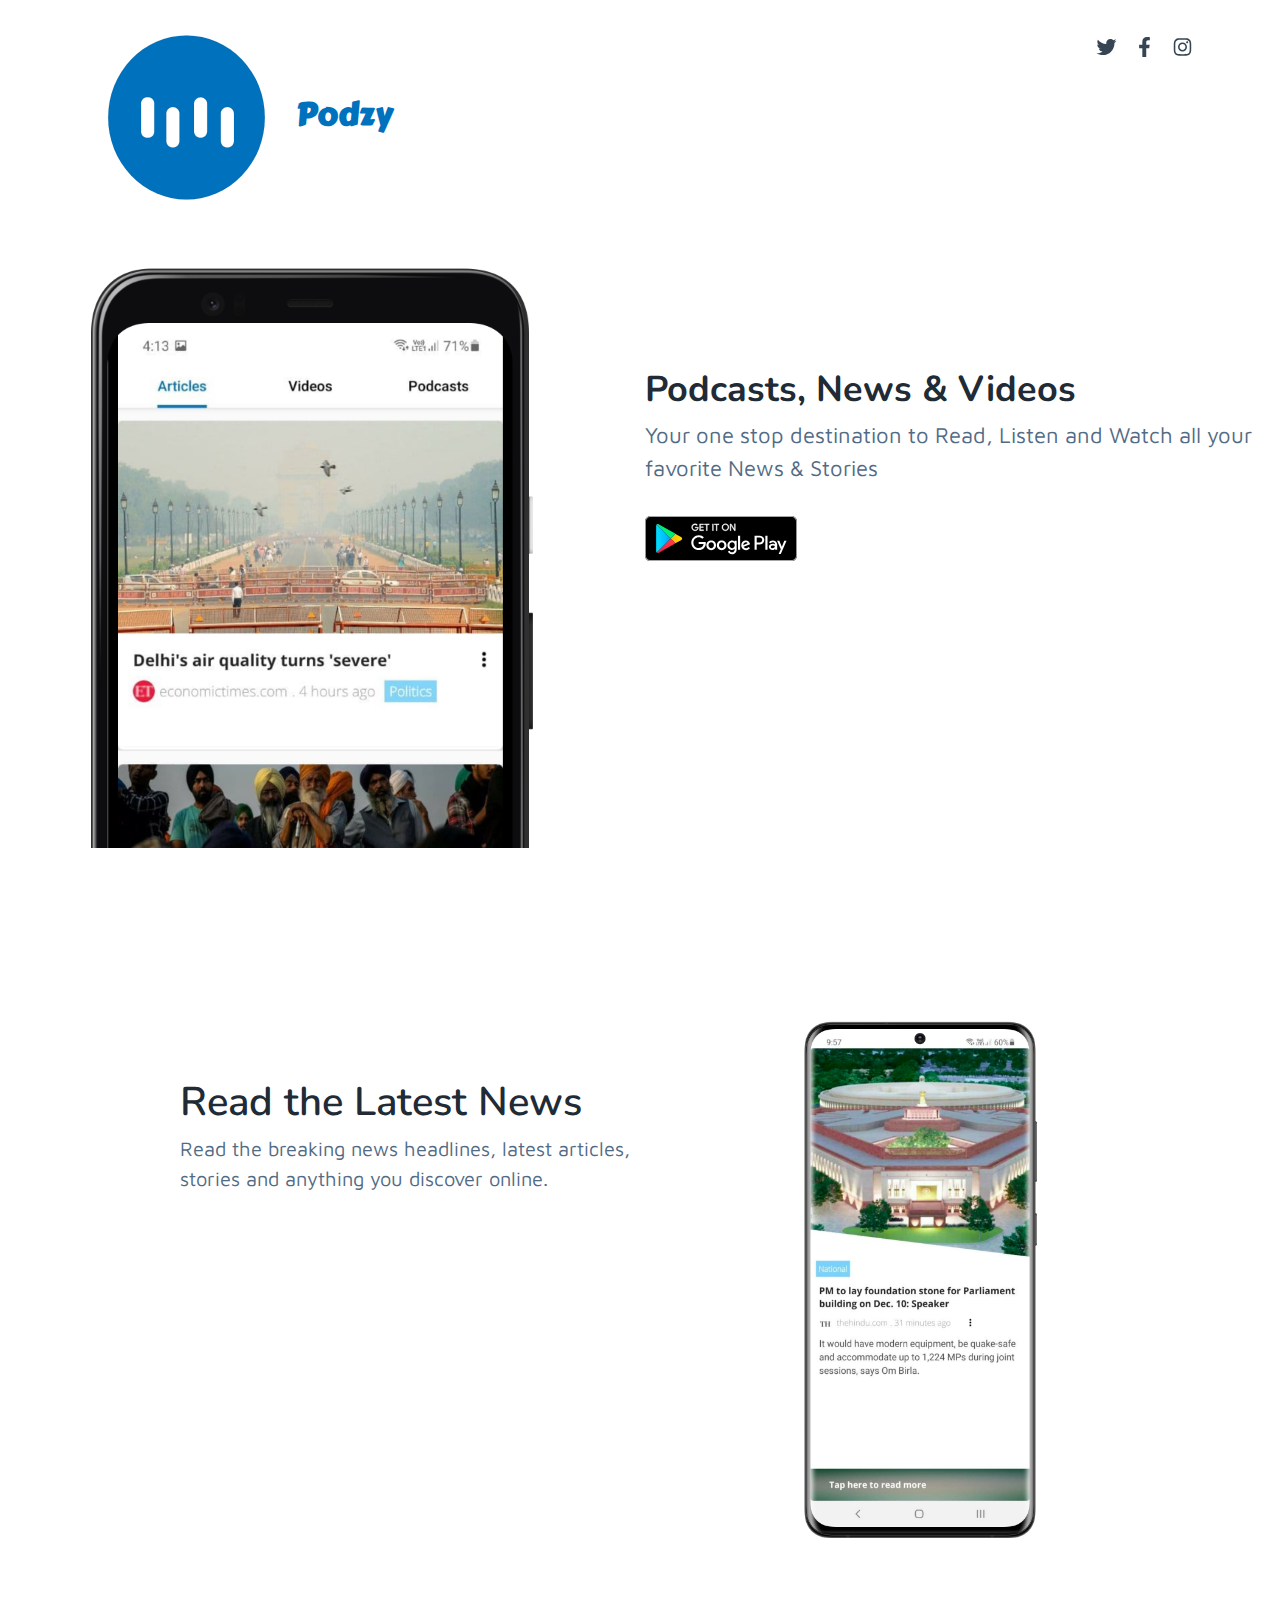
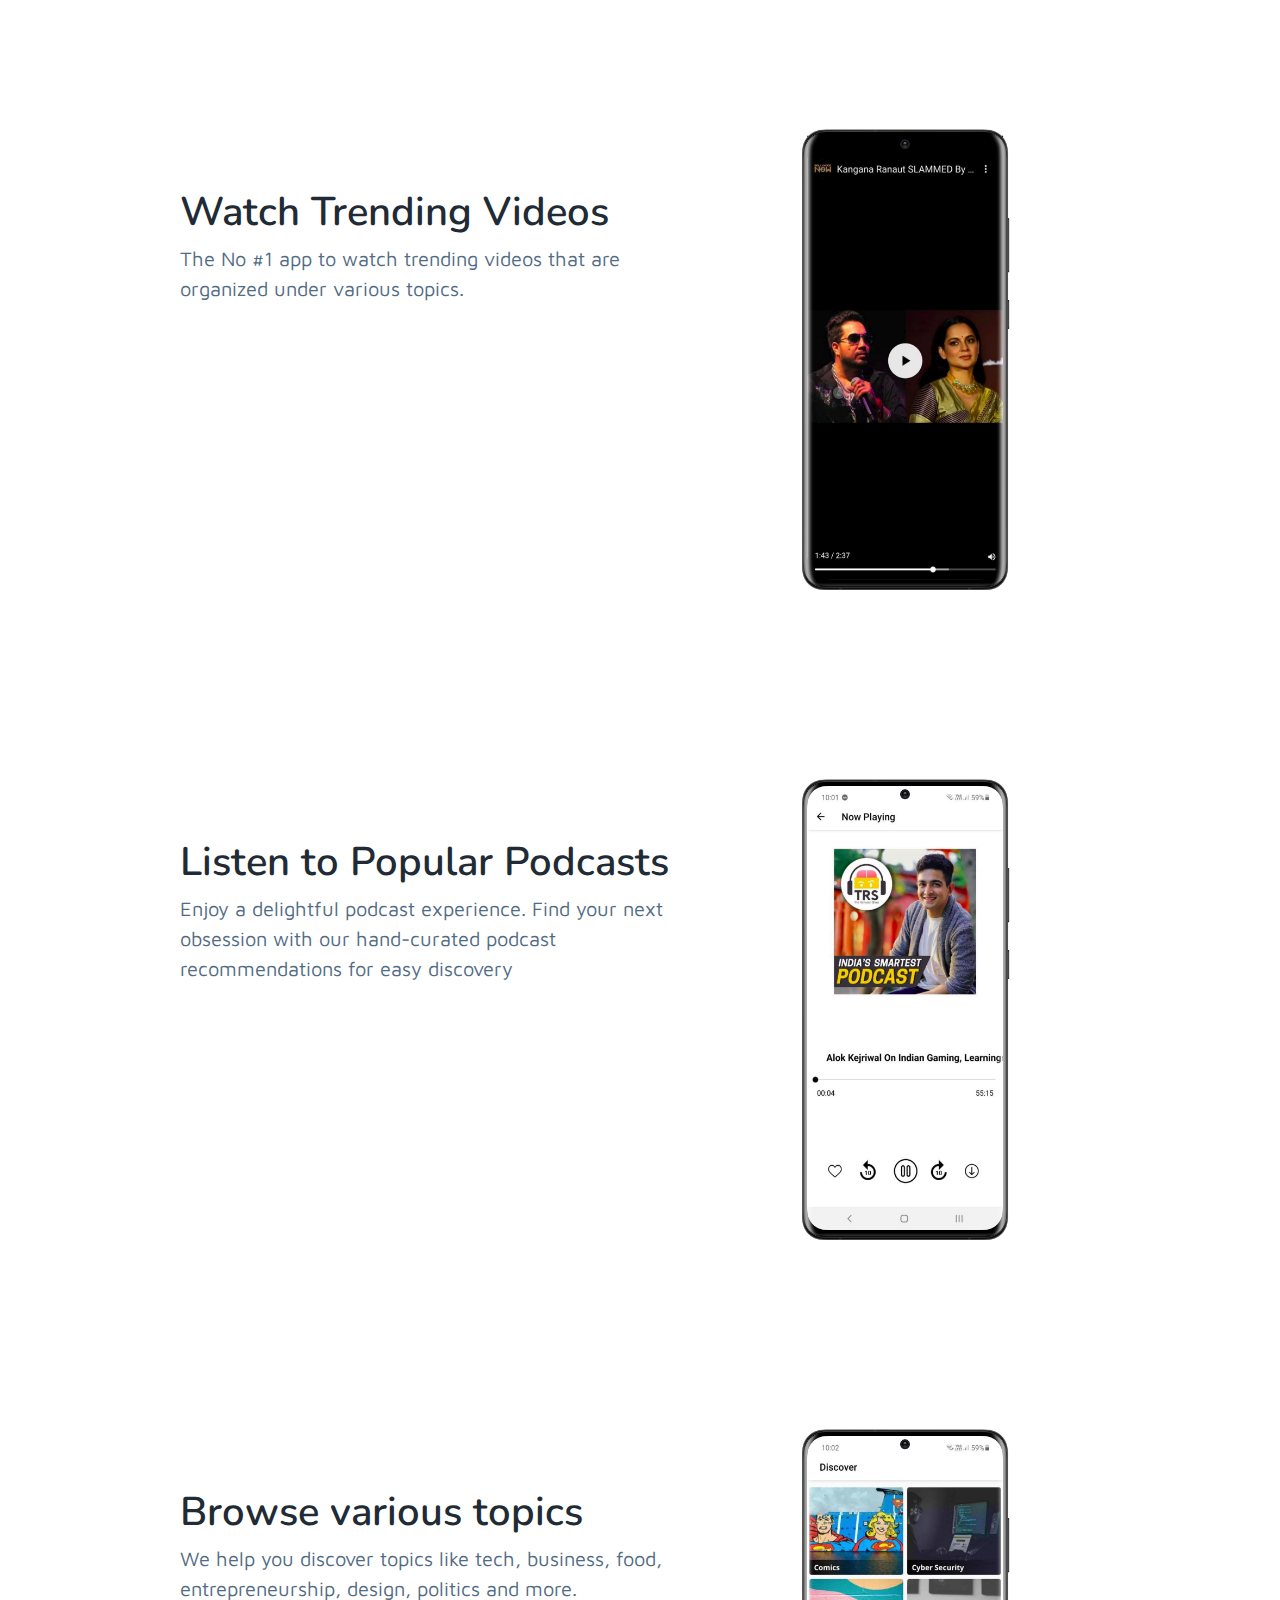
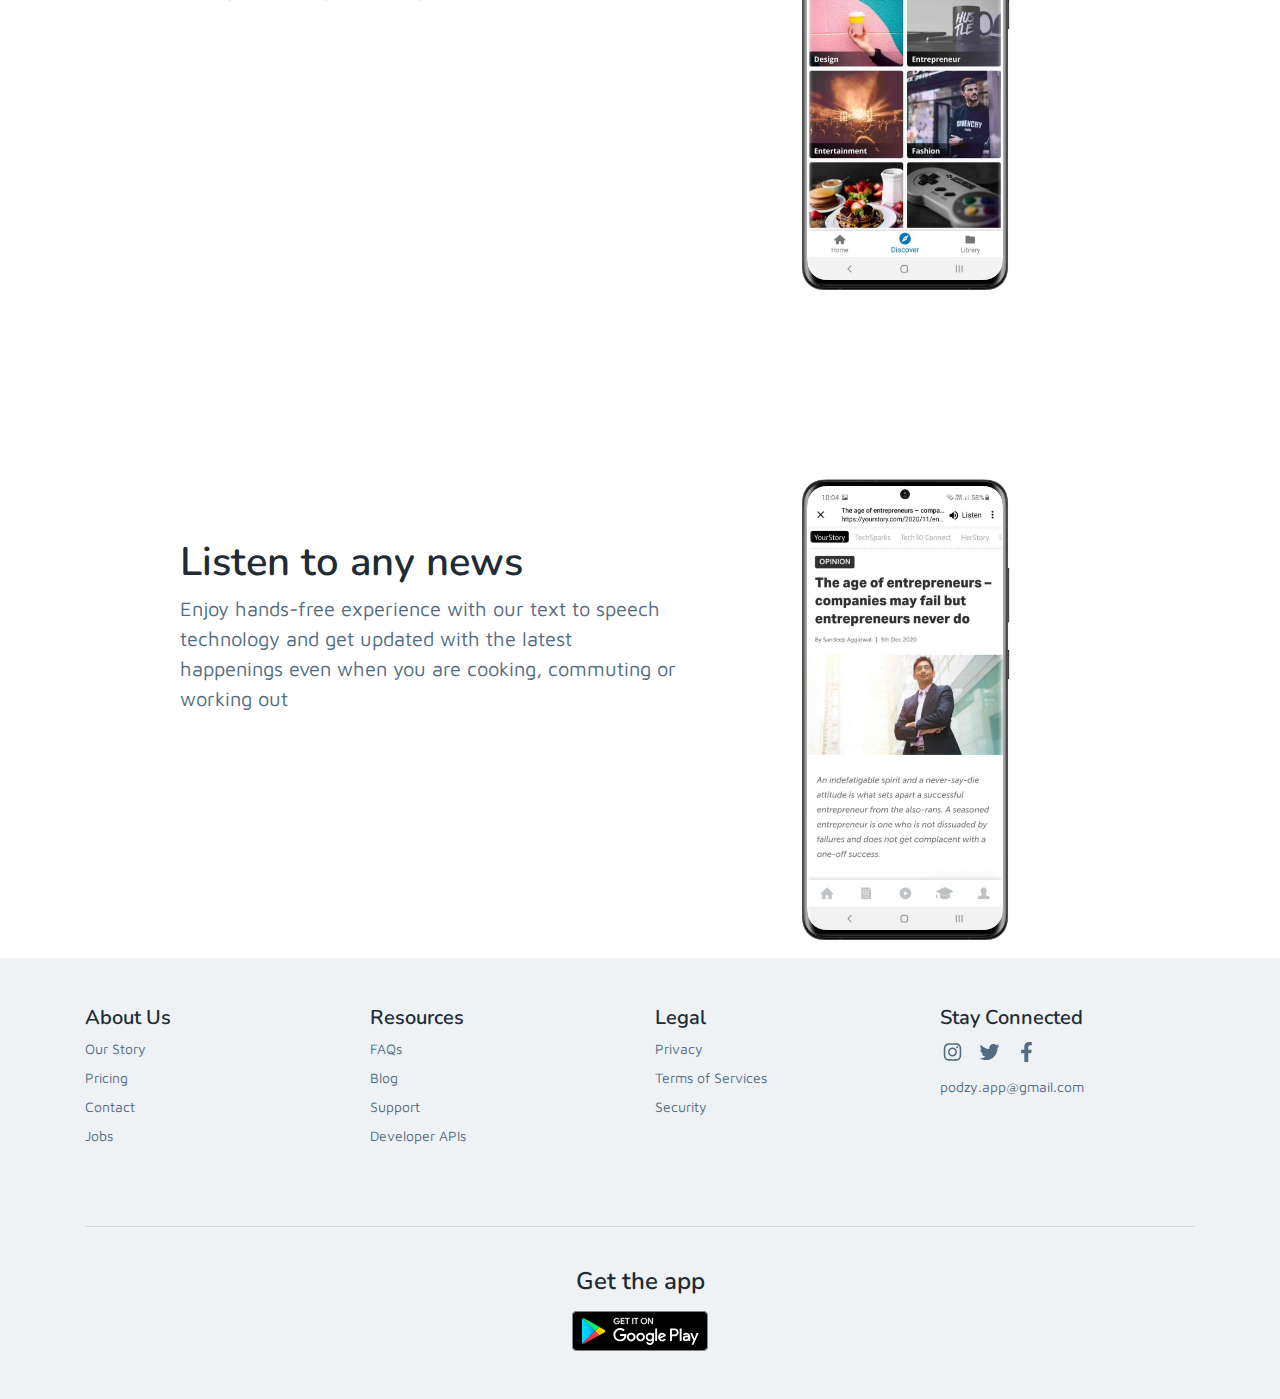
==== index.html @ 99a8dd89 "Intial Commit" ====
<!DOCTYPE html>
<html lang="en"> 
<head>
    <title>Podzy: Podcasts, News & Videos | Made in India</title>
    
    <!-- Meta -->
    <meta charset="utf-8">
    <meta http-equiv="X-UA-Compatible" content="IE=edge">
    <meta name="viewport" content="width=device-width, initial-scale=1.0">
    <meta name="description" content="Bootstrap 4 Mobile App Template">
    <meta name="author" content="Xiaoying Riley at 3rd Wave Media">    
    <link rel="shortcut icon" href="assets/images/logo.svg"> 
    
    <!-- Google Font -->
    <link rel="stylesheet" type="text/css" href="https://fonts.googleapis.com/css?family=Carter+One" />
    <link href="https://fonts.googleapis.com/css?family=Maven+Pro:400,500,700|Nunito:400,600,700" rel="stylesheet">
    
    <!-- FontAwesome JS-->
	<script defer src="assets/fontawesome/js/all.min.js"></script>
    
    <!-- Plugins CSS -->
    <link rel="stylesheet" href="assets/plugins/jquery-flipster/dist/jquery.flipster.min.css">
    
    
    <!-- Theme CSS -->  
    <link id="theme-style" rel="stylesheet" href="assets/css/theme.css">

</head> 

<body>    
    <header class="header">
        <div class="branding">  
            <div class="container position-relative">
			<nav class="navbar navbar-expand-lg" >
				<h1 class="site-logo">
					<a class="navbar-brand" href="/">
						<img class="w-50 logo-icon" src="assets/images/logo.svg" alt="logo">
						<span style="font-family: 'Carter One';font-style: normal;font-variant: normal;color: #0071bc">Podzy</span>
					</a>
				</h1>
				</nav>
				<!-- // Free Version ONLY -->
				<ul class="social-list list-inline mb-0 position-absolute">
		         <li class="list-inline-item"><a class="text-dark" href="https://twitter.com/PodzyApp"><i class="fab fa-twitter fa-fw"></i></a></li>
	                <li class="list-inline-item"><a class="text-dark" href="#"><i class="fab fa-facebook-f fa-fw"></i></a></li>
	                <li class="list-inline-item"><a class="text-dark" href="https://www.instagram.com/podzy_app/"><i class="fab fa-instagram fa-fw"></i></a></li>
	            </ul><!--//social-list-->
	            
            </div><!--//container-->
            
        </div><!--//branding-->
        
        
    </header><!--//header-->
    
    
    <section class="hero-section">
	    <div class="container">
		    <div class="row figure-holder">
			    <div class="main-text-block col-12 col-md-6 pt-3 pt-md-4">
				    <h2 class="site-headline font-weight-bold mt-lg-5 pt-lg-5">Podcasts, News & Videos</h2>
				    <div class="site-tagline mb-3">Your one stop destination to Read, Listen and Watch all your favorite News & Stories</div>
				    <div class="cta-btns">
					    <ul class="app-stores list-unstyled list-inline mx-auto mx-md-0 d-inline-block">
						    <!--<li class="list-inline-item mr-3"><a href="#"><img class="ios" src="assets/images/appstore-apple.svg" alt="app-store"></a></li>-->
						    <li class="list-inline-item"><a href="https://play.google.com/store/apps/details?id=com.podeo"><img class="android" src="assets/images/appstore-android.svg" alt="google play"></a></li>
					    </ul>
				    </div>
			    </div>
		    </div><!--//row-->
	    </div>
    </section><!--//hero-section-->


<div style="margin-top:150px">
	<div style="margin-left:180px;float:left;margin-top:80px">
	<h1>Read the Latest News</h1>
        <p style="width:500px; font-size:20px">Read the breaking news headlines, latest articles, stories and anything you discover online.</p>
	</div>
	<img style="margin-left:100px" src="assets/images/news.png" width="280" height="560"></a></li>
</div>

<div style="margin-top:150px">
	<div style="margin-left:180px;float:left;margin-top:80px">
	<h1>Watch Trending Videos</h1>
	<p style="width:500px; font-size:20px">The No #1 app to watch trending videos that are organized under various topics.</p>
	</div>
	<img style="margin-left:100px" src="assets/images/video.png" width="250" height="500"></a></li>
</div>

<div style="margin-top:150px">
	<div style="margin-left:180px;float:left;margin-top:80px">
	<h1>Listen to Popular Podcasts</h1>
	<p style="width:500px; font-size:20px">Enjoy a delightful podcast experience. Find your next obsession with our hand-curated podcast recommendations for easy discovery</p>
	</div>
	<img style="margin-left:100px" src="assets/images/podcast.png" width="250" height="500"></a></li>
</div>

<div style="margin-top:150px">
	<div style="margin-left:180px;float:left;margin-top:80px">
	<h1>Browse various topics</h1>
	<p style="width:500px; font-size:20px">We help you discover topics like tech, business, food, entrepreneurship, design, politics and more.</p>
	</div>
	<img style="margin-left:100px" src="assets/images/discover.png" width="250" height="500"></a></li>
</div>

<div style="margin-top:150px">
	<div style="margin-left:180px;float:left;margin-top:80px">
	<h1>Listen to any news</h1>
	<p style="width:500px; font-size:20px">Enjoy hands-free experience with our text to speech technology and get updated with the latest happenings even when you are cooking, commuting or working out</p>
	</div>
	<img style="margin-left:100px" src="assets/images/listen.png" width="250" height="500"></a></li>
</div>




<!-- Trusted By so and so section -->     
    <section style="display:none" class="logos-section theme-bg-primary py-5 text-center">
	    <div class="container">
		    <h3 class="mb-5">Trusted by hundreds of software businesses</h3>
		    <div class="logos-row row mx-auto"> 
	            <div class="item col-6 col-md-4 col-lg-2 mb-3 mb-lg-0">
		            <div class="item-inner">
		                <img src="assets/images/logos/logo-1.svg" alt="logo">
		            </div>
	            </div>
	            <div class="item col-6 col-md-4 col-lg-2 mb-3 mb-lg-0">
		            <div class="item-inner">
		                <img src="assets/images/logos/logo-2.svg" alt="logo">
		            </div>
	            </div>
	            <div class="item col-6 col-md-4 col-lg-2 mb-3 mb-lg-0">
		            <div class="item-inner">
		                <img src="assets/images/logos/logo-3.svg" alt="logo">
		            </div>
	            </div>
	            <div class="item col-6 col-md-4 col-lg-2 mb-3 mb-lg-0">
		            <div class="item-inner">
		                <img src="assets/images/logos/logo-4.svg" alt="logo">
		            </div>
	            </div>
	            <div class="item col-6 col-md-4 col-lg-2 mb-3 mb-lg-0">
		            <div class="item-inner">
		                <img src="assets/images/logos/logo-5.svg" alt="logo">
		            </div>
	            </div>
	            <div class="item col-6 col-md-4 col-lg-2 mb-3 mb-lg-0">
		            <div class="item-inner">
		                <img src="assets/images/logos/logo-6.svg" alt="logo">
		            </div>
	            </div>    
	        </div>	    
	    </div>
    </section>

<!-- benifit section -->
    <section style="display:none" class="benefits-section py-5">
	    
	    <div class="container py-lg-5">
		    <h3 class="mb-5 text-center font-weight-bold">Market your mobile app effectively with Nova</h3>
		    <div class="row">
		        <div class="item col-12 col-lg-4">
				    <div class="item-inner text-center p-3 p-lg-5">
					    <img class="mb-3" src="assets/images/icon-target.svg" alt="" />
					    <h5>Focused on UX</h5>
					    <div>Use this area to list your app's key benefits. Lorem ipsum dolor sit amet, consectetuer adipiscing elit. Aenean commodo ligula eget dolor. Aenean massa. </div>
				    </div><!--//item-inner-->
			    </div><!--//item-->
			    <div class="item col-12 col-lg-4">
				    <div class="item-inner text-center p-3 p-lg-5">
					    <img class="mb-3" src="assets/images/icon-rocket.svg" alt="" />
					    <h5>Convert Users</h5>
					    <div>Use this area to list your app's key benefits. Lorem ipsum dolor sit amet, consectetuer adipiscing elit. Aenean commodo ligula eget dolor. Aenean massa. </div>
				    </div><!--//item-inner-->
			    </div><!--//item-->
			    <div class="item col-12 col-lg-4">
				    <div class="item-inner text-center p-3 p-lg-5">
					    <img class="mb-3" src="assets/images/icon-cogs.svg" alt="" />
					    <h5>Easy Customisations</h5>
					    <div>Use this area to list your app's key benefits. Lorem ipsum dolor sit amet, consectetuer adipiscing elit. Aenean commodo ligula eget dolor. Aenean massa. </div>
				    </div><!--//item-inner-->
			    </div><!--//item-->
		    </div><!--//row-->
		    <div class="pt-3 text-center">
			    <a class="btn btn-primary theme-btn theme-btn-ghost font-weight-bold" href="https://themes.3rdwavemedia.com/bootstrap-templates/free/nova-bootstrap-landing-page-template-for-mobile-apps/">Learn More</a>
		    </div>
	    </div>
	    
    </section>
    
<!-- Features section -->
    <section style="display:none" class="features-section py-5">
	    <div class="container py-lg-5">
		    <h3 class="mb-3 text-center font-weight-bold section-heading">Feature Highlights</h3>
		    <div class="row pt-5 mb-5">
			    
			    <div class="col-12 col-md-6 col-xl-5 offset-xl-1 d-none d-md-block">
				    <img class="product-figure product-figure-1 img-fluid" src="assets/images/product-figure-1.png" alt="" />
			    </div>
			    
		        <div class="col-12 col-md-6 col-xl-5 pr-xl-3 pt-md-3">
				    <div class="card rounded border-0 shadow-lg  mb-5">
					    <div class="card-body p-4">
							<h5 class="card-title"><i class="far fa-chart-bar mr-2 mr-lg-3 text-primary fa-lg fa-fw"></i>Feature Lorem Ipsum</h5>
							<p class="card-text">List one of your product's main features here. The screenshots used in this template are taken from <a href="https://themes.3rdwavemedia.com/bootstrap-templates/product/appify-bootstrap-4-admin-template-for-app-developers/" target="_blank">Bootstrap 4 admin template Appify</a>. </p>
							<a href="#" >Learn more <span class="more-arrow">&rarr;</span></a>
						</div>
				    </div><!--//card-->
				    
				    <div class="card rounded border-0 shadow-lg mb-5">
					    <div class="card-body p-4">
							<h5 class="card-title"><i class="fas fa-laptop-code mr-2 mr-lg-3 text-primary fa-lg fa-fw"></i>Feature Consectetuer</h5>
							<p class="card-text">List one of your product's main features here. The screenshots used in this template are taken from <a href="https://themes.3rdwavemedia.com/bootstrap-templates/product/appify-bootstrap-4-admin-template-for-app-developers/" target="_blank">Bootstrap 4 admin template Appify</a>.</p>
							<a href="#" >Learn more <span class="more-arrow">&rarr;</span></a>
						</div>
				    </div><!--//card-->
				    <div class="card rounded border-0 shadow-lg">
					    <div class="card-body p-4">
							<h5 class="card-title"><i class="far fa-calendar-alt mr-2 mr-lg-3 text-primary fa-lg fa-fw"></i>Feature Lorem Ipsum</h5>
							<p class="card-text">List one of your product's main features here. The screenshots used in this template are taken from <a href="https://themes.3rdwavemedia.com/bootstrap-templates/product/appify-bootstrap-4-admin-template-for-app-developers/" target="_blank">Bootstrap 4 admin template Appify</a>.</p>
							<a href="#" >Learn more <span class="more-arrow">&rarr;</span></a>
						</div>
				    </div><!--//card-->
			    </div>
			    
			    
		    </div>
		    
		    <div class="row">
			    <div class="col-12 col-md-6 col-xl-5 order-md-2 pr-xl-3 d-none d-md-block">
				    <img class="product-figure product-figure-2 img-fluid" src="assets/images/product-figure-2.png" alt="" />
			    </div>
			    <div class="col-12 col-md-6 col-xl-5 order-md-1 offset-xl-1 pt-xl-5">
				    <div class="card rounded border-0 shadow-lg  mb-5">
					    <div class="card-body p-4">
							<h5 class="card-title"><i class="fas fa-microphone-alt mr-2 mr-lg-3 text-primary fa-lg fa-fw"></i>Feature Commodo</h5>
							<p class="card-text">List one of your product's main features here. The screenshots used in this template are taken from <a href="https://themes.3rdwavemedia.com/bootstrap-templates/product/appify-bootstrap-4-admin-template-for-app-developers/" target="_blank">Bootstrap 4 admin template Appify</a>. Donec quam felis, ultricies nec, pellentesque eu, pretium quis, sem. </p>
							<a href="#" >Learn more <span class="more-arrow">&rarr;</span></a>
						</div>
				    </div><!--//card-->
				    
				    <div class="card rounded border-0 shadow-lg">
					    <div class="card-body p-4">
							<h5 class="card-title"><i class="far fa-comments mr-2 mr-lg-3 text-primary fa-lg fa-fw"></i>Feature  Ligula Eget</h5>
							<p class="card-text">List one of your product's main features here. Lorem ipsum dolor sit amet. The screenshots used in this template are taken from <a href="https://themes.3rdwavemedia.com/bootstrap-templates/product/appify-bootstrap-4-admin-template-for-app-developers/" target="_blank">Bootstrap 4 admin template Appify</a>.</p>
							<a href="#" >Learn more <span class="more-arrow">&rarr;</span></a>
						</div>
				    </div><!--//card-->
			    </div>
			   
		    </div>
		    
		    <div class="pt-5 text-center">
			    <a class="btn btn-primary theme-btn theme-btn-ghost font-weight-bold" href="#">View all features</a>
		    </div>
	    </div><!--//container-->
	    
    </section><!--//features-section-->
        
    
    <section style="display:none" id="quote" class="testimonial-section py-5">
	    <div class="container py-lg-5">
		    <h3 class="mb-1 mb-md-5 text-center">Loved by thousands of app developers like you</h3>
		    
		    <div id="flipster-carousel" class="flipster-carousel pt-md-3">
			    <div class="flip-items pb-5">
				    <div class="flip-item text-center text-md-left">
					    <div class="item-inner shadow-lg rounded">
						    <h5 class="mb-2">Amazing App!</h5>
						    <div class="ratings text-primary mb-3"><i class="fas fa-star"></i><i class="fas fa-star"></i><i class="fas fa-star"></i><i class="fas fa-star"></i><i class="fas fa-star"></i></div>
						    <div class="mb-3">Lorem ipsum dolor sit amet, consectetuer adipiscing elit. Aenean commodo ligula eget dolor. Aenean massa. Cum sociis natoque penatibus et magnis dis.Lorem ipsum dolor sit amet, consectetuer adipiscing elit. Aenean commodo ligula eget dolor. Aenean massa. 
						    </div>
						    <div class="source media flex-column flex-md-row">
							    <img class="source-profile rounded-circle mr-md-3 mx-auto mx-md-0" src="assets/images/users/user-1.jpg" alt="" />
							    <div class="source-info media-body pt-3">
								    <div>Tony Carter</div>
								    <div>London, UK</div>
							    </div>
						    </div>
					    </div><!--//item-inner-->
				    </div><!--//flip-item-->
				    
				    <div class="flip-item">
					    <div class="item-inner shadow-lg rounded">
						    <h5 class="mb-2">Marvellous!</h5>
						    <div class="ratings text-primary mb-3"><i class="fas fa-star"></i><i class="fas fa-star"></i><i class="fas fa-star"></i><i class="fas fa-star"></i><i class="fas fa-star-half"></i></div>
						    <div class="mb-3">Lorem ipsum dolor sit amet, consectetuer adipiscing elit. Aenean commodo ligula eget dolor. Aenean massa. Cum sociis natoque penatibus et magnis dis.Lorem ipsum dolor sit amet, consectetuer adipiscing elit. Aenean commodo ligula eget dolor. Aenean massa. 
						    </div>
						    <div class="source media ">
							    <img class="source-profile rounded-circle mr-3" src="assets/images/users/user-2.jpg" alt="" />
							    <div class="source-info media-body pt-3">
								    <div>Helen Owens</div>
								    <div>New York, US</div>
							    </div>
						    </div>
					    </div><!--//item-inner-->
				    </div><!--//flip-item-->
				    
				    <div class="flip-item">
					    <div class="item-inner shadow-lg rounded">
						    <h5 class="mb-2">Actually Impressive!</h5>
						    <div class="ratings text-primary mb-3"><i class="fas fa-star"></i><i class="fas fa-star"></i><i class="fas fa-star"></i><i class="fas fa-star"></i><i class="fas fa-star"></i></div>
						    <div class="mb-3">Lorem ipsum dolor sit amet, consectetuer adipiscing elit. Aenean commodo ligula eget dolor. Aenean massa. Cum sociis natoque penatibus et magnis dis.Lorem ipsum dolor sit amet, consectetuer adipiscing elit. Aenean commodo ligula eget dolor. Aenean massa. 
						    </div>
						    <div class="source media">
							    <img class="source-profile rounded-circle mr-3" src="assets/images/users/user-3.jpg" alt="" />
							    <div class="source-info media-body pt-3">
								    <div>Scott Rivera</div>
								    <div>Florida, US</div>
							    </div>
						    </div>
					    </div><!--//item-inner-->
				    </div><!--//flip-item-->
				    
				    <div class="flip-item">
					    <div class="item-inner shadow-lg rounded">
						    <h5 class="mb-2">Total Game Changer!</h5>
						    <div class="ratings text-primary mb-3"><i class="fas fa-star"></i><i class="fas fa-star"></i><i class="fas fa-star"></i><i class="fas fa-star"></i><i class="fas fa-star"></i></div>
						    <div class="mb-3">Lorem ipsum dolor sit amet, consectetuer adipiscing elit. Aenean commodo ligula eget dolor. Aenean massa. Cum sociis natoque penatibus et magnis dis.Lorem ipsum dolor sit amet, consectetuer adipiscing elit. Aenean commodo ligula eget dolor. Aenean massa. 
						    </div>
						    <div class="source media">
							    <img class="source-profile rounded-circle mr-3" src="assets/images/users/user-4.jpg" alt="" />
							    <div class="source-info media-body pt-3">
								    <div>Charles Brewer</div>
								    <div>San Francisco, US</div>
							    </div>
						    </div>
					    </div><!--//item-inner-->
				    </div><!--//flip-item-->
				    
				    <div class="flip-item">
					    <div class="item-inner shadow-lg rounded">
						    <h5 class="mb-2">Just Perfect!</h5>
						    <div class="ratings text-primary mb-3"><i class="fas fa-star"></i><i class="fas fa-star"></i><i class="fas fa-star"></i><i class="fas fa-star"></i><i class="fas fa-star"></i></div>
						    <div class="mb-3">Lorem ipsum dolor sit amet, consectetuer adipiscing elit. Aenean commodo ligula eget dolor. Aenean massa. Cum sociis natoque penatibus et magnis dis.Lorem ipsum dolor sit amet, consectetuer adipiscing elit. Aenean commodo ligula eget dolor. Aenean massa. 
						    </div>
						    <div class="source media">
							    <img class="source-profile rounded-circle mr-3" src="assets/images/users/user-5.jpg" alt="" />
							    <div class="source-info media-body pt-3">
								    <div>Deborah Reed</div>
								    <div>Paris, France</div>
							    </div>
						    </div>
					    </div><!--//item-inner-->
				    </div><!--//flip-item-->
				    
				    <div class="flip-item">
					    <div class="item-inner shadow-lg rounded">
						    <h5 class="mb-2">Great App!</h5>
						    <div class="ratings text-primary mb-3"><i class="fas fa-star"></i><i class="fas fa-star"></i><i class="fas fa-star"></i><i class="fas fa-star"></i><i class="fas fa-star"></i></div>
						    <div class="mb-3">Lorem ipsum dolor sit amet, consectetuer adipiscing elit. Aenean commodo ligula eget dolor. Aenean massa. Cum sociis natoque penatibus et magnis dis.Lorem ipsum dolor sit amet, consectetuer adipiscing elit. Aenean commodo ligula eget dolor. Aenean massa. 
						    </div>
						    <div class="source media">
							    <img class="source-profile rounded-circle mr-3" src="assets/images/users/user-6.jpg" alt="" />
							    <div class="source-info media-body pt-3">
								    <div>Tony Cheng</div>
								    <div>San Francisco, US</div>
							    </div>
						    </div>
					    </div><!--//item-inner-->
				    </div><!--//flip-item-->
				    
				    <div class="flip-item">
					    <div class="item-inner shadow-lg rounded">
						    <h5 class="mb-2">Exceptional!</h5>
						    <div class="ratings text-primary mb-3"><i class="fas fa-star"></i><i class="fas fa-star"></i><i class="fas fa-star"></i><i class="fas fa-star"></i><i class="fas fa-star"></i></div>
						    <div class="mb-3">Lorem ipsum dolor sit amet, consectetuer adipiscing elit. Aenean commodo ligula eget dolor. Aenean massa. Cum sociis natoque penatibus et magnis dis.Lorem ipsum dolor sit amet, consectetuer adipiscing elit. Aenean commodo ligula eget dolor. Aenean massa. 
						    </div>
						    <div class="source media">
							    <img class="source-profile rounded-circle mr-3" src="assets/images/users/user-7.jpg" alt="" />
							    <div class="source-info media-body pt-3">
								    <div>Kimberly Wells</div>
								    <div>London, UK</div>
							    </div>
						    </div>
					    </div><!--//item-inner-->
				    </div><!--//flip-item-->

			    </div><!--//items-wrapper-->    
			    <div class="pt-5 text-center">
				    <a class="btn btn-primary theme-btn font-weight-bold" href="https://themes.3rdwavemedia.com/bootstrap-templates/free/nova-bootstrap-landing-page-template-for-mobile-apps/">Try Nova Now</a>
			    </div>
			    
		    </div>
	    </div><!--//container-->
	    
    </section><!--//testimonial-section-->
           
    
    <footer class="footer theme-bg-primary">
	    <div class="container py-5 mb-3">
		    <div class="row">
			    <div class="footer-col col-6 col-lg-3">
				    <h4 class="col-heading">About Us</h4>
				    <ul class="list-unstyled">
					    <li><a href="#">Our Story</a></li>
					    <li><a href="#">Pricing</a></li>
					    <li><a href="#">Contact</a></li>
					    <li><a href="#">Jobs</a></li>
					    
				    </ul>
			    </div><!--//footer-col-->
			    <div class="footer-col col-6 col-lg-3">
				    <h4 class="col-heading">Resources</h4>
				    <ul class="list-unstyled">
					    <li><a href="#">FAQs</a></li>
					    <li><a href="#">Blog</a></li>
					    <li><a href="#">Support</a></li>
					    <li><a href="#">Developer APIs</a></li>
				    </ul>
			    </div><!--//footer-col-->
			    <div class="footer-col col-6 col-lg-3">
				    <h4 class="col-heading">Legal</h4>
				    <ul class="list-unstyled">
					    <li><a href="#">Privacy</a></li>
					    <li><a href="#">Terms of Services</a></li>
					    <li><a href="#">Security</a></li>
				    </ul>
			    </div><!--//footer-col-->
			    <div class="footer-col col-6 col-lg-3">
				    <h4 class="col-heading">Stay Connected</h4>
				    <ul class="social-list list-unstyled mb-0">
					    <li class="list-inline-item"><a href="#"><i class="fab fa-instagram fa-fw"></i></a></li>
			            <li class="list-inline-item"><a href="#"><i class="fab fa-twitter fa-fw"></i></a></li>
		                <li class="list-inline-item"><a href="#"><i class="fab fa-facebook-f fa-fw"></i></a></li>
		                
		            </ul><!--//social-list-->
		            
		            <!--<div class="mb-2">
			            Company Name<br>
			            2419 Locust View Drive <br>
			            San Francisco, CA, 94143
		            </div>-->
		            <div>
			            <a href="#">podzy.app@gmail.com</a>
			        </div>
		            
			    </div><!--//footer-col-->
		    </div><!--//row-->
	    </div><!--//container-->
	    <div class="container">
		    <hr>
	    </div>
	    <div class="download-area py-4">
		    <div class="container text-center">
			    <h3 class="mb-3">Get the app</h3>
			    <ul class="app-stores list-unstyled list-inline mx-auto  d-inline-block">
				    <li class="list-inline-item"><a href="#"><img class="android" src="assets/images/appstore-android.svg" alt="google play"></a></li>
			    </ul>
		    </div><!--//container-->
	    </div><!--//download-area-->
    </footer>

       
    <!-- Javascript -->          
    <script type="text/javascript" src="assets/plugins/jquery-3.4.1.min.js"></script>
    <script type="text/javascript" src="assets/plugins/popper.min.js"></script>
    <script type="text/javascript" src="assets/plugins/bootstrap/js/bootstrap.min.js"></script>  
    
    <!-- Page Specific JS -->
    <script type="text/javascript" src="assets/plugins/jquery-flipster/dist/jquery.flipster.min.js"></script> 
    <script type="text/javascript" src="assets/js/flipster-custom.js"></script> 


</body>
</html>
---- assets/css/theme.css ----
@charset "UTF-8";
/*************************** Theme Colours****************************/
/*************************** Variables Section. *****************************/
/*************************** Import Bootstrap  *****************************/
/*!
 * Bootstrap v4.5.2 (https://getbootstrap.com/)
 * Copyright 2011-2020 The Bootstrap Authors
 * Copyright 2011-2020 Twitter, Inc.
 * Licensed under MIT (https://github.com/twbs/bootstrap/blob/main/LICENSE)
 */
:root {
  --blue: #007bff;
  --indigo: #6610f2;
  --purple: #6f42c1;
  --pink: #e83e8c;
  --red: #dc3545;
  --orange: #fd7e14;
  --yellow: #ffc107;
  --green: #28a745;
  --teal: #20c997;
  --cyan: #17a2b8;
  --white: #fff;
  --gray: #5c7893;
  --gray-dark: #354554;
  --primary: #47b0df;
  --secondary: #526b84;
  --success: #28a745;
  --info: #17a2b8;
  --warning: #ffc107;
  --danger: #dc3545;
  --light: #c6d1dc;
  --dark: #354554;
  --breakpoint-xs: 0;
  --breakpoint-sm: 576px;
  --breakpoint-md: 768px;
  --breakpoint-lg: 992px;
  --breakpoint-xl: 1200px;
  --font-family-sans-serif: -apple-system, BlinkMacSystemFont, "Segoe UI", Roboto, "Helvetica Neue", Arial, "Noto Sans", sans-serif, "Apple Color Emoji", "Segoe UI Emoji", "Segoe UI Symbol", "Noto Color Emoji";
  --font-family-monospace: SFMono-Regular, Menlo, Monaco, Consolas, "Liberation Mono", "Courier New", monospace;
}

*,
*::before,
*::after {
  box-sizing: border-box;
}

html {
  font-family: sans-serif;
  line-height: 1.15;
  -webkit-text-size-adjust: 100%;
  -webkit-tap-highlight-color: rgba(0, 0, 0, 0);
}

article, aside, figcaption, figure, footer, header, hgroup, main, nav, section {
  display: block;
}

body {
  margin: 0;
  font-family: -apple-system, BlinkMacSystemFont, "Segoe UI", Roboto, "Helvetica Neue", Arial, "Noto Sans", sans-serif, "Apple Color Emoji", "Segoe UI Emoji", "Segoe UI Symbol", "Noto Color Emoji";
  font-size: 1rem;
  font-weight: 400;
  line-height: 1.5;
  color: #212B35;
  text-align: left;
  background-color: #fff;
}

[tabindex="-1"]:focus:not(:focus-visible) {
  outline: 0 !important;
}

hr {
  box-sizing: content-box;
  height: 0;
  overflow: visible;
}

h1, h2, h3, h4, h5, h6 {
  margin-top: 0;
  margin-bottom: 0.5rem;
}

p {
  margin-top: 0;
  margin-bottom: 1rem;
}

abbr[title],
abbr[data-original-title] {
  text-decoration: underline;
  text-decoration: underline dotted;
  cursor: help;
  border-bottom: 0;
  text-decoration-skip-ink: none;
}

address {
  margin-bottom: 1rem;
  font-style: normal;
  line-height: inherit;
}

ol,
ul,
dl {
  margin-top: 0;
  margin-bottom: 1rem;
}

ol ol,
ul ul,
ol ul,
ul ol {
  margin-bottom: 0;
}

dt {
  font-weight: 700;
}

dd {
  margin-bottom: 0.5rem;
  margin-left: 0;
}

blockquote {
  margin: 0 0 1rem;
}

b,
strong {
  font-weight: bolder;
}

small {
  font-size: 80%;
}

sub,
sup {
  position: relative;
  font-size: 75%;
  line-height: 0;
  vertical-align: baseline;
}

sub {
  bottom: -0.25em;
}

sup {
  top: -0.5em;
}

a {
  color: #47b0df;
  text-decoration: none;
  background-color: transparent;
}
a:hover {
  color: #208ab9;
  text-decoration: underline;
}

a:not([href]):not([class]) {
  color: inherit;
  text-decoration: none;
}
a:not([href]):not([class]):hover {
  color: inherit;
  text-decoration: none;
}

pre,
code,
kbd,
samp {
  font-family: SFMono-Regular, Menlo, Monaco, Consolas, "Liberation Mono", "Courier New", monospace;
  font-size: 1em;
}

pre {
  margin-top: 0;
  margin-bottom: 1rem;
  overflow: auto;
  -ms-overflow-style: scrollbar;
}

figure {
  margin: 0 0 1rem;
}

img {
  vertical-align: middle;
  border-style: none;
}

svg {
  overflow: hidden;
  vertical-align: middle;
}

table {
  border-collapse: collapse;
}

caption {
  padding-top: 0.75rem;
  padding-bottom: 0.75rem;
  color: #5c7893;
  text-align: left;
  caption-side: bottom;
}

th {
  text-align: inherit;
}

label {
  display: inline-block;
  margin-bottom: 0.5rem;
}

button {
  border-radius: 0;
}

button:focus {
  outline: 1px dotted;
  outline: 5px auto -webkit-focus-ring-color;
}

input,
button,
select,
optgroup,
textarea {
  margin: 0;
  font-family: inherit;
  font-size: inherit;
  line-height: inherit;
}

button,
input {
  overflow: visible;
}

button,
select {
  text-transform: none;
}

[role=button] {
  cursor: pointer;
}

select {
  word-wrap: normal;
}

button,
[type=button],
[type=reset],
[type=submit] {
  -webkit-appearance: button;
}

button:not(:disabled),
[type=button]:not(:disabled),
[type=reset]:not(:disabled),
[type=submit]:not(:disabled) {
  cursor: pointer;
}

button::-moz-focus-inner,
[type=button]::-moz-focus-inner,
[type=reset]::-moz-focus-inner,
[type=submit]::-moz-focus-inner {
  padding: 0;
  border-style: none;
}

input[type=radio],
input[type=checkbox] {
  box-sizing: border-box;
  padding: 0;
}

textarea {
  overflow: auto;
  resize: vertical;
}

fieldset {
  min-width: 0;
  padding: 0;
  margin: 0;
  border: 0;
}

legend {
  display: block;
  width: 100%;
  max-width: 100%;
  padding: 0;
  margin-bottom: 0.5rem;
  font-size: 1.5rem;
  line-height: inherit;
  color: inherit;
  white-space: normal;
}

progress {
  vertical-align: baseline;
}

[type=number]::-webkit-inner-spin-button,
[type=number]::-webkit-outer-spin-button {
  height: auto;
}

[type=search] {
  outline-offset: -2px;
  -webkit-appearance: none;
}

[type=search]::-webkit-search-decoration {
  -webkit-appearance: none;
}

::-webkit-file-upload-button {
  font: inherit;
  -webkit-appearance: button;
}

output {
  display: inline-block;
}

summary {
  display: list-item;
  cursor: pointer;
}

template {
  display: none;
}

[hidden] {
  display: none !important;
}

h1, h2, h3, h4, h5, h6,
.h1, .h2, .h3, .h4, .h5, .h6 {
  margin-bottom: 0.5rem;
  font-weight: 500;
  line-height: 1.2;
}

h1, .h1 {
  font-size: 2.5rem;
}

h2, .h2 {
  font-size: 2rem;
}

h3, .h3 {
  font-size: 1.75rem;
}

h4, .h4 {
  font-size: 1.5rem;
}

h5, .h5 {
  font-size: 1.25rem;
}

h6, .h6 {
  font-size: 1rem;
}

.lead {
  font-size: 1.25rem;
  font-weight: 300;
}

.display-1 {
  font-size: 6rem;
  font-weight: 300;
  line-height: 1.2;
}

.display-2 {
  font-size: 5.5rem;
  font-weight: 300;
  line-height: 1.2;
}

.display-3 {
  font-size: 4.5rem;
  font-weight: 300;
  line-height: 1.2;
}

.display-4 {
  font-size: 3.5rem;
  font-weight: 300;
  line-height: 1.2;
}

hr {
  margin-top: 1rem;
  margin-bottom: 1rem;
  border: 0;
  border-top: 1px solid rgba(0, 0, 0, 0.1);
}

small,
.small {
  font-size: 80%;
  font-weight: 400;
}

mark,
.mark {
  padding: 0.2em;
  background-color: #fcf8e3;
}

.list-unstyled {
  padding-left: 0;
  list-style: none;
}

.list-inline {
  padding-left: 0;
  list-style: none;
}

.list-inline-item {
  display: inline-block;
}
.list-inline-item:not(:last-child) {
  margin-right: 0.5rem;
}

.initialism {
  font-size: 90%;
  text-transform: uppercase;
}

.blockquote {
  margin-bottom: 1rem;
  font-size: 1.25rem;
}

.blockquote-footer {
  display: block;
  font-size: 80%;
  color: #5c7893;
}
.blockquote-footer::before {
  content: "— ";
}

.img-fluid {
  max-width: 100%;
  height: auto;
}

.img-thumbnail {
  padding: 0.25rem;
  background-color: #fff;
  border: 1px solid #97abbe;
  border-radius: 0.25rem;
  max-width: 100%;
  height: auto;
}

.figure {
  display: inline-block;
}

.figure-img {
  margin-bottom: 0.5rem;
  line-height: 1;
}

.figure-caption {
  font-size: 90%;
  color: #5c7893;
}

code {
  font-size: 87.5%;
  color: #e83e8c;
  word-wrap: break-word;
}
a > code {
  color: inherit;
}

kbd {
  padding: 0.2rem 0.4rem;
  font-size: 87.5%;
  color: #fff;
  background-color: #212B35;
  border-radius: 0.2rem;
}
kbd kbd {
  padding: 0;
  font-size: 100%;
  font-weight: 700;
}

pre {
  display: block;
  font-size: 87.5%;
  color: #212B35;
}
pre code {
  font-size: inherit;
  color: inherit;
  word-break: normal;
}

.pre-scrollable {
  max-height: 340px;
  overflow-y: scroll;
}

.container,
.container-fluid,
.container-xl,
.container-lg,
.container-md,
.container-sm {
  width: 100%;
  padding-right: 15px;
  padding-left: 15px;
  margin-right: auto;
  margin-left: auto;
}

@media (min-width: 576px) {
  .container-sm, .container {
    max-width: 540px;
  }
}
@media (min-width: 768px) {
  .container-md, .container-sm, .container {
    max-width: 720px;
  }
}
@media (min-width: 992px) {
  .container-lg, .container-md, .container-sm, .container {
    max-width: 960px;
  }
}
@media (min-width: 1200px) {
  .container-xl, .container-lg, .container-md, .container-sm, .container {
    max-width: 1140px;
  }
}
.row {
  display: flex;
  flex-wrap: wrap;
  margin-right: -15px;
  margin-left: -15px;
}

.no-gutters {
  margin-right: 0;
  margin-left: 0;
}
.no-gutters > .col,
.no-gutters > [class*=col-] {
  padding-right: 0;
  padding-left: 0;
}

.col-xl,
.col-xl-auto, .col-xl-12, .col-xl-11, .col-xl-10, .col-xl-9, .col-xl-8, .col-xl-7, .col-xl-6, .col-xl-5, .col-xl-4, .col-xl-3, .col-xl-2, .col-xl-1, .col-lg,
.col-lg-auto, .col-lg-12, .col-lg-11, .col-lg-10, .col-lg-9, .col-lg-8, .col-lg-7, .col-lg-6, .col-lg-5, .col-lg-4, .col-lg-3, .col-lg-2, .col-lg-1, .col-md,
.col-md-auto, .col-md-12, .col-md-11, .col-md-10, .col-md-9, .col-md-8, .col-md-7, .col-md-6, .col-md-5, .col-md-4, .col-md-3, .col-md-2, .col-md-1, .col-sm,
.col-sm-auto, .col-sm-12, .col-sm-11, .col-sm-10, .col-sm-9, .col-sm-8, .col-sm-7, .col-sm-6, .col-sm-5, .col-sm-4, .col-sm-3, .col-sm-2, .col-sm-1, .col,
.col-auto, .col-12, .col-11, .col-10, .col-9, .col-8, .col-7, .col-6, .col-5, .col-4, .col-3, .col-2, .col-1 {
  position: relative;
  width: 100%;
  padding-right: 15px;
  padding-left: 15px;
}

.col {
  flex-basis: 0;
  flex-grow: 1;
  max-width: 100%;
}

.row-cols-1 > * {
  flex: 0 0 100%;
  max-width: 100%;
}

.row-cols-2 > * {
  flex: 0 0 50%;
  max-width: 50%;
}

.row-cols-3 > * {
  flex: 0 0 33.3333333333%;
  max-width: 33.3333333333%;
}

.row-cols-4 > * {
  flex: 0 0 25%;
  max-width: 25%;
}

.row-cols-5 > * {
  flex: 0 0 20%;
  max-width: 20%;
}

.row-cols-6 > * {
  flex: 0 0 16.6666666667%;
  max-width: 16.6666666667%;
}

.col-auto {
  flex: 0 0 auto;
  width: auto;
  max-width: 100%;
}

.col-1 {
  flex: 0 0 8.3333333333%;
  max-width: 8.3333333333%;
}

.col-2 {
  flex: 0 0 16.6666666667%;
  max-width: 16.6666666667%;
}

.col-3 {
  flex: 0 0 25%;
  max-width: 25%;
}

.col-4 {
  flex: 0 0 33.3333333333%;
  max-width: 33.3333333333%;
}

.col-5 {
  flex: 0 0 41.6666666667%;
  max-width: 41.6666666667%;
}

.col-6 {
  flex: 0 0 50%;
  max-width: 50%;
}

.col-7 {
  flex: 0 0 58.3333333333%;
  max-width: 58.3333333333%;
}

.col-8 {
  flex: 0 0 66.6666666667%;
  max-width: 66.6666666667%;
}

.col-9 {
  flex: 0 0 75%;
  max-width: 75%;
}

.col-10 {
  flex: 0 0 83.3333333333%;
  max-width: 83.3333333333%;
}

.col-11 {
  flex: 0 0 91.6666666667%;
  max-width: 91.6666666667%;
}

.col-12 {
  flex: 0 0 100%;
  max-width: 100%;
}

.order-first {
  order: -1;
}

.order-last {
  order: 13;
}

.order-0 {
  order: 0;
}

.order-1 {
  order: 1;
}

.order-2 {
  order: 2;
}

.order-3 {
  order: 3;
}

.order-4 {
  order: 4;
}

.order-5 {
  order: 5;
}

.order-6 {
  order: 6;
}

.order-7 {
  order: 7;
}

.order-8 {
  order: 8;
}

.order-9 {
  order: 9;
}

.order-10 {
  order: 10;
}

.order-11 {
  order: 11;
}

.order-12 {
  order: 12;
}

.offset-1 {
  margin-left: 8.3333333333%;
}

.offset-2 {
  margin-left: 16.6666666667%;
}

.offset-3 {
  margin-left: 25%;
}

.offset-4 {
  margin-left: 33.3333333333%;
}

.offset-5 {
  margin-left: 41.6666666667%;
}

.offset-6 {
  margin-left: 50%;
}

.offset-7 {
  margin-left: 58.3333333333%;
}

.offset-8 {
  margin-left: 66.6666666667%;
}

.offset-9 {
  margin-left: 75%;
}

.offset-10 {
  margin-left: 83.3333333333%;
}

.offset-11 {
  margin-left: 91.6666666667%;
}

@media (min-width: 576px) {
  .col-sm {
    flex-basis: 0;
    flex-grow: 1;
    max-width: 100%;
  }

  .row-cols-sm-1 > * {
    flex: 0 0 100%;
    max-width: 100%;
  }

  .row-cols-sm-2 > * {
    flex: 0 0 50%;
    max-width: 50%;
  }

  .row-cols-sm-3 > * {
    flex: 0 0 33.3333333333%;
    max-width: 33.3333333333%;
  }

  .row-cols-sm-4 > * {
    flex: 0 0 25%;
    max-width: 25%;
  }

  .row-cols-sm-5 > * {
    flex: 0 0 20%;
    max-width: 20%;
  }

  .row-cols-sm-6 > * {
    flex: 0 0 16.6666666667%;
    max-width: 16.6666666667%;
  }

  .col-sm-auto {
    flex: 0 0 auto;
    width: auto;
    max-width: 100%;
  }

  .col-sm-1 {
    flex: 0 0 8.3333333333%;
    max-width: 8.3333333333%;
  }

  .col-sm-2 {
    flex: 0 0 16.6666666667%;
    max-width: 16.6666666667%;
  }

  .col-sm-3 {
    flex: 0 0 25%;
    max-width: 25%;
  }

  .col-sm-4 {
    flex: 0 0 33.3333333333%;
    max-width: 33.3333333333%;
  }

  .col-sm-5 {
    flex: 0 0 41.6666666667%;
    max-width: 41.6666666667%;
  }

  .col-sm-6 {
    flex: 0 0 50%;
    max-width: 50%;
  }

  .col-sm-7 {
    flex: 0 0 58.3333333333%;
    max-width: 58.3333333333%;
  }

  .col-sm-8 {
    flex: 0 0 66.6666666667%;
    max-width: 66.6666666667%;
  }

  .col-sm-9 {
    flex: 0 0 75%;
    max-width: 75%;
  }

  .col-sm-10 {
    flex: 0 0 83.3333333333%;
    max-width: 83.3333333333%;
  }

  .col-sm-11 {
    flex: 0 0 91.6666666667%;
    max-width: 91.6666666667%;
  }

  .col-sm-12 {
    flex: 0 0 100%;
    max-width: 100%;
  }

  .order-sm-first {
    order: -1;
  }

  .order-sm-last {
    order: 13;
  }

  .order-sm-0 {
    order: 0;
  }

  .order-sm-1 {
    order: 1;
  }

  .order-sm-2 {
    order: 2;
  }

  .order-sm-3 {
    order: 3;
  }

  .order-sm-4 {
    order: 4;
  }

  .order-sm-5 {
    order: 5;
  }

  .order-sm-6 {
    order: 6;
  }

  .order-sm-7 {
    order: 7;
  }

  .order-sm-8 {
    order: 8;
  }

  .order-sm-9 {
    order: 9;
  }

  .order-sm-10 {
    order: 10;
  }

  .order-sm-11 {
    order: 11;
  }

  .order-sm-12 {
    order: 12;
  }

  .offset-sm-0 {
    margin-left: 0;
  }

  .offset-sm-1 {
    margin-left: 8.3333333333%;
  }

  .offset-sm-2 {
    margin-left: 16.6666666667%;
  }

  .offset-sm-3 {
    margin-left: 25%;
  }

  .offset-sm-4 {
    margin-left: 33.3333333333%;
  }

  .offset-sm-5 {
    margin-left: 41.6666666667%;
  }

  .offset-sm-6 {
    margin-left: 50%;
  }

  .offset-sm-7 {
    margin-left: 58.3333333333%;
  }

  .offset-sm-8 {
    margin-left: 66.6666666667%;
  }

  .offset-sm-9 {
    margin-left: 75%;
  }

  .offset-sm-10 {
    margin-left: 83.3333333333%;
  }

  .offset-sm-11 {
    margin-left: 91.6666666667%;
  }
}
@media (min-width: 768px) {
  .col-md {
    flex-basis: 0;
    flex-grow: 1;
    max-width: 100%;
  }

  .row-cols-md-1 > * {
    flex: 0 0 100%;
    max-width: 100%;
  }

  .row-cols-md-2 > * {
    flex: 0 0 50%;
    max-width: 50%;
  }

  .row-cols-md-3 > * {
    flex: 0 0 33.3333333333%;
    max-width: 33.3333333333%;
  }

  .row-cols-md-4 > * {
    flex: 0 0 25%;
    max-width: 25%;
  }

  .row-cols-md-5 > * {
    flex: 0 0 20%;
    max-width: 20%;
  }

  .row-cols-md-6 > * {
    flex: 0 0 16.6666666667%;
    max-width: 16.6666666667%;
  }

  .col-md-auto {
    flex: 0 0 auto;
    width: auto;
    max-width: 100%;
  }

  .col-md-1 {
    flex: 0 0 8.3333333333%;
    max-width: 8.3333333333%;
  }

  .col-md-2 {
    flex: 0 0 16.6666666667%;
    max-width: 16.6666666667%;
  }

  .col-md-3 {
    flex: 0 0 25%;
    max-width: 25%;
  }

  .col-md-4 {
    flex: 0 0 33.3333333333%;
    max-width: 33.3333333333%;
  }

  .col-md-5 {
    flex: 0 0 41.6666666667%;
    max-width: 41.6666666667%;
  }

  .col-md-6 {
    flex: 0 0 50%;
    max-width: 50%;
  }

  .col-md-7 {
    flex: 0 0 58.3333333333%;
    max-width: 58.3333333333%;
  }

  .col-md-8 {
    flex: 0 0 66.6666666667%;
    max-width: 66.6666666667%;
  }

  .col-md-9 {
    flex: 0 0 75%;
    max-width: 75%;
  }

  .col-md-10 {
    flex: 0 0 83.3333333333%;
    max-width: 83.3333333333%;
  }

  .col-md-11 {
    flex: 0 0 91.6666666667%;
    max-width: 91.6666666667%;
  }

  .col-md-12 {
    flex: 0 0 100%;
    max-width: 100%;
  }

  .order-md-first {
    order: -1;
  }

  .order-md-last {
    order: 13;
  }

  .order-md-0 {
    order: 0;
  }

  .order-md-1 {
    order: 1;
  }

  .order-md-2 {
    order: 2;
  }

  .order-md-3 {
    order: 3;
  }

  .order-md-4 {
    order: 4;
  }

  .order-md-5 {
    order: 5;
  }

  .order-md-6 {
    order: 6;
  }

  .order-md-7 {
    order: 7;
  }

  .order-md-8 {
    order: 8;
  }

  .order-md-9 {
    order: 9;
  }

  .order-md-10 {
    order: 10;
  }

  .order-md-11 {
    order: 11;
  }

  .order-md-12 {
    order: 12;
  }

  .offset-md-0 {
    margin-left: 0;
  }

  .offset-md-1 {
    margin-left: 8.3333333333%;
  }

  .offset-md-2 {
    margin-left: 16.6666666667%;
  }

  .offset-md-3 {
    margin-left: 25%;
  }

  .offset-md-4 {
    margin-left: 33.3333333333%;
  }

  .offset-md-5 {
    margin-left: 41.6666666667%;
  }

  .offset-md-6 {
    margin-left: 50%;
  }

  .offset-md-7 {
    margin-left: 58.3333333333%;
  }

  .offset-md-8 {
    margin-left: 66.6666666667%;
  }

  .offset-md-9 {
    margin-left: 75%;
  }

  .offset-md-10 {
    margin-left: 83.3333333333%;
  }

  .offset-md-11 {
    margin-left: 91.6666666667%;
  }
}
@media (min-width: 992px) {
  .col-lg {
    flex-basis: 0;
    flex-grow: 1;
    max-width: 100%;
  }

  .row-cols-lg-1 > * {
    flex: 0 0 100%;
    max-width: 100%;
  }

  .row-cols-lg-2 > * {
    flex: 0 0 50%;
    max-width: 50%;
  }

  .row-cols-lg-3 > * {
    flex: 0 0 33.3333333333%;
    max-width: 33.3333333333%;
  }

  .row-cols-lg-4 > * {
    flex: 0 0 25%;
    max-width: 25%;
  }

  .row-cols-lg-5 > * {
    flex: 0 0 20%;
    max-width: 20%;
  }

  .row-cols-lg-6 > * {
    flex: 0 0 16.6666666667%;
    max-width: 16.6666666667%;
  }

  .col-lg-auto {
    flex: 0 0 auto;
    width: auto;
    max-width: 100%;
  }

  .col-lg-1 {
    flex: 0 0 8.3333333333%;
    max-width: 8.3333333333%;
  }

  .col-lg-2 {
    flex: 0 0 16.6666666667%;
    max-width: 16.6666666667%;
  }

  .col-lg-3 {
    flex: 0 0 25%;
    max-width: 25%;
  }

  .col-lg-4 {
    flex: 0 0 33.3333333333%;
    max-width: 33.3333333333%;
  }

  .col-lg-5 {
    flex: 0 0 41.6666666667%;
    max-width: 41.6666666667%;
  }

  .col-lg-6 {
    flex: 0 0 50%;
    max-width: 50%;
  }

  .col-lg-7 {
    flex: 0 0 58.3333333333%;
    max-width: 58.3333333333%;
  }

  .col-lg-8 {
    flex: 0 0 66.6666666667%;
    max-width: 66.6666666667%;
  }

  .col-lg-9 {
    flex: 0 0 75%;
    max-width: 75%;
  }

  .col-lg-10 {
    flex: 0 0 83.3333333333%;
    max-width: 83.3333333333%;
  }

  .col-lg-11 {
    flex: 0 0 91.6666666667%;
    max-width: 91.6666666667%;
  }

  .col-lg-12 {
    flex: 0 0 100%;
    max-width: 100%;
  }

  .order-lg-first {
    order: -1;
  }

  .order-lg-last {
    order: 13;
  }

  .order-lg-0 {
    order: 0;
  }

  .order-lg-1 {
    order: 1;
  }

  .order-lg-2 {
    order: 2;
  }

  .order-lg-3 {
    order: 3;
  }

  .order-lg-4 {
    order: 4;
  }

  .order-lg-5 {
    order: 5;
  }

  .order-lg-6 {
    order: 6;
  }

  .order-lg-7 {
    order: 7;
  }

  .order-lg-8 {
    order: 8;
  }

  .order-lg-9 {
    order: 9;
  }

  .order-lg-10 {
    order: 10;
  }

  .order-lg-11 {
    order: 11;
  }

  .order-lg-12 {
    order: 12;
  }

  .offset-lg-0 {
    margin-left: 0;
  }

  .offset-lg-1 {
    margin-left: 8.3333333333%;
  }

  .offset-lg-2 {
    margin-left: 16.6666666667%;
  }

  .offset-lg-3 {
    margin-left: 25%;
  }

  .offset-lg-4 {
    margin-left: 33.3333333333%;
  }

  .offset-lg-5 {
    margin-left: 41.6666666667%;
  }

  .offset-lg-6 {
    margin-left: 50%;
  }

  .offset-lg-7 {
    margin-left: 58.3333333333%;
  }

  .offset-lg-8 {
    margin-left: 66.6666666667%;
  }

  .offset-lg-9 {
    margin-left: 75%;
  }

  .offset-lg-10 {
    margin-left: 83.3333333333%;
  }

  .offset-lg-11 {
    margin-left: 91.6666666667%;
  }
}
@media (min-width: 1200px) {
  .col-xl {
    flex-basis: 0;
    flex-grow: 1;
    max-width: 100%;
  }

  .row-cols-xl-1 > * {
    flex: 0 0 100%;
    max-width: 100%;
  }

  .row-cols-xl-2 > * {
    flex: 0 0 50%;
    max-width: 50%;
  }

  .row-cols-xl-3 > * {
    flex: 0 0 33.3333333333%;
    max-width: 33.3333333333%;
  }

  .row-cols-xl-4 > * {
    flex: 0 0 25%;
    max-width: 25%;
  }

  .row-cols-xl-5 > * {
    flex: 0 0 20%;
    max-width: 20%;
  }

  .row-cols-xl-6 > * {
    flex: 0 0 16.6666666667%;
    max-width: 16.6666666667%;
  }

  .col-xl-auto {
    flex: 0 0 auto;
    width: auto;
    max-width: 100%;
  }

  .col-xl-1 {
    flex: 0 0 8.3333333333%;
    max-width: 8.3333333333%;
  }

  .col-xl-2 {
    flex: 0 0 16.6666666667%;
    max-width: 16.6666666667%;
  }

  .col-xl-3 {
    flex: 0 0 25%;
    max-width: 25%;
  }

  .col-xl-4 {
    flex: 0 0 33.3333333333%;
    max-width: 33.3333333333%;
  }

  .col-xl-5 {
    flex: 0 0 41.6666666667%;
    max-width: 41.6666666667%;
  }

  .col-xl-6 {
    flex: 0 0 50%;
    max-width: 50%;
  }

  .col-xl-7 {
    flex: 0 0 58.3333333333%;
    max-width: 58.3333333333%;
  }

  .col-xl-8 {
    flex: 0 0 66.6666666667%;
    max-width: 66.6666666667%;
  }

  .col-xl-9 {
    flex: 0 0 75%;
    max-width: 75%;
  }

  .col-xl-10 {
    flex: 0 0 83.3333333333%;
    max-width: 83.3333333333%;
  }

  .col-xl-11 {
    flex: 0 0 91.6666666667%;
    max-width: 91.6666666667%;
  }

  .col-xl-12 {
    flex: 0 0 100%;
    max-width: 100%;
  }

  .order-xl-first {
    order: -1;
  }

  .order-xl-last {
    order: 13;
  }

  .order-xl-0 {
    order: 0;
  }

  .order-xl-1 {
    order: 1;
  }

  .order-xl-2 {
    order: 2;
  }

  .order-xl-3 {
    order: 3;
  }

  .order-xl-4 {
    order: 4;
  }

  .order-xl-5 {
    order: 5;
  }

  .order-xl-6 {
    order: 6;
  }

  .order-xl-7 {
    order: 7;
  }

  .order-xl-8 {
    order: 8;
  }

  .order-xl-9 {
    order: 9;
  }

  .order-xl-10 {
    order: 10;
  }

  .order-xl-11 {
    order: 11;
  }

  .order-xl-12 {
    order: 12;
  }

  .offset-xl-0 {
    margin-left: 0;
  }

  .offset-xl-1 {
    margin-left: 8.3333333333%;
  }

  .offset-xl-2 {
    margin-left: 16.6666666667%;
  }

  .offset-xl-3 {
    margin-left: 25%;
  }

  .offset-xl-4 {
    margin-left: 33.3333333333%;
  }

  .offset-xl-5 {
    margin-left: 41.6666666667%;
  }

  .offset-xl-6 {
    margin-left: 50%;
  }

  .offset-xl-7 {
    margin-left: 58.3333333333%;
  }

  .offset-xl-8 {
    margin-left: 66.6666666667%;
  }

  .offset-xl-9 {
    margin-left: 75%;
  }

  .offset-xl-10 {
    margin-left: 83.3333333333%;
  }

  .offset-xl-11 {
    margin-left: 91.6666666667%;
  }
}
.table {
  width: 100%;
  margin-bottom: 1rem;
  color: #212B35;
}
.table th,
.table td {
  padding: 0.75rem;
  vertical-align: top;
  border-top: 1px solid #97abbe;
}
.table thead th {
  vertical-align: bottom;
  border-bottom: 2px solid #97abbe;
}
.table tbody + tbody {
  border-top: 2px solid #97abbe;
}

.table-sm th,
.table-sm td {
  padding: 0.3rem;
}

.table-bordered {
  border: 1px solid #97abbe;
}
.table-bordered th,
.table-bordered td {
  border: 1px solid #97abbe;
}
.table-bordered thead th,
.table-bordered thead td {
  border-bottom-width: 2px;
}

.table-borderless th,
.table-borderless td,
.table-borderless thead th,
.table-borderless tbody + tbody {
  border: 0;
}

.table-striped tbody tr:nth-of-type(odd) {
  background-color: rgba(0, 0, 0, 0.05);
}

.table-hover tbody tr:hover {
  color: #212B35;
  background-color: rgba(0, 0, 0, 0.075);
}

.table-primary,
.table-primary > th,
.table-primary > td {
  background-color: #cbe9f6;
}
.table-primary th,
.table-primary td,
.table-primary thead th,
.table-primary tbody + tbody {
  border-color: #9fd6ee;
}

.table-hover .table-primary:hover {
  background-color: #b5e0f2;
}
.table-hover .table-primary:hover > td,
.table-hover .table-primary:hover > th {
  background-color: #b5e0f2;
}

.table-secondary,
.table-secondary > th,
.table-secondary > td {
  background-color: #cfd6dd;
}
.table-secondary th,
.table-secondary td,
.table-secondary thead th,
.table-secondary tbody + tbody {
  border-color: #a5b2bf;
}

.table-hover .table-secondary:hover {
  background-color: #c0c9d2;
}
.table-hover .table-secondary:hover > td,
.table-hover .table-secondary:hover > th {
  background-color: #c0c9d2;
}

.table-success,
.table-success > th,
.table-success > td {
  background-color: #c3e6cb;
}
.table-success th,
.table-success td,
.table-success thead th,
.table-success tbody + tbody {
  border-color: #8fd19e;
}

.table-hover .table-success:hover {
  background-color: #b1dfbb;
}
.table-hover .table-success:hover > td,
.table-hover .table-success:hover > th {
  background-color: #b1dfbb;
}

.table-info,
.table-info > th,
.table-info > td {
  background-color: #bee5eb;
}
.table-info th,
.table-info td,
.table-info thead th,
.table-info tbody + tbody {
  border-color: #86cfda;
}

.table-hover .table-info:hover {
  background-color: #abdde5;
}
.table-hover .table-info:hover > td,
.table-hover .table-info:hover > th {
  background-color: #abdde5;
}

.table-warning,
.table-warning > th,
.table-warning > td {
  background-color: #ffeeba;
}
.table-warning th,
.table-warning td,
.table-warning thead th,
.table-warning tbody + tbody {
  border-color: #ffdf7e;
}

.table-hover .table-warning:hover {
  background-color: #ffe8a1;
}
.table-hover .table-warning:hover > td,
.table-hover .table-warning:hover > th {
  background-color: #ffe8a1;
}

.table-danger,
.table-danger > th,
.table-danger > td {
  background-color: #f5c6cb;
}
.table-danger th,
.table-danger td,
.table-danger thead th,
.table-danger tbody + tbody {
  border-color: #ed969e;
}

.table-hover .table-danger:hover {
  background-color: #f1b0b7;
}
.table-hover .table-danger:hover > td,
.table-hover .table-danger:hover > th {
  background-color: #f1b0b7;
}

.table-light,
.table-light > th,
.table-light > td {
  background-color: #eff2f5;
}
.table-light th,
.table-light td,
.table-light thead th,
.table-light tbody + tbody {
  border-color: #e1e7ed;
}

.table-hover .table-light:hover {
  background-color: #dfe5eb;
}
.table-hover .table-light:hover > td,
.table-hover .table-light:hover > th {
  background-color: #dfe5eb;
}

.table-dark,
.table-dark > th,
.table-dark > td {
  background-color: #c6cbcf;
}
.table-dark th,
.table-dark td,
.table-dark thead th,
.table-dark tbody + tbody {
  border-color: #969ea6;
}

.table-hover .table-dark:hover {
  background-color: #b8bec3;
}
.table-hover .table-dark:hover > td,
.table-hover .table-dark:hover > th {
  background-color: #b8bec3;
}

.table-active,
.table-active > th,
.table-active > td {
  background-color: rgba(0, 0, 0, 0.075);
}

.table-hover .table-active:hover {
  background-color: rgba(0, 0, 0, 0.075);
}
.table-hover .table-active:hover > td,
.table-hover .table-active:hover > th {
  background-color: rgba(0, 0, 0, 0.075);
}

.table .thead-dark th {
  color: #fff;
  background-color: #354554;
  border-color: #43586c;
}
.table .thead-light th {
  color: #485e74;
  background-color: #a7b7c8;
  border-color: #97abbe;
}

.table-dark {
  color: #fff;
  background-color: #354554;
}
.table-dark th,
.table-dark td,
.table-dark thead th {
  border-color: #43586c;
}
.table-dark.table-bordered {
  border: 0;
}
.table-dark.table-striped tbody tr:nth-of-type(odd) {
  background-color: rgba(255, 255, 255, 0.05);
}
.table-dark.table-hover tbody tr:hover {
  color: #fff;
  background-color: rgba(255, 255, 255, 0.075);
}

@media (max-width: 575.98px) {
  .table-responsive-sm {
    display: block;
    width: 100%;
    overflow-x: auto;
    -webkit-overflow-scrolling: touch;
  }
  .table-responsive-sm > .table-bordered {
    border: 0;
  }
}
@media (max-width: 767.98px) {
  .table-responsive-md {
    display: block;
    width: 100%;
    overflow-x: auto;
    -webkit-overflow-scrolling: touch;
  }
  .table-responsive-md > .table-bordered {
    border: 0;
  }
}
@media (max-width: 991.98px) {
  .table-responsive-lg {
    display: block;
    width: 100%;
    overflow-x: auto;
    -webkit-overflow-scrolling: touch;
  }
  .table-responsive-lg > .table-bordered {
    border: 0;
  }
}
@media (max-width: 1199.98px) {
  .table-responsive-xl {
    display: block;
    width: 100%;
    overflow-x: auto;
    -webkit-overflow-scrolling: touch;
  }
  .table-responsive-xl > .table-bordered {
    border: 0;
  }
}
.table-responsive {
  display: block;
  width: 100%;
  overflow-x: auto;
  -webkit-overflow-scrolling: touch;
}
.table-responsive > .table-bordered {
  border: 0;
}

.form-control {
  display: block;
  width: 100%;
  height: calc(1.5em + 0.75rem + 2px);
  padding: 0.375rem 0.75rem;
  font-size: 1rem;
  font-weight: 400;
  line-height: 1.5;
  color: #485e74;
  background-color: #fff;
  background-clip: padding-box;
  border: 1px solid #879eb4;
  border-radius: 0.25rem;
  transition: border-color 0.15s ease-in-out, box-shadow 0.15s ease-in-out;
}
@media (prefers-reduced-motion: reduce) {
  .form-control {
    transition: none;
  }
}
.form-control::-ms-expand {
  background-color: transparent;
  border: 0;
}
.form-control:-moz-focusring {
  color: transparent;
  text-shadow: 0 0 0 #485e74;
}
.form-control:focus {
  color: #485e74;
  background-color: #fff;
  border-color: #b4dff2;
  outline: 0;
  box-shadow: 0 0 0 0.2rem rgba(71, 176, 223, 0.25);
}
.form-control::placeholder {
  color: #5c7893;
  opacity: 1;
}
.form-control:disabled, .form-control[readonly] {
  background-color: #a7b7c8;
  opacity: 1;
}

input[type=date].form-control,
input[type=time].form-control,
input[type=datetime-local].form-control,
input[type=month].form-control {
  appearance: none;
}

select.form-control:focus::-ms-value {
  color: #485e74;
  background-color: #fff;
}

.form-control-file,
.form-control-range {
  display: block;
  width: 100%;
}

.col-form-label {
  padding-top: calc(0.375rem + 1px);
  padding-bottom: calc(0.375rem + 1px);
  margin-bottom: 0;
  font-size: inherit;
  line-height: 1.5;
}

.col-form-label-lg {
  padding-top: calc(0.5rem + 1px);
  padding-bottom: calc(0.5rem + 1px);
  font-size: 1.25rem;
  line-height: 1.5;
}

.col-form-label-sm {
  padding-top: calc(0.25rem + 1px);
  padding-bottom: calc(0.25rem + 1px);
  font-size: 0.875rem;
  line-height: 1.5;
}

.form-control-plaintext {
  display: block;
  width: 100%;
  padding: 0.375rem 0;
  margin-bottom: 0;
  font-size: 1rem;
  line-height: 1.5;
  color: #212B35;
  background-color: transparent;
  border: solid transparent;
  border-width: 1px 0;
}
.form-control-plaintext.form-control-sm, .form-control-plaintext.form-control-lg {
  padding-right: 0;
  padding-left: 0;
}

.form-control-sm {
  height: calc(1.5em + 0.5rem + 2px);
  padding: 0.25rem 0.5rem;
  font-size: 0.875rem;
  line-height: 1.5;
  border-radius: 0.2rem;
}

.form-control-lg {
  height: calc(1.5em + 1rem + 2px);
  padding: 0.5rem 1rem;
  font-size: 1.25rem;
  line-height: 1.5;
  border-radius: 0.3rem;
}

select.form-control[size], select.form-control[multiple] {
  height: auto;
}

textarea.form-control {
  height: auto;
}

.form-group {
  margin-bottom: 1rem;
}

.form-text {
  display: block;
  margin-top: 0.25rem;
}

.form-row {
  display: flex;
  flex-wrap: wrap;
  margin-right: -5px;
  margin-left: -5px;
}
.form-row > .col,
.form-row > [class*=col-] {
  padding-right: 5px;
  padding-left: 5px;
}

.form-check {
  position: relative;
  display: block;
  padding-left: 1.25rem;
}

.form-check-input {
  position: absolute;
  margin-top: 0.3rem;
  margin-left: -1.25rem;
}
.form-check-input[disabled] ~ .form-check-label, .form-check-input:disabled ~ .form-check-label {
  color: #5c7893;
}

.form-check-label {
  margin-bottom: 0;
}

.form-check-inline {
  display: inline-flex;
  align-items: center;
  padding-left: 0;
  margin-right: 0.75rem;
}
.form-check-inline .form-check-input {
  position: static;
  margin-top: 0;
  margin-right: 0.3125rem;
  margin-left: 0;
}

.valid-feedback {
  display: none;
  width: 100%;
  margin-top: 0.25rem;
  font-size: 80%;
  color: #28a745;
}

.valid-tooltip {
  position: absolute;
  top: 100%;
  left: 0;
  z-index: 5;
  display: none;
  max-width: 100%;
  padding: 0.25rem 0.5rem;
  margin-top: 0.1rem;
  font-size: 0.875rem;
  line-height: 1.5;
  color: #fff;
  background-color: rgba(40, 167, 69, 0.9);
  border-radius: 0.25rem;
}

.was-validated :valid ~ .valid-feedback,
.was-validated :valid ~ .valid-tooltip,
.is-valid ~ .valid-feedback,
.is-valid ~ .valid-tooltip {
  display: block;
}

.was-validated .form-control:valid, .form-control.is-valid {
  border-color: #28a745;
  padding-right: calc(1.5em + 0.75rem);
  background-image: url("data:image/svg+xml,%3csvg xmlns='http://www.w3.org/2000/svg' width='8' height='8' viewBox='0 0 8 8'%3e%3cpath fill='%2328a745' d='M2.3 6.73L.6 4.53c-.4-1.04.46-1.4 1.1-.8l1.1 1.4 3.4-3.8c.6-.63 1.6-.27 1.2.7l-4 4.6c-.43.5-.8.4-1.1.1z'/%3e%3c/svg%3e");
  background-repeat: no-repeat;
  background-position: right calc(0.375em + 0.1875rem) center;
  background-size: calc(0.75em + 0.375rem) calc(0.75em + 0.375rem);
}
.was-validated .form-control:valid:focus, .form-control.is-valid:focus {
  border-color: #28a745;
  box-shadow: 0 0 0 0.2rem rgba(40, 167, 69, 0.25);
}

.was-validated textarea.form-control:valid, textarea.form-control.is-valid {
  padding-right: calc(1.5em + 0.75rem);
  background-position: top calc(0.375em + 0.1875rem) right calc(0.375em + 0.1875rem);
}

.was-validated .custom-select:valid, .custom-select.is-valid {
  border-color: #28a745;
  padding-right: calc(0.75em + 2.3125rem);
  background: url("data:image/svg+xml,%3csvg xmlns='http://www.w3.org/2000/svg' width='4' height='5' viewBox='0 0 4 5'%3e%3cpath fill='%23354554' d='M2 0L0 2h4zm0 5L0 3h4z'/%3e%3c/svg%3e") no-repeat right 0.75rem center/8px 10px, url("data:image/svg+xml,%3csvg xmlns='http://www.w3.org/2000/svg' width='8' height='8' viewBox='0 0 8 8'%3e%3cpath fill='%2328a745' d='M2.3 6.73L.6 4.53c-.4-1.04.46-1.4 1.1-.8l1.1 1.4 3.4-3.8c.6-.63 1.6-.27 1.2.7l-4 4.6c-.43.5-.8.4-1.1.1z'/%3e%3c/svg%3e") #fff no-repeat center right 1.75rem/calc(0.75em + 0.375rem) calc(0.75em + 0.375rem);
}
.was-validated .custom-select:valid:focus, .custom-select.is-valid:focus {
  border-color: #28a745;
  box-shadow: 0 0 0 0.2rem rgba(40, 167, 69, 0.25);
}

.was-validated .form-check-input:valid ~ .form-check-label, .form-check-input.is-valid ~ .form-check-label {
  color: #28a745;
}
.was-validated .form-check-input:valid ~ .valid-feedback,
.was-validated .form-check-input:valid ~ .valid-tooltip, .form-check-input.is-valid ~ .valid-feedback,
.form-check-input.is-valid ~ .valid-tooltip {
  display: block;
}

.was-validated .custom-control-input:valid ~ .custom-control-label, .custom-control-input.is-valid ~ .custom-control-label {
  color: #28a745;
}
.was-validated .custom-control-input:valid ~ .custom-control-label::before, .custom-control-input.is-valid ~ .custom-control-label::before {
  border-color: #28a745;
}
.was-validated .custom-control-input:valid:checked ~ .custom-control-label::before, .custom-control-input.is-valid:checked ~ .custom-control-label::before {
  border-color: #34ce57;
  background-color: #34ce57;
}
.was-validated .custom-control-input:valid:focus ~ .custom-control-label::before, .custom-control-input.is-valid:focus ~ .custom-control-label::before {
  box-shadow: 0 0 0 0.2rem rgba(40, 167, 69, 0.25);
}
.was-validated .custom-control-input:valid:focus:not(:checked) ~ .custom-control-label::before, .custom-control-input.is-valid:focus:not(:checked) ~ .custom-control-label::before {
  border-color: #28a745;
}

.was-validated .custom-file-input:valid ~ .custom-file-label, .custom-file-input.is-valid ~ .custom-file-label {
  border-color: #28a745;
}
.was-validated .custom-file-input:valid:focus ~ .custom-file-label, .custom-file-input.is-valid:focus ~ .custom-file-label {
  border-color: #28a745;
  box-shadow: 0 0 0 0.2rem rgba(40, 167, 69, 0.25);
}

.invalid-feedback {
  display: none;
  width: 100%;
  margin-top: 0.25rem;
  font-size: 80%;
  color: #dc3545;
}

.invalid-tooltip {
  position: absolute;
  top: 100%;
  left: 0;
  z-index: 5;
  display: none;
  max-width: 100%;
  padding: 0.25rem 0.5rem;
  margin-top: 0.1rem;
  font-size: 0.875rem;
  line-height: 1.5;
  color: #fff;
  background-color: rgba(220, 53, 69, 0.9);
  border-radius: 0.25rem;
}

.was-validated :invalid ~ .invalid-feedback,
.was-validated :invalid ~ .invalid-tooltip,
.is-invalid ~ .invalid-feedback,
.is-invalid ~ .invalid-tooltip {
  display: block;
}

.was-validated .form-control:invalid, .form-control.is-invalid {
  border-color: #dc3545;
  padding-right: calc(1.5em + 0.75rem);
  background-image: url("data:image/svg+xml,%3csvg xmlns='http://www.w3.org/2000/svg' width='12' height='12' fill='none' stroke='%23dc3545' viewBox='0 0 12 12'%3e%3ccircle cx='6' cy='6' r='4.5'/%3e%3cpath stroke-linejoin='round' d='M5.8 3.6h.4L6 6.5z'/%3e%3ccircle cx='6' cy='8.2' r='.6' fill='%23dc3545' stroke='none'/%3e%3c/svg%3e");
  background-repeat: no-repeat;
  background-position: right calc(0.375em + 0.1875rem) center;
  background-size: calc(0.75em + 0.375rem) calc(0.75em + 0.375rem);
}
.was-validated .form-control:invalid:focus, .form-control.is-invalid:focus {
  border-color: #dc3545;
  box-shadow: 0 0 0 0.2rem rgba(220, 53, 69, 0.25);
}

.was-validated textarea.form-control:invalid, textarea.form-control.is-invalid {
  padding-right: calc(1.5em + 0.75rem);
  background-position: top calc(0.375em + 0.1875rem) right calc(0.375em + 0.1875rem);
}

.was-validated .custom-select:invalid, .custom-select.is-invalid {
  border-color: #dc3545;
  padding-right: calc(0.75em + 2.3125rem);
  background: url("data:image/svg+xml,%3csvg xmlns='http://www.w3.org/2000/svg' width='4' height='5' viewBox='0 0 4 5'%3e%3cpath fill='%23354554' d='M2 0L0 2h4zm0 5L0 3h4z'/%3e%3c/svg%3e") no-repeat right 0.75rem center/8px 10px, url("data:image/svg+xml,%3csvg xmlns='http://www.w3.org/2000/svg' width='12' height='12' fill='none' stroke='%23dc3545' viewBox='0 0 12 12'%3e%3ccircle cx='6' cy='6' r='4.5'/%3e%3cpath stroke-linejoin='round' d='M5.8 3.6h.4L6 6.5z'/%3e%3ccircle cx='6' cy='8.2' r='.6' fill='%23dc3545' stroke='none'/%3e%3c/svg%3e") #fff no-repeat center right 1.75rem/calc(0.75em + 0.375rem) calc(0.75em + 0.375rem);
}
.was-validated .custom-select:invalid:focus, .custom-select.is-invalid:focus {
  border-color: #dc3545;
  box-shadow: 0 0 0 0.2rem rgba(220, 53, 69, 0.25);
}

.was-validated .form-check-input:invalid ~ .form-check-label, .form-check-input.is-invalid ~ .form-check-label {
  color: #dc3545;
}
.was-validated .form-check-input:invalid ~ .invalid-feedback,
.was-validated .form-check-input:invalid ~ .invalid-tooltip, .form-check-input.is-invalid ~ .invalid-feedback,
.form-check-input.is-invalid ~ .invalid-tooltip {
  display: block;
}

.was-validated .custom-control-input:invalid ~ .custom-control-label, .custom-control-input.is-invalid ~ .custom-control-label {
  color: #dc3545;
}
.was-validated .custom-control-input:invalid ~ .custom-control-label::before, .custom-control-input.is-invalid ~ .custom-control-label::before {
  border-color: #dc3545;
}
.was-validated .custom-control-input:invalid:checked ~ .custom-control-label::before, .custom-control-input.is-invalid:checked ~ .custom-control-label::before {
  border-color: #e4606d;
  background-color: #e4606d;
}
.was-validated .custom-control-input:invalid:focus ~ .custom-control-label::before, .custom-control-input.is-invalid:focus ~ .custom-control-label::before {
  box-shadow: 0 0 0 0.2rem rgba(220, 53, 69, 0.25);
}
.was-validated .custom-control-input:invalid:focus:not(:checked) ~ .custom-control-label::before, .custom-control-input.is-invalid:focus:not(:checked) ~ .custom-control-label::before {
  border-color: #dc3545;
}

.was-validated .custom-file-input:invalid ~ .custom-file-label, .custom-file-input.is-invalid ~ .custom-file-label {
  border-color: #dc3545;
}
.was-validated .custom-file-input:invalid:focus ~ .custom-file-label, .custom-file-input.is-invalid:focus ~ .custom-file-label {
  border-color: #dc3545;
  box-shadow: 0 0 0 0.2rem rgba(220, 53, 69, 0.25);
}

.form-inline {
  display: flex;
  flex-flow: row wrap;
  align-items: center;
}
.form-inline .form-check {
  width: 100%;
}
@media (min-width: 576px) {
  .form-inline label {
    display: flex;
    align-items: center;
    justify-content: center;
    margin-bottom: 0;
  }
  .form-inline .form-group {
    display: flex;
    flex: 0 0 auto;
    flex-flow: row wrap;
    align-items: center;
    margin-bottom: 0;
  }
  .form-inline .form-control {
    display: inline-block;
    width: auto;
    vertical-align: middle;
  }
  .form-inline .form-control-plaintext {
    display: inline-block;
  }
  .form-inline .input-group,
.form-inline .custom-select {
    width: auto;
  }
  .form-inline .form-check {
    display: flex;
    align-items: center;
    justify-content: center;
    width: auto;
    padding-left: 0;
  }
  .form-inline .form-check-input {
    position: relative;
    flex-shrink: 0;
    margin-top: 0;
    margin-right: 0.25rem;
    margin-left: 0;
  }
  .form-inline .custom-control {
    align-items: center;
    justify-content: center;
  }
  .form-inline .custom-control-label {
    margin-bottom: 0;
  }
}

.btn {
  display: inline-block;
  font-weight: 400;
  color: #212B35;
  text-align: center;
  vertical-align: middle;
  user-select: none;
  background-color: transparent;
  border: 1px solid transparent;
  padding: 0.375rem 0.75rem;
  font-size: 1rem;
  line-height: 1.5;
  border-radius: 0.25rem;
  transition: color 0.15s ease-in-out, background-color 0.15s ease-in-out, border-color 0.15s ease-in-out, box-shadow 0.15s ease-in-out;
}
@media (prefers-reduced-motion: reduce) {
  .btn {
    transition: none;
  }
}
.btn:hover {
  color: #212B35;
  text-decoration: none;
}
.btn:focus, .btn.focus {
  outline: 0;
  box-shadow: 0 0 0 0.2rem rgba(71, 176, 223, 0.25);
}
.btn.disabled, .btn:disabled {
  opacity: 0.65;
}
.btn:not(:disabled):not(.disabled) {
  cursor: pointer;
}
a.btn.disabled,
fieldset:disabled a.btn {
  pointer-events: none;
}

.btn-primary {
  color: #fff;
  background-color: #47b0df;
  border-color: #47b0df;
}
.btn-primary:hover {
  color: #fff;
  background-color: #26a2d9;
  border-color: #249acf;
}
.btn-primary:focus, .btn-primary.focus {
  color: #fff;
  background-color: #26a2d9;
  border-color: #249acf;
  box-shadow: 0 0 0 0.2rem rgba(99, 188, 228, 0.5);
}
.btn-primary.disabled, .btn-primary:disabled {
  color: #fff;
  background-color: #47b0df;
  border-color: #47b0df;
}
.btn-primary:not(:disabled):not(.disabled):active, .btn-primary:not(:disabled):not(.disabled).active, .show > .btn-primary.dropdown-toggle {
  color: #fff;
  background-color: #249acf;
  border-color: #2292c4;
}
.btn-primary:not(:disabled):not(.disabled):active:focus, .btn-primary:not(:disabled):not(.disabled).active:focus, .show > .btn-primary.dropdown-toggle:focus {
  box-shadow: 0 0 0 0.2rem rgba(99, 188, 228, 0.5);
}

.btn-secondary {
  color: #fff;
  background-color: #526b84;
  border-color: #526b84;
}
.btn-secondary:hover {
  color: #fff;
  background-color: #43586c;
  border-color: #3e5164;
}
.btn-secondary:focus, .btn-secondary.focus {
  color: #fff;
  background-color: #43586c;
  border-color: #3e5164;
  box-shadow: 0 0 0 0.2rem rgba(108, 129, 150, 0.5);
}
.btn-secondary.disabled, .btn-secondary:disabled {
  color: #fff;
  background-color: #526b84;
  border-color: #526b84;
}
.btn-secondary:not(:disabled):not(.disabled):active, .btn-secondary:not(:disabled):not(.disabled).active, .show > .btn-secondary.dropdown-toggle {
  color: #fff;
  background-color: #3e5164;
  border-color: #394b5c;
}
.btn-secondary:not(:disabled):not(.disabled):active:focus, .btn-secondary:not(:disabled):not(.disabled).active:focus, .show > .btn-secondary.dropdown-toggle:focus {
  box-shadow: 0 0 0 0.2rem rgba(108, 129, 150, 0.5);
}

.btn-success {
  color: #fff;
  background-color: #28a745;
  border-color: #28a745;
}
.btn-success:hover {
  color: #fff;
  background-color: #218838;
  border-color: #1e7e34;
}
.btn-success:focus, .btn-success.focus {
  color: #fff;
  background-color: #218838;
  border-color: #1e7e34;
  box-shadow: 0 0 0 0.2rem rgba(72, 180, 97, 0.5);
}
.btn-success.disabled, .btn-success:disabled {
  color: #fff;
  background-color: #28a745;
  border-color: #28a745;
}
.btn-success:not(:disabled):not(.disabled):active, .btn-success:not(:disabled):not(.disabled).active, .show > .btn-success.dropdown-toggle {
  color: #fff;
  background-color: #1e7e34;
  border-color: #1c7430;
}
.btn-success:not(:disabled):not(.disabled):active:focus, .btn-success:not(:disabled):not(.disabled).active:focus, .show > .btn-success.dropdown-toggle:focus {
  box-shadow: 0 0 0 0.2rem rgba(72, 180, 97, 0.5);
}

.btn-info {
  color: #fff;
  background-color: #17a2b8;
  border-color: #17a2b8;
}
.btn-info:hover {
  color: #fff;
  background-color: #138496;
  border-color: #117a8b;
}
.btn-info:focus, .btn-info.focus {
  color: #fff;
  background-color: #138496;
  border-color: #117a8b;
  box-shadow: 0 0 0 0.2rem rgba(58, 176, 195, 0.5);
}
.btn-info.disabled, .btn-info:disabled {
  color: #fff;
  background-color: #17a2b8;
  border-color: #17a2b8;
}
.btn-info:not(:disabled):not(.disabled):active, .btn-info:not(:disabled):not(.disabled).active, .show > .btn-info.dropdown-toggle {
  color: #fff;
  background-color: #117a8b;
  border-color: #10707f;
}
.btn-info:not(:disabled):not(.disabled):active:focus, .btn-info:not(:disabled):not(.disabled).active:focus, .show > .btn-info.dropdown-toggle:focus {
  box-shadow: 0 0 0 0.2rem rgba(58, 176, 195, 0.5);
}

.btn-warning {
  color: #212B35;
  background-color: #ffc107;
  border-color: #ffc107;
}
.btn-warning:hover {
  color: #212B35;
  background-color: #e0a800;
  border-color: #d39e00;
}
.btn-warning:focus, .btn-warning.focus {
  color: #212B35;
  background-color: #e0a800;
  border-color: #d39e00;
  box-shadow: 0 0 0 0.2rem rgba(222, 171, 14, 0.5);
}
.btn-warning.disabled, .btn-warning:disabled {
  color: #212B35;
  background-color: #ffc107;
  border-color: #ffc107;
}
.btn-warning:not(:disabled):not(.disabled):active, .btn-warning:not(:disabled):not(.disabled).active, .show > .btn-warning.dropdown-toggle {
  color: #212B35;
  background-color: #d39e00;
  border-color: #c69500;
}
.btn-warning:not(:disabled):not(.disabled):active:focus, .btn-warning:not(:disabled):not(.disabled).active:focus, .show > .btn-warning.dropdown-toggle:focus {
  box-shadow: 0 0 0 0.2rem rgba(222, 171, 14, 0.5);
}

.btn-danger {
  color: #fff;
  background-color: #dc3545;
  border-color: #dc3545;
}
.btn-danger:hover {
  color: #fff;
  background-color: #c82333;
  border-color: #bd2130;
}
.btn-danger:focus, .btn-danger.focus {
  color: #fff;
  background-color: #c82333;
  border-color: #bd2130;
  box-shadow: 0 0 0 0.2rem rgba(225, 83, 97, 0.5);
}
.btn-danger.disabled, .btn-danger:disabled {
  color: #fff;
  background-color: #dc3545;
  border-color: #dc3545;
}
.btn-danger:not(:disabled):not(.disabled):active, .btn-danger:not(:disabled):not(.disabled).active, .show > .btn-danger.dropdown-toggle {
  color: #fff;
  background-color: #bd2130;
  border-color: #b21f2d;
}
.btn-danger:not(:disabled):not(.disabled):active:focus, .btn-danger:not(:disabled):not(.disabled).active:focus, .show > .btn-danger.dropdown-toggle:focus {
  box-shadow: 0 0 0 0.2rem rgba(225, 83, 97, 0.5);
}

.btn-light {
  color: #212B35;
  background-color: #c6d1dc;
  border-color: #c6d1dc;
}
.btn-light:hover {
  color: #212B35;
  background-color: #aebecd;
  border-color: #a7b7c8;
}
.btn-light:focus, .btn-light.focus {
  color: #212B35;
  background-color: #aebecd;
  border-color: #a7b7c8;
  box-shadow: 0 0 0 0.2rem rgba(173, 184, 195, 0.5);
}
.btn-light.disabled, .btn-light:disabled {
  color: #212B35;
  background-color: #c6d1dc;
  border-color: #c6d1dc;
}
.btn-light:not(:disabled):not(.disabled):active, .btn-light:not(:disabled):not(.disabled).active, .show > .btn-light.dropdown-toggle {
  color: #212B35;
  background-color: #a7b7c8;
  border-color: #9fb1c3;
}
.btn-light:not(:disabled):not(.disabled):active:focus, .btn-light:not(:disabled):not(.disabled).active:focus, .show > .btn-light.dropdown-toggle:focus {
  box-shadow: 0 0 0 0.2rem rgba(173, 184, 195, 0.5);
}

.btn-dark {
  color: #fff;
  background-color: #354554;
  border-color: #354554;
}
.btn-dark:hover {
  color: #fff;
  background-color: #26313d;
  border-color: #212b35;
}
.btn-dark:focus, .btn-dark.focus {
  color: #fff;
  background-color: #26313d;
  border-color: #212b35;
  box-shadow: 0 0 0 0.2rem rgba(83, 97, 110, 0.5);
}
.btn-dark.disabled, .btn-dark:disabled {
  color: #fff;
  background-color: #354554;
  border-color: #354554;
}
.btn-dark:not(:disabled):not(.disabled):active, .btn-dark:not(:disabled):not(.disabled).active, .show > .btn-dark.dropdown-toggle {
  color: #fff;
  background-color: #212b35;
  border-color: #1c252d;
}
.btn-dark:not(:disabled):not(.disabled):active:focus, .btn-dark:not(:disabled):not(.disabled).active:focus, .show > .btn-dark.dropdown-toggle:focus {
  box-shadow: 0 0 0 0.2rem rgba(83, 97, 110, 0.5);
}

.btn-outline-primary {
  color: #47b0df;
  border-color: #47b0df;
}
.btn-outline-primary:hover {
  color: #fff;
  background-color: #47b0df;
  border-color: #47b0df;
}
.btn-outline-primary:focus, .btn-outline-primary.focus {
  box-shadow: 0 0 0 0.2rem rgba(71, 176, 223, 0.5);
}
.btn-outline-primary.disabled, .btn-outline-primary:disabled {
  color: #47b0df;
  background-color: transparent;
}
.btn-outline-primary:not(:disabled):not(.disabled):active, .btn-outline-primary:not(:disabled):not(.disabled).active, .show > .btn-outline-primary.dropdown-toggle {
  color: #fff;
  background-color: #47b0df;
  border-color: #47b0df;
}
.btn-outline-primary:not(:disabled):not(.disabled):active:focus, .btn-outline-primary:not(:disabled):not(.disabled).active:focus, .show > .btn-outline-primary.dropdown-toggle:focus {
  box-shadow: 0 0 0 0.2rem rgba(71, 176, 223, 0.5);
}

.btn-outline-secondary {
  color: #526b84;
  border-color: #526b84;
}
.btn-outline-secondary:hover {
  color: #fff;
  background-color: #526b84;
  border-color: #526b84;
}
.btn-outline-secondary:focus, .btn-outline-secondary.focus {
  box-shadow: 0 0 0 0.2rem rgba(82, 107, 132, 0.5);
}
.btn-outline-secondary.disabled, .btn-outline-secondary:disabled {
  color: #526b84;
  background-color: transparent;
}
.btn-outline-secondary:not(:disabled):not(.disabled):active, .btn-outline-secondary:not(:disabled):not(.disabled).active, .show > .btn-outline-secondary.dropdown-toggle {
  color: #fff;
  background-color: #526b84;
  border-color: #526b84;
}
.btn-outline-secondary:not(:disabled):not(.disabled):active:focus, .btn-outline-secondary:not(:disabled):not(.disabled).active:focus, .show > .btn-outline-secondary.dropdown-toggle:focus {
  box-shadow: 0 0 0 0.2rem rgba(82, 107, 132, 0.5);
}

.btn-outline-success {
  color: #28a745;
  border-color: #28a745;
}
.btn-outline-success:hover {
  color: #fff;
  background-color: #28a745;
  border-color: #28a745;
}
.btn-outline-success:focus, .btn-outline-success.focus {
  box-shadow: 0 0 0 0.2rem rgba(40, 167, 69, 0.5);
}
.btn-outline-success.disabled, .btn-outline-success:disabled {
  color: #28a745;
  background-color: transparent;
}
.btn-outline-success:not(:disabled):not(.disabled):active, .btn-outline-success:not(:disabled):not(.disabled).active, .show > .btn-outline-success.dropdown-toggle {
  color: #fff;
  background-color: #28a745;
  border-color: #28a745;
}
.btn-outline-success:not(:disabled):not(.disabled):active:focus, .btn-outline-success:not(:disabled):not(.disabled).active:focus, .show > .btn-outline-success.dropdown-toggle:focus {
  box-shadow: 0 0 0 0.2rem rgba(40, 167, 69, 0.5);
}

.btn-outline-info {
  color: #17a2b8;
  border-color: #17a2b8;
}
.btn-outline-info:hover {
  color: #fff;
  background-color: #17a2b8;
  border-color: #17a2b8;
}
.btn-outline-info:focus, .btn-outline-info.focus {
  box-shadow: 0 0 0 0.2rem rgba(23, 162, 184, 0.5);
}
.btn-outline-info.disabled, .btn-outline-info:disabled {
  color: #17a2b8;
  background-color: transparent;
}
.btn-outline-info:not(:disabled):not(.disabled):active, .btn-outline-info:not(:disabled):not(.disabled).active, .show > .btn-outline-info.dropdown-toggle {
  color: #fff;
  background-color: #17a2b8;
  border-color: #17a2b8;
}
.btn-outline-info:not(:disabled):not(.disabled):active:focus, .btn-outline-info:not(:disabled):not(.disabled).active:focus, .show > .btn-outline-info.dropdown-toggle:focus {
  box-shadow: 0 0 0 0.2rem rgba(23, 162, 184, 0.5);
}

.btn-outline-warning {
  color: #ffc107;
  border-color: #ffc107;
}
.btn-outline-warning:hover {
  color: #212B35;
  background-color: #ffc107;
  border-color: #ffc107;
}
.btn-outline-warning:focus, .btn-outline-warning.focus {
  box-shadow: 0 0 0 0.2rem rgba(255, 193, 7, 0.5);
}
.btn-outline-warning.disabled, .btn-outline-warning:disabled {
  color: #ffc107;
  background-color: transparent;
}
.btn-outline-warning:not(:disabled):not(.disabled):active, .btn-outline-warning:not(:disabled):not(.disabled).active, .show > .btn-outline-warning.dropdown-toggle {
  color: #212B35;
  background-color: #ffc107;
  border-color: #ffc107;
}
.btn-outline-warning:not(:disabled):not(.disabled):active:focus, .btn-outline-warning:not(:disabled):not(.disabled).active:focus, .show > .btn-outline-warning.dropdown-toggle:focus {
  box-shadow: 0 0 0 0.2rem rgba(255, 193, 7, 0.5);
}

.btn-outline-danger {
  color: #dc3545;
  border-color: #dc3545;
}
.btn-outline-danger:hover {
  color: #fff;
  background-color: #dc3545;
  border-color: #dc3545;
}
.btn-outline-danger:focus, .btn-outline-danger.focus {
  box-shadow: 0 0 0 0.2rem rgba(220, 53, 69, 0.5);
}
.btn-outline-danger.disabled, .btn-outline-danger:disabled {
  color: #dc3545;
  background-color: transparent;
}
.btn-outline-danger:not(:disabled):not(.disabled):active, .btn-outline-danger:not(:disabled):not(.disabled).active, .show > .btn-outline-danger.dropdown-toggle {
  color: #fff;
  background-color: #dc3545;
  border-color: #dc3545;
}
.btn-outline-danger:not(:disabled):not(.disabled):active:focus, .btn-outline-danger:not(:disabled):not(.disabled).active:focus, .show > .btn-outline-danger.dropdown-toggle:focus {
  box-shadow: 0 0 0 0.2rem rgba(220, 53, 69, 0.5);
}

.btn-outline-light {
  color: #c6d1dc;
  border-color: #c6d1dc;
}
.btn-outline-light:hover {
  color: #212B35;
  background-color: #c6d1dc;
  border-color: #c6d1dc;
}
.btn-outline-light:focus, .btn-outline-light.focus {
  box-shadow: 0 0 0 0.2rem rgba(198, 209, 220, 0.5);
}
.btn-outline-light.disabled, .btn-outline-light:disabled {
  color: #c6d1dc;
  background-color: transparent;
}
.btn-outline-light:not(:disabled):not(.disabled):active, .btn-outline-light:not(:disabled):not(.disabled).active, .show > .btn-outline-light.dropdown-toggle {
  color: #212B35;
  background-color: #c6d1dc;
  border-color: #c6d1dc;
}
.btn-outline-light:not(:disabled):not(.disabled):active:focus, .btn-outline-light:not(:disabled):not(.disabled).active:focus, .show > .btn-outline-light.dropdown-toggle:focus {
  box-shadow: 0 0 0 0.2rem rgba(198, 209, 220, 0.5);
}

.btn-outline-dark {
  color: #354554;
  border-color: #354554;
}
.btn-outline-dark:hover {
  color: #fff;
  background-color: #354554;
  border-color: #354554;
}
.btn-outline-dark:focus, .btn-outline-dark.focus {
  box-shadow: 0 0 0 0.2rem rgba(53, 69, 84, 0.5);
}
.btn-outline-dark.disabled, .btn-outline-dark:disabled {
  color: #354554;
  background-color: transparent;
}
.btn-outline-dark:not(:disabled):not(.disabled):active, .btn-outline-dark:not(:disabled):not(.disabled).active, .show > .btn-outline-dark.dropdown-toggle {
  color: #fff;
  background-color: #354554;
  border-color: #354554;
}
.btn-outline-dark:not(:disabled):not(.disabled):active:focus, .btn-outline-dark:not(:disabled):not(.disabled).active:focus, .show > .btn-outline-dark.dropdown-toggle:focus {
  box-shadow: 0 0 0 0.2rem rgba(53, 69, 84, 0.5);
}

.btn-link {
  font-weight: 400;
  color: #47b0df;
  text-decoration: none;
}
.btn-link:hover {
  color: #208ab9;
  text-decoration: underline;
}
.btn-link:focus, .btn-link.focus {
  text-decoration: underline;
}
.btn-link:disabled, .btn-link.disabled {
  color: #5c7893;
  pointer-events: none;
}

.btn-lg, .btn-group-lg > .btn {
  padding: 0.5rem 1rem;
  font-size: 1.25rem;
  line-height: 1.5;
  border-radius: 0.3rem;
}

.btn-sm, .btn-group-sm > .btn {
  padding: 0.25rem 0.5rem;
  font-size: 0.875rem;
  line-height: 1.5;
  border-radius: 0.2rem;
}

.btn-block {
  display: block;
  width: 100%;
}
.btn-block + .btn-block {
  margin-top: 0.5rem;
}

input[type=submit].btn-block,
input[type=reset].btn-block,
input[type=button].btn-block {
  width: 100%;
}

.fade {
  transition: opacity 0.15s linear;
}
@media (prefers-reduced-motion: reduce) {
  .fade {
    transition: none;
  }
}
.fade:not(.show) {
  opacity: 0;
}

.collapse:not(.show) {
  display: none;
}

.collapsing {
  position: relative;
  height: 0;
  overflow: hidden;
  transition: height 0.35s ease;
}
@media (prefers-reduced-motion: reduce) {
  .collapsing {
    transition: none;
  }
}

.dropup,
.dropright,
.dropdown,
.dropleft {
  position: relative;
}

.dropdown-toggle {
  white-space: nowrap;
}
.dropdown-toggle::after {
  display: inline-block;
  margin-left: 0.255em;
  vertical-align: 0.255em;
  content: "";
  border-top: 0.3em solid;
  border-right: 0.3em solid transparent;
  border-bottom: 0;
  border-left: 0.3em solid transparent;
}
.dropdown-toggle:empty::after {
  margin-left: 0;
}

.dropdown-menu {
  position: absolute;
  top: 100%;
  left: 0;
  z-index: 1000;
  display: none;
  float: left;
  min-width: 10rem;
  padding: 0.5rem 0;
  margin: 0.125rem 0 0;
  font-size: 1rem;
  color: #212B35;
  text-align: left;
  list-style: none;
  background-color: #fff;
  background-clip: padding-box;
  border: 1px solid rgba(0, 0, 0, 0.15);
  border-radius: 0.25rem;
}

.dropdown-menu-left {
  right: auto;
  left: 0;
}

.dropdown-menu-right {
  right: 0;
  left: auto;
}

@media (min-width: 576px) {
  .dropdown-menu-sm-left {
    right: auto;
    left: 0;
  }

  .dropdown-menu-sm-right {
    right: 0;
    left: auto;
  }
}
@media (min-width: 768px) {
  .dropdown-menu-md-left {
    right: auto;
    left: 0;
  }

  .dropdown-menu-md-right {
    right: 0;
    left: auto;
  }
}
@media (min-width: 992px) {
  .dropdown-menu-lg-left {
    right: auto;
    left: 0;
  }

  .dropdown-menu-lg-right {
    right: 0;
    left: auto;
  }
}
@media (min-width: 1200px) {
  .dropdown-menu-xl-left {
    right: auto;
    left: 0;
  }

  .dropdown-menu-xl-right {
    right: 0;
    left: auto;
  }
}
.dropup .dropdown-menu {
  top: auto;
  bottom: 100%;
  margin-top: 0;
  margin-bottom: 0.125rem;
}
.dropup .dropdown-toggle::after {
  display: inline-block;
  margin-left: 0.255em;
  vertical-align: 0.255em;
  content: "";
  border-top: 0;
  border-right: 0.3em solid transparent;
  border-bottom: 0.3em solid;
  border-left: 0.3em solid transparent;
}
.dropup .dropdown-toggle:empty::after {
  margin-left: 0;
}

.dropright .dropdown-menu {
  top: 0;
  right: auto;
  left: 100%;
  margin-top: 0;
  margin-left: 0.125rem;
}
.dropright .dropdown-toggle::after {
  display: inline-block;
  margin-left: 0.255em;
  vertical-align: 0.255em;
  content: "";
  border-top: 0.3em solid transparent;
  border-right: 0;
  border-bottom: 0.3em solid transparent;
  border-left: 0.3em solid;
}
.dropright .dropdown-toggle:empty::after {
  margin-left: 0;
}
.dropright .dropdown-toggle::after {
  vertical-align: 0;
}

.dropleft .dropdown-menu {
  top: 0;
  right: 100%;
  left: auto;
  margin-top: 0;
  margin-right: 0.125rem;
}
.dropleft .dropdown-toggle::after {
  display: inline-block;
  margin-left: 0.255em;
  vertical-align: 0.255em;
  content: "";
}
.dropleft .dropdown-toggle::after {
  display: none;
}
.dropleft .dropdown-toggle::before {
  display: inline-block;
  margin-right: 0.255em;
  vertical-align: 0.255em;
  content: "";
  border-top: 0.3em solid transparent;
  border-right: 0.3em solid;
  border-bottom: 0.3em solid transparent;
}
.dropleft .dropdown-toggle:empty::after {
  margin-left: 0;
}
.dropleft .dropdown-toggle::before {
  vertical-align: 0;
}

.dropdown-menu[x-placement^=top], .dropdown-menu[x-placement^=right], .dropdown-menu[x-placement^=bottom], .dropdown-menu[x-placement^=left] {
  right: auto;
  bottom: auto;
}

.dropdown-divider {
  height: 0;
  margin: 0.5rem 0;
  overflow: hidden;
  border-top: 1px solid #a7b7c8;
}

.dropdown-item {
  display: block;
  width: 100%;
  padding: 0.25rem 1.5rem;
  clear: both;
  font-weight: 400;
  color: #212B35;
  text-align: inherit;
  white-space: nowrap;
  background-color: transparent;
  border: 0;
}
.dropdown-item:hover, .dropdown-item:focus {
  color: #171e25;
  text-decoration: none;
  background-color: #c6d1dc;
}
.dropdown-item.active, .dropdown-item:active {
  color: #fff;
  text-decoration: none;
  background-color: #47b0df;
}
.dropdown-item.disabled, .dropdown-item:disabled {
  color: #5c7893;
  pointer-events: none;
  background-color: transparent;
}

.dropdown-menu.show {
  display: block;
}

.dropdown-header {
  display: block;
  padding: 0.5rem 1.5rem;
  margin-bottom: 0;
  font-size: 0.875rem;
  color: #5c7893;
  white-space: nowrap;
}

.dropdown-item-text {
  display: block;
  padding: 0.25rem 1.5rem;
  color: #212B35;
}

.btn-group,
.btn-group-vertical {
  position: relative;
  display: inline-flex;
  vertical-align: middle;
}
.btn-group > .btn,
.btn-group-vertical > .btn {
  position: relative;
  flex: 1 1 auto;
}
.btn-group > .btn:hover,
.btn-group-vertical > .btn:hover {
  z-index: 1;
}
.btn-group > .btn:focus, .btn-group > .btn:active, .btn-group > .btn.active,
.btn-group-vertical > .btn:focus,
.btn-group-vertical > .btn:active,
.btn-group-vertical > .btn.active {
  z-index: 1;
}

.btn-toolbar {
  display: flex;
  flex-wrap: wrap;
  justify-content: flex-start;
}
.btn-toolbar .input-group {
  width: auto;
}

.btn-group > .btn:not(:first-child),
.btn-group > .btn-group:not(:first-child) {
  margin-left: -1px;
}
.btn-group > .btn:not(:last-child):not(.dropdown-toggle),
.btn-group > .btn-group:not(:last-child) > .btn {
  border-top-right-radius: 0;
  border-bottom-right-radius: 0;
}
.btn-group > .btn:not(:first-child),
.btn-group > .btn-group:not(:first-child) > .btn {
  border-top-left-radius: 0;
  border-bottom-left-radius: 0;
}

.dropdown-toggle-split {
  padding-right: 0.5625rem;
  padding-left: 0.5625rem;
}
.dropdown-toggle-split::after, .dropup .dropdown-toggle-split::after, .dropright .dropdown-toggle-split::after {
  margin-left: 0;
}
.dropleft .dropdown-toggle-split::before {
  margin-right: 0;
}

.btn-sm + .dropdown-toggle-split, .btn-group-sm > .btn + .dropdown-toggle-split {
  padding-right: 0.375rem;
  padding-left: 0.375rem;
}

.btn-lg + .dropdown-toggle-split, .btn-group-lg > .btn + .dropdown-toggle-split {
  padding-right: 0.75rem;
  padding-left: 0.75rem;
}

.btn-group-vertical {
  flex-direction: column;
  align-items: flex-start;
  justify-content: center;
}
.btn-group-vertical > .btn,
.btn-group-vertical > .btn-group {
  width: 100%;
}
.btn-group-vertical > .btn:not(:first-child),
.btn-group-vertical > .btn-group:not(:first-child) {
  margin-top: -1px;
}
.btn-group-vertical > .btn:not(:last-child):not(.dropdown-toggle),
.btn-group-vertical > .btn-group:not(:last-child) > .btn {
  border-bottom-right-radius: 0;
  border-bottom-left-radius: 0;
}
.btn-group-vertical > .btn:not(:first-child),
.btn-group-vertical > .btn-group:not(:first-child) > .btn {
  border-top-left-radius: 0;
  border-top-right-radius: 0;
}

.btn-group-toggle > .btn,
.btn-group-toggle > .btn-group > .btn {
  margin-bottom: 0;
}
.btn-group-toggle > .btn input[type=radio],
.btn-group-toggle > .btn input[type=checkbox],
.btn-group-toggle > .btn-group > .btn input[type=radio],
.btn-group-toggle > .btn-group > .btn input[type=checkbox] {
  position: absolute;
  clip: rect(0, 0, 0, 0);
  pointer-events: none;
}

.input-group {
  position: relative;
  display: flex;
  flex-wrap: wrap;
  align-items: stretch;
  width: 100%;
}
.input-group > .form-control,
.input-group > .form-control-plaintext,
.input-group > .custom-select,
.input-group > .custom-file {
  position: relative;
  flex: 1 1 auto;
  width: 1%;
  min-width: 0;
  margin-bottom: 0;
}
.input-group > .form-control + .form-control,
.input-group > .form-control + .custom-select,
.input-group > .form-control + .custom-file,
.input-group > .form-control-plaintext + .form-control,
.input-group > .form-control-plaintext + .custom-select,
.input-group > .form-control-plaintext + .custom-file,
.input-group > .custom-select + .form-control,
.input-group > .custom-select + .custom-select,
.input-group > .custom-select + .custom-file,
.input-group > .custom-file + .form-control,
.input-group > .custom-file + .custom-select,
.input-group > .custom-file + .custom-file {
  margin-left: -1px;
}
.input-group > .form-control:focus,
.input-group > .custom-select:focus,
.input-group > .custom-file .custom-file-input:focus ~ .custom-file-label {
  z-index: 3;
}
.input-group > .custom-file .custom-file-input:focus {
  z-index: 4;
}
.input-group > .form-control:not(:last-child),
.input-group > .custom-select:not(:last-child) {
  border-top-right-radius: 0;
  border-bottom-right-radius: 0;
}
.input-group > .form-control:not(:first-child),
.input-group > .custom-select:not(:first-child) {
  border-top-left-radius: 0;
  border-bottom-left-radius: 0;
}
.input-group > .custom-file {
  display: flex;
  align-items: center;
}
.input-group > .custom-file:not(:last-child) .custom-file-label, .input-group > .custom-file:not(:last-child) .custom-file-label::after {
  border-top-right-radius: 0;
  border-bottom-right-radius: 0;
}
.input-group > .custom-file:not(:first-child) .custom-file-label {
  border-top-left-radius: 0;
  border-bottom-left-radius: 0;
}

.input-group-prepend,
.input-group-append {
  display: flex;
}
.input-group-prepend .btn,
.input-group-append .btn {
  position: relative;
  z-index: 2;
}
.input-group-prepend .btn:focus,
.input-group-append .btn:focus {
  z-index: 3;
}
.input-group-prepend .btn + .btn,
.input-group-prepend .btn + .input-group-text,
.input-group-prepend .input-group-text + .input-group-text,
.input-group-prepend .input-group-text + .btn,
.input-group-append .btn + .btn,
.input-group-append .btn + .input-group-text,
.input-group-append .input-group-text + .input-group-text,
.input-group-append .input-group-text + .btn {
  margin-left: -1px;
}

.input-group-prepend {
  margin-right: -1px;
}

.input-group-append {
  margin-left: -1px;
}

.input-group-text {
  display: flex;
  align-items: center;
  padding: 0.375rem 0.75rem;
  margin-bottom: 0;
  font-size: 1rem;
  font-weight: 400;
  line-height: 1.5;
  color: #485e74;
  text-align: center;
  white-space: nowrap;
  background-color: #a7b7c8;
  border: 1px solid #879eb4;
  border-radius: 0.25rem;
}
.input-group-text input[type=radio],
.input-group-text input[type=checkbox] {
  margin-top: 0;
}

.input-group-lg > .form-control:not(textarea),
.input-group-lg > .custom-select {
  height: calc(1.5em + 1rem + 2px);
}

.input-group-lg > .form-control,
.input-group-lg > .custom-select,
.input-group-lg > .input-group-prepend > .input-group-text,
.input-group-lg > .input-group-append > .input-group-text,
.input-group-lg > .input-group-prepend > .btn,
.input-group-lg > .input-group-append > .btn {
  padding: 0.5rem 1rem;
  font-size: 1.25rem;
  line-height: 1.5;
  border-radius: 0.3rem;
}

.input-group-sm > .form-control:not(textarea),
.input-group-sm > .custom-select {
  height: calc(1.5em + 0.5rem + 2px);
}

.input-group-sm > .form-control,
.input-group-sm > .custom-select,
.input-group-sm > .input-group-prepend > .input-group-text,
.input-group-sm > .input-group-append > .input-group-text,
.input-group-sm > .input-group-prepend > .btn,
.input-group-sm > .input-group-append > .btn {
  padding: 0.25rem 0.5rem;
  font-size: 0.875rem;
  line-height: 1.5;
  border-radius: 0.2rem;
}

.input-group-lg > .custom-select,
.input-group-sm > .custom-select {
  padding-right: 1.75rem;
}

.input-group > .input-group-prepend > .btn,
.input-group > .input-group-prepend > .input-group-text,
.input-group > .input-group-append:not(:last-child) > .btn,
.input-group > .input-group-append:not(:last-child) > .input-group-text,
.input-group > .input-group-append:last-child > .btn:not(:last-child):not(.dropdown-toggle),
.input-group > .input-group-append:last-child > .input-group-text:not(:last-child) {
  border-top-right-radius: 0;
  border-bottom-right-radius: 0;
}

.input-group > .input-group-append > .btn,
.input-group > .input-group-append > .input-group-text,
.input-group > .input-group-prepend:not(:first-child) > .btn,
.input-group > .input-group-prepend:not(:first-child) > .input-group-text,
.input-group > .input-group-prepend:first-child > .btn:not(:first-child),
.input-group > .input-group-prepend:first-child > .input-group-text:not(:first-child) {
  border-top-left-radius: 0;
  border-bottom-left-radius: 0;
}

.custom-control {
  position: relative;
  z-index: 1;
  display: block;
  min-height: 1.5rem;
  padding-left: 1.5rem;
}

.custom-control-inline {
  display: inline-flex;
  margin-right: 1rem;
}

.custom-control-input {
  position: absolute;
  left: 0;
  z-index: -1;
  width: 1rem;
  height: 1.25rem;
  opacity: 0;
}
.custom-control-input:checked ~ .custom-control-label::before {
  color: #fff;
  border-color: #47b0df;
  background-color: #47b0df;
}
.custom-control-input:focus ~ .custom-control-label::before {
  box-shadow: 0 0 0 0.2rem rgba(71, 176, 223, 0.25);
}
.custom-control-input:focus:not(:checked) ~ .custom-control-label::before {
  border-color: #b4dff2;
}
.custom-control-input:not(:disabled):active ~ .custom-control-label::before {
  color: #fff;
  background-color: #dff1f9;
  border-color: #dff1f9;
}
.custom-control-input[disabled] ~ .custom-control-label, .custom-control-input:disabled ~ .custom-control-label {
  color: #5c7893;
}
.custom-control-input[disabled] ~ .custom-control-label::before, .custom-control-input:disabled ~ .custom-control-label::before {
  background-color: #a7b7c8;
}

.custom-control-label {
  position: relative;
  margin-bottom: 0;
  vertical-align: top;
}
.custom-control-label::before {
  position: absolute;
  top: 0.25rem;
  left: -1.5rem;
  display: block;
  width: 1rem;
  height: 1rem;
  pointer-events: none;
  content: "";
  background-color: #fff;
  border: #7791ab solid 1px;
}
.custom-control-label::after {
  position: absolute;
  top: 0.25rem;
  left: -1.5rem;
  display: block;
  width: 1rem;
  height: 1rem;
  content: "";
  background: no-repeat 50%/50% 50%;
}

.custom-checkbox .custom-control-label::before {
  border-radius: 0.25rem;
}
.custom-checkbox .custom-control-input:checked ~ .custom-control-label::after {
  background-image: url("data:image/svg+xml,%3csvg xmlns='http://www.w3.org/2000/svg' width='8' height='8' viewBox='0 0 8 8'%3e%3cpath fill='%23fff' d='M6.564.75l-3.59 3.612-1.538-1.55L0 4.26l2.974 2.99L8 2.193z'/%3e%3c/svg%3e");
}
.custom-checkbox .custom-control-input:indeterminate ~ .custom-control-label::before {
  border-color: #47b0df;
  background-color: #47b0df;
}
.custom-checkbox .custom-control-input:indeterminate ~ .custom-control-label::after {
  background-image: url("data:image/svg+xml,%3csvg xmlns='http://www.w3.org/2000/svg' width='4' height='4' viewBox='0 0 4 4'%3e%3cpath stroke='%23fff' d='M0 2h4'/%3e%3c/svg%3e");
}
.custom-checkbox .custom-control-input:disabled:checked ~ .custom-control-label::before {
  background-color: rgba(71, 176, 223, 0.5);
}
.custom-checkbox .custom-control-input:disabled:indeterminate ~ .custom-control-label::before {
  background-color: rgba(71, 176, 223, 0.5);
}

.custom-radio .custom-control-label::before {
  border-radius: 50%;
}
.custom-radio .custom-control-input:checked ~ .custom-control-label::after {
  background-image: url("data:image/svg+xml,%3csvg xmlns='http://www.w3.org/2000/svg' width='12' height='12' viewBox='-4 -4 8 8'%3e%3ccircle r='3' fill='%23fff'/%3e%3c/svg%3e");
}
.custom-radio .custom-control-input:disabled:checked ~ .custom-control-label::before {
  background-color: rgba(71, 176, 223, 0.5);
}

.custom-switch {
  padding-left: 2.25rem;
}
.custom-switch .custom-control-label::before {
  left: -2.25rem;
  width: 1.75rem;
  pointer-events: all;
  border-radius: 0.5rem;
}
.custom-switch .custom-control-label::after {
  top: calc(0.25rem + 2px);
  left: calc(-2.25rem + 2px);
  width: calc(1rem - 4px);
  height: calc(1rem - 4px);
  background-color: #7791ab;
  border-radius: 0.5rem;
  transition: transform 0.15s ease-in-out, background-color 0.15s ease-in-out, border-color 0.15s ease-in-out, box-shadow 0.15s ease-in-out;
}
@media (prefers-reduced-motion: reduce) {
  .custom-switch .custom-control-label::after {
    transition: none;
  }
}
.custom-switch .custom-control-input:checked ~ .custom-control-label::after {
  background-color: #fff;
  transform: translateX(0.75rem);
}
.custom-switch .custom-control-input:disabled:checked ~ .custom-control-label::before {
  background-color: rgba(71, 176, 223, 0.5);
}

.custom-select {
  display: inline-block;
  width: 100%;
  height: calc(1.5em + 0.75rem + 2px);
  padding: 0.375rem 1.75rem 0.375rem 0.75rem;
  font-size: 1rem;
  font-weight: 400;
  line-height: 1.5;
  color: #485e74;
  vertical-align: middle;
  background: #fff url("data:image/svg+xml,%3csvg xmlns='http://www.w3.org/2000/svg' width='4' height='5' viewBox='0 0 4 5'%3e%3cpath fill='%23354554' d='M2 0L0 2h4zm0 5L0 3h4z'/%3e%3c/svg%3e") no-repeat right 0.75rem center/8px 10px;
  border: 1px solid #879eb4;
  border-radius: 0.25rem;
  appearance: none;
}
.custom-select:focus {
  border-color: #b4dff2;
  outline: 0;
  box-shadow: 0 0 0 0.2rem rgba(71, 176, 223, 0.25);
}
.custom-select:focus::-ms-value {
  color: #485e74;
  background-color: #fff;
}
.custom-select[multiple], .custom-select[size]:not([size="1"]) {
  height: auto;
  padding-right: 0.75rem;
  background-image: none;
}
.custom-select:disabled {
  color: #5c7893;
  background-color: #a7b7c8;
}
.custom-select::-ms-expand {
  display: none;
}
.custom-select:-moz-focusring {
  color: transparent;
  text-shadow: 0 0 0 #485e74;
}

.custom-select-sm {
  height: calc(1.5em + 0.5rem + 2px);
  padding-top: 0.25rem;
  padding-bottom: 0.25rem;
  padding-left: 0.5rem;
  font-size: 0.875rem;
}

.custom-select-lg {
  height: calc(1.5em + 1rem + 2px);
  padding-top: 0.5rem;
  padding-bottom: 0.5rem;
  padding-left: 1rem;
  font-size: 1.25rem;
}

.custom-file {
  position: relative;
  display: inline-block;
  width: 100%;
  height: calc(1.5em + 0.75rem + 2px);
  margin-bottom: 0;
}

.custom-file-input {
  position: relative;
  z-index: 2;
  width: 100%;
  height: calc(1.5em + 0.75rem + 2px);
  margin: 0;
  opacity: 0;
}
.custom-file-input:focus ~ .custom-file-label {
  border-color: #b4dff2;
  box-shadow: 0 0 0 0.2rem rgba(71, 176, 223, 0.25);
}
.custom-file-input[disabled] ~ .custom-file-label, .custom-file-input:disabled ~ .custom-file-label {
  background-color: #a7b7c8;
}
.custom-file-input:lang(en) ~ .custom-file-label::after {
  content: "Browse";
}
.custom-file-input ~ .custom-file-label[data-browse]::after {
  content: attr(data-browse);
}

.custom-file-label {
  position: absolute;
  top: 0;
  right: 0;
  left: 0;
  z-index: 1;
  height: calc(1.5em + 0.75rem + 2px);
  padding: 0.375rem 0.75rem;
  font-weight: 400;
  line-height: 1.5;
  color: #485e74;
  background-color: #fff;
  border: 1px solid #879eb4;
  border-radius: 0.25rem;
}
.custom-file-label::after {
  position: absolute;
  top: 0;
  right: 0;
  bottom: 0;
  z-index: 3;
  display: block;
  height: calc(1.5em + 0.75rem);
  padding: 0.375rem 0.75rem;
  line-height: 1.5;
  color: #485e74;
  content: "Browse";
  background-color: #a7b7c8;
  border-left: inherit;
  border-radius: 0 0.25rem 0.25rem 0;
}

.custom-range {
  width: 100%;
  height: 1.4rem;
  padding: 0;
  background-color: transparent;
  appearance: none;
}
.custom-range:focus {
  outline: none;
}
.custom-range:focus::-webkit-slider-thumb {
  box-shadow: 0 0 0 1px #fff, 0 0 0 0.2rem rgba(71, 176, 223, 0.25);
}
.custom-range:focus::-moz-range-thumb {
  box-shadow: 0 0 0 1px #fff, 0 0 0 0.2rem rgba(71, 176, 223, 0.25);
}
.custom-range:focus::-ms-thumb {
  box-shadow: 0 0 0 1px #fff, 0 0 0 0.2rem rgba(71, 176, 223, 0.25);
}
.custom-range::-moz-focus-outer {
  border: 0;
}
.custom-range::-webkit-slider-thumb {
  width: 1rem;
  height: 1rem;
  margin-top: -0.25rem;
  background-color: #47b0df;
  border: 0;
  border-radius: 1rem;
  transition: background-color 0.15s ease-in-out, border-color 0.15s ease-in-out, box-shadow 0.15s ease-in-out;
  appearance: none;
}
@media (prefers-reduced-motion: reduce) {
  .custom-range::-webkit-slider-thumb {
    transition: none;
  }
}
.custom-range::-webkit-slider-thumb:active {
  background-color: #dff1f9;
}
.custom-range::-webkit-slider-runnable-track {
  width: 100%;
  height: 0.5rem;
  color: transparent;
  cursor: pointer;
  background-color: #97abbe;
  border-color: transparent;
  border-radius: 1rem;
}
.custom-range::-moz-range-thumb {
  width: 1rem;
  height: 1rem;
  background-color: #47b0df;
  border: 0;
  border-radius: 1rem;
  transition: background-color 0.15s ease-in-out, border-color 0.15s ease-in-out, box-shadow 0.15s ease-in-out;
  appearance: none;
}
@media (prefers-reduced-motion: reduce) {
  .custom-range::-moz-range-thumb {
    transition: none;
  }
}
.custom-range::-moz-range-thumb:active {
  background-color: #dff1f9;
}
.custom-range::-moz-range-track {
  width: 100%;
  height: 0.5rem;
  color: transparent;
  cursor: pointer;
  background-color: #97abbe;
  border-color: transparent;
  border-radius: 1rem;
}
.custom-range::-ms-thumb {
  width: 1rem;
  height: 1rem;
  margin-top: 0;
  margin-right: 0.2rem;
  margin-left: 0.2rem;
  background-color: #47b0df;
  border: 0;
  border-radius: 1rem;
  transition: background-color 0.15s ease-in-out, border-color 0.15s ease-in-out, box-shadow 0.15s ease-in-out;
  appearance: none;
}
@media (prefers-reduced-motion: reduce) {
  .custom-range::-ms-thumb {
    transition: none;
  }
}
.custom-range::-ms-thumb:active {
  background-color: #dff1f9;
}
.custom-range::-ms-track {
  width: 100%;
  height: 0.5rem;
  color: transparent;
  cursor: pointer;
  background-color: transparent;
  border-color: transparent;
  border-width: 0.5rem;
}
.custom-range::-ms-fill-lower {
  background-color: #97abbe;
  border-radius: 1rem;
}
.custom-range::-ms-fill-upper {
  margin-right: 15px;
  background-color: #97abbe;
  border-radius: 1rem;
}
.custom-range:disabled::-webkit-slider-thumb {
  background-color: #7791ab;
}
.custom-range:disabled::-webkit-slider-runnable-track {
  cursor: default;
}
.custom-range:disabled::-moz-range-thumb {
  background-color: #7791ab;
}
.custom-range:disabled::-moz-range-track {
  cursor: default;
}
.custom-range:disabled::-ms-thumb {
  background-color: #7791ab;
}

.custom-control-label::before,
.custom-file-label,
.custom-select {
  transition: background-color 0.15s ease-in-out, border-color 0.15s ease-in-out, box-shadow 0.15s ease-in-out;
}
@media (prefers-reduced-motion: reduce) {
  .custom-control-label::before,
.custom-file-label,
.custom-select {
    transition: none;
  }
}

.nav {
  display: flex;
  flex-wrap: wrap;
  padding-left: 0;
  margin-bottom: 0;
  list-style: none;
}

.nav-link {
  display: block;
  padding: 0.5rem 1rem;
}
.nav-link:hover, .nav-link:focus {
  text-decoration: none;
}
.nav-link.disabled {
  color: #5c7893;
  pointer-events: none;
  cursor: default;
}

.nav-tabs {
  border-bottom: 1px solid #97abbe;
}
.nav-tabs .nav-item {
  margin-bottom: -1px;
}
.nav-tabs .nav-link {
  border: 1px solid transparent;
  border-top-left-radius: 0.25rem;
  border-top-right-radius: 0.25rem;
}
.nav-tabs .nav-link:hover, .nav-tabs .nav-link:focus {
  border-color: #a7b7c8 #a7b7c8 #97abbe;
}
.nav-tabs .nav-link.disabled {
  color: #5c7893;
  background-color: transparent;
  border-color: transparent;
}
.nav-tabs .nav-link.active,
.nav-tabs .nav-item.show .nav-link {
  color: #485e74;
  background-color: #fff;
  border-color: #97abbe #97abbe #fff;
}
.nav-tabs .dropdown-menu {
  margin-top: -1px;
  border-top-left-radius: 0;
  border-top-right-radius: 0;
}

.nav-pills .nav-link {
  border-radius: 0.25rem;
}
.nav-pills .nav-link.active,
.nav-pills .show > .nav-link {
  color: #fff;
  background-color: #47b0df;
}

.nav-fill > .nav-link,
.nav-fill .nav-item {
  flex: 1 1 auto;
  text-align: center;
}

.nav-justified > .nav-link,
.nav-justified .nav-item {
  flex-basis: 0;
  flex-grow: 1;
  text-align: center;
}

.tab-content > .tab-pane {
  display: none;
}
.tab-content > .active {
  display: block;
}

.navbar {
  position: relative;
  display: flex;
  flex-wrap: wrap;
  align-items: center;
  justify-content: space-between;
  padding: 0.5rem 1rem;
}
.navbar .container,
.navbar .container-fluid,
.navbar .container-sm,
.navbar .container-md,
.navbar .container-lg,
.navbar .container-xl {
  display: flex;
  flex-wrap: wrap;
  align-items: center;
  justify-content: space-between;
}
.navbar-brand {
  display: inline-block;
  padding-top: 0.3125rem;
  padding-bottom: 0.3125rem;
  margin-right: 1rem;
  font-size: 1.25rem;
  line-height: inherit;
  white-space: nowrap;
}
.navbar-brand:hover, .navbar-brand:focus {
  text-decoration: none;
}

.navbar-nav {
  display: flex;
  flex-direction: column;
  padding-left: 0;
  margin-bottom: 0;
  list-style: none;
}
.navbar-nav .nav-link {
  padding-right: 0;
  padding-left: 0;
}
.navbar-nav .dropdown-menu {
  position: static;
  float: none;
}

.navbar-text {
  display: inline-block;
  padding-top: 0.5rem;
  padding-bottom: 0.5rem;
}

.navbar-collapse {
  flex-basis: 100%;
  flex-grow: 1;
  align-items: center;
}

.navbar-toggler {
  padding: 0.25rem 0.75rem;
  font-size: 1.25rem;
  line-height: 1;
  background-color: transparent;
  border: 1px solid transparent;
  border-radius: 0.25rem;
}
.navbar-toggler:hover, .navbar-toggler:focus {
  text-decoration: none;
}

.navbar-toggler-icon {
  display: inline-block;
  width: 1.5em;
  height: 1.5em;
  vertical-align: middle;
  content: "";
  background: no-repeat center center;
  background-size: 100% 100%;
}

@media (max-width: 575.98px) {
  .navbar-expand-sm > .container,
.navbar-expand-sm > .container-fluid,
.navbar-expand-sm > .container-sm,
.navbar-expand-sm > .container-md,
.navbar-expand-sm > .container-lg,
.navbar-expand-sm > .container-xl {
    padding-right: 0;
    padding-left: 0;
  }
}
@media (min-width: 576px) {
  .navbar-expand-sm {
    flex-flow: row nowrap;
    justify-content: flex-start;
  }
  .navbar-expand-sm .navbar-nav {
    flex-direction: row;
  }
  .navbar-expand-sm .navbar-nav .dropdown-menu {
    position: absolute;
  }
  .navbar-expand-sm .navbar-nav .nav-link {
    padding-right: 0.5rem;
    padding-left: 0.5rem;
  }
  .navbar-expand-sm > .container,
.navbar-expand-sm > .container-fluid,
.navbar-expand-sm > .container-sm,
.navbar-expand-sm > .container-md,
.navbar-expand-sm > .container-lg,
.navbar-expand-sm > .container-xl {
    flex-wrap: nowrap;
  }
  .navbar-expand-sm .navbar-collapse {
    display: flex !important;
    flex-basis: auto;
  }
  .navbar-expand-sm .navbar-toggler {
    display: none;
  }
}
@media (max-width: 767.98px) {
  .navbar-expand-md > .container,
.navbar-expand-md > .container-fluid,
.navbar-expand-md > .container-sm,
.navbar-expand-md > .container-md,
.navbar-expand-md > .container-lg,
.navbar-expand-md > .container-xl {
    padding-right: 0;
    padding-left: 0;
  }
}
@media (min-width: 768px) {
  .navbar-expand-md {
    flex-flow: row nowrap;
    justify-content: flex-start;
  }
  .navbar-expand-md .navbar-nav {
    flex-direction: row;
  }
  .navbar-expand-md .navbar-nav .dropdown-menu {
    position: absolute;
  }
  .navbar-expand-md .navbar-nav .nav-link {
    padding-right: 0.5rem;
    padding-left: 0.5rem;
  }
  .navbar-expand-md > .container,
.navbar-expand-md > .container-fluid,
.navbar-expand-md > .container-sm,
.navbar-expand-md > .container-md,
.navbar-expand-md > .container-lg,
.navbar-expand-md > .container-xl {
    flex-wrap: nowrap;
  }
  .navbar-expand-md .navbar-collapse {
    display: flex !important;
    flex-basis: auto;
  }
  .navbar-expand-md .navbar-toggler {
    display: none;
  }
}
@media (max-width: 991.98px) {
  .navbar-expand-lg > .container,
.navbar-expand-lg > .container-fluid,
.navbar-expand-lg > .container-sm,
.navbar-expand-lg > .container-md,
.navbar-expand-lg > .container-lg,
.navbar-expand-lg > .container-xl {
    padding-right: 0;
    padding-left: 0;
  }
}
@media (min-width: 992px) {
  .navbar-expand-lg {
    flex-flow: row nowrap;
    justify-content: flex-start;
  }
  .navbar-expand-lg .navbar-nav {
    flex-direction: row;
  }
  .navbar-expand-lg .navbar-nav .dropdown-menu {
    position: absolute;
  }
  .navbar-expand-lg .navbar-nav .nav-link {
    padding-right: 0.5rem;
    padding-left: 0.5rem;
  }
  .navbar-expand-lg > .container,
.navbar-expand-lg > .container-fluid,
.navbar-expand-lg > .container-sm,
.navbar-expand-lg > .container-md,
.navbar-expand-lg > .container-lg,
.navbar-expand-lg > .container-xl {
    flex-wrap: nowrap;
  }
  .navbar-expand-lg .navbar-collapse {
    display: flex !important;
    flex-basis: auto;
  }
  .navbar-expand-lg .navbar-toggler {
    display: none;
  }
}
@media (max-width: 1199.98px) {
  .navbar-expand-xl > .container,
.navbar-expand-xl > .container-fluid,
.navbar-expand-xl > .container-sm,
.navbar-expand-xl > .container-md,
.navbar-expand-xl > .container-lg,
.navbar-expand-xl > .container-xl {
    padding-right: 0;
    padding-left: 0;
  }
}
@media (min-width: 1200px) {
  .navbar-expand-xl {
    flex-flow: row nowrap;
    justify-content: flex-start;
  }
  .navbar-expand-xl .navbar-nav {
    flex-direction: row;
  }
  .navbar-expand-xl .navbar-nav .dropdown-menu {
    position: absolute;
  }
  .navbar-expand-xl .navbar-nav .nav-link {
    padding-right: 0.5rem;
    padding-left: 0.5rem;
  }
  .navbar-expand-xl > .container,
.navbar-expand-xl > .container-fluid,
.navbar-expand-xl > .container-sm,
.navbar-expand-xl > .container-md,
.navbar-expand-xl > .container-lg,
.navbar-expand-xl > .container-xl {
    flex-wrap: nowrap;
  }
  .navbar-expand-xl .navbar-collapse {
    display: flex !important;
    flex-basis: auto;
  }
  .navbar-expand-xl .navbar-toggler {
    display: none;
  }
}
.navbar-expand {
  flex-flow: row nowrap;
  justify-content: flex-start;
}
.navbar-expand > .container,
.navbar-expand > .container-fluid,
.navbar-expand > .container-sm,
.navbar-expand > .container-md,
.navbar-expand > .container-lg,
.navbar-expand > .container-xl {
  padding-right: 0;
  padding-left: 0;
}
.navbar-expand .navbar-nav {
  flex-direction: row;
}
.navbar-expand .navbar-nav .dropdown-menu {
  position: absolute;
}
.navbar-expand .navbar-nav .nav-link {
  padding-right: 0.5rem;
  padding-left: 0.5rem;
}
.navbar-expand > .container,
.navbar-expand > .container-fluid,
.navbar-expand > .container-sm,
.navbar-expand > .container-md,
.navbar-expand > .container-lg,
.navbar-expand > .container-xl {
  flex-wrap: nowrap;
}
.navbar-expand .navbar-collapse {
  display: flex !important;
  flex-basis: auto;
}
.navbar-expand .navbar-toggler {
  display: none;
}

.navbar-light .navbar-brand {
  color: rgba(0, 0, 0, 0.9);
}
.navbar-light .navbar-brand:hover, .navbar-light .navbar-brand:focus {
  color: rgba(0, 0, 0, 0.9);
}
.navbar-light .navbar-nav .nav-link {
  color: rgba(0, 0, 0, 0.5);
}
.navbar-light .navbar-nav .nav-link:hover, .navbar-light .navbar-nav .nav-link:focus {
  color: rgba(0, 0, 0, 0.7);
}
.navbar-light .navbar-nav .nav-link.disabled {
  color: rgba(0, 0, 0, 0.3);
}
.navbar-light .navbar-nav .show > .nav-link,
.navbar-light .navbar-nav .active > .nav-link,
.navbar-light .navbar-nav .nav-link.show,
.navbar-light .navbar-nav .nav-link.active {
  color: rgba(0, 0, 0, 0.9);
}
.navbar-light .navbar-toggler {
  color: rgba(0, 0, 0, 0.5);
  border-color: rgba(0, 0, 0, 0.1);
}
.navbar-light .navbar-toggler-icon {
  background-image: url("data:image/svg+xml,%3csvg xmlns='http://www.w3.org/2000/svg' width='30' height='30' viewBox='0 0 30 30'%3e%3cpath stroke='rgba%280, 0, 0, 0.5%29' stroke-linecap='round' stroke-miterlimit='10' stroke-width='2' d='M4 7h22M4 15h22M4 23h22'/%3e%3c/svg%3e");
}
.navbar-light .navbar-text {
  color: rgba(0, 0, 0, 0.5);
}
.navbar-light .navbar-text a {
  color: rgba(0, 0, 0, 0.9);
}
.navbar-light .navbar-text a:hover, .navbar-light .navbar-text a:focus {
  color: rgba(0, 0, 0, 0.9);
}

.navbar-dark .navbar-brand {
  color: #fff;
}
.navbar-dark .navbar-brand:hover, .navbar-dark .navbar-brand:focus {
  color: #fff;
}
.navbar-dark .navbar-nav .nav-link {
  color: rgba(255, 255, 255, 0.5);
}
.navbar-dark .navbar-nav .nav-link:hover, .navbar-dark .navbar-nav .nav-link:focus {
  color: rgba(255, 255, 255, 0.75);
}
.navbar-dark .navbar-nav .nav-link.disabled {
  color: rgba(255, 255, 255, 0.25);
}
.navbar-dark .navbar-nav .show > .nav-link,
.navbar-dark .navbar-nav .active > .nav-link,
.navbar-dark .navbar-nav .nav-link.show,
.navbar-dark .navbar-nav .nav-link.active {
  color: #fff;
}
.navbar-dark .navbar-toggler {
  color: rgba(255, 255, 255, 0.5);
  border-color: rgba(255, 255, 255, 0.1);
}
.navbar-dark .navbar-toggler-icon {
  background-image: url("data:image/svg+xml,%3csvg xmlns='http://www.w3.org/2000/svg' width='30' height='30' viewBox='0 0 30 30'%3e%3cpath stroke='rgba%28255, 255, 255, 0.5%29' stroke-linecap='round' stroke-miterlimit='10' stroke-width='2' d='M4 7h22M4 15h22M4 23h22'/%3e%3c/svg%3e");
}
.navbar-dark .navbar-text {
  color: rgba(255, 255, 255, 0.5);
}
.navbar-dark .navbar-text a {
  color: #fff;
}
.navbar-dark .navbar-text a:hover, .navbar-dark .navbar-text a:focus {
  color: #fff;
}

.card {
  position: relative;
  display: flex;
  flex-direction: column;
  min-width: 0;
  word-wrap: break-word;
  background-color: #fff;
  background-clip: border-box;
  border: 1px solid rgba(0, 0, 0, 0.125);
  border-radius: 0.25rem;
}
.card > hr {
  margin-right: 0;
  margin-left: 0;
}
.card > .list-group {
  border-top: inherit;
  border-bottom: inherit;
}
.card > .list-group:first-child {
  border-top-width: 0;
  border-top-left-radius: calc(0.25rem - 1px);
  border-top-right-radius: calc(0.25rem - 1px);
}
.card > .list-group:last-child {
  border-bottom-width: 0;
  border-bottom-right-radius: calc(0.25rem - 1px);
  border-bottom-left-radius: calc(0.25rem - 1px);
}
.card > .card-header + .list-group,
.card > .list-group + .card-footer {
  border-top: 0;
}

.card-body {
  flex: 1 1 auto;
  min-height: 1px;
  padding: 1.25rem;
}

.card-title {
  margin-bottom: 0.75rem;
}

.card-subtitle {
  margin-top: -0.375rem;
  margin-bottom: 0;
}

.card-text:last-child {
  margin-bottom: 0;
}

.card-link:hover {
  text-decoration: none;
}
.card-link + .card-link {
  margin-left: 1.25rem;
}

.card-header {
  padding: 0.75rem 1.25rem;
  margin-bottom: 0;
  background-color: rgba(0, 0, 0, 0.03);
  border-bottom: 1px solid rgba(0, 0, 0, 0.125);
}
.card-header:first-child {
  border-radius: calc(0.25rem - 1px) calc(0.25rem - 1px) 0 0;
}

.card-footer {
  padding: 0.75rem 1.25rem;
  background-color: rgba(0, 0, 0, 0.03);
  border-top: 1px solid rgba(0, 0, 0, 0.125);
}
.card-footer:last-child {
  border-radius: 0 0 calc(0.25rem - 1px) calc(0.25rem - 1px);
}

.card-header-tabs {
  margin-right: -0.625rem;
  margin-bottom: -0.75rem;
  margin-left: -0.625rem;
  border-bottom: 0;
}

.card-header-pills {
  margin-right: -0.625rem;
  margin-left: -0.625rem;
}

.card-img-overlay {
  position: absolute;
  top: 0;
  right: 0;
  bottom: 0;
  left: 0;
  padding: 1.25rem;
  border-radius: calc(0.25rem - 1px);
}

.card-img,
.card-img-top,
.card-img-bottom {
  flex-shrink: 0;
  width: 100%;
}

.card-img,
.card-img-top {
  border-top-left-radius: calc(0.25rem - 1px);
  border-top-right-radius: calc(0.25rem - 1px);
}

.card-img,
.card-img-bottom {
  border-bottom-right-radius: calc(0.25rem - 1px);
  border-bottom-left-radius: calc(0.25rem - 1px);
}

.card-deck .card {
  margin-bottom: 15px;
}
@media (min-width: 576px) {
  .card-deck {
    display: flex;
    flex-flow: row wrap;
    margin-right: -15px;
    margin-left: -15px;
  }
  .card-deck .card {
    flex: 1 0 0%;
    margin-right: 15px;
    margin-bottom: 0;
    margin-left: 15px;
  }
}

.card-group > .card {
  margin-bottom: 15px;
}
@media (min-width: 576px) {
  .card-group {
    display: flex;
    flex-flow: row wrap;
  }
  .card-group > .card {
    flex: 1 0 0%;
    margin-bottom: 0;
  }
  .card-group > .card + .card {
    margin-left: 0;
    border-left: 0;
  }
  .card-group > .card:not(:last-child) {
    border-top-right-radius: 0;
    border-bottom-right-radius: 0;
  }
  .card-group > .card:not(:last-child) .card-img-top,
.card-group > .card:not(:last-child) .card-header {
    border-top-right-radius: 0;
  }
  .card-group > .card:not(:last-child) .card-img-bottom,
.card-group > .card:not(:last-child) .card-footer {
    border-bottom-right-radius: 0;
  }
  .card-group > .card:not(:first-child) {
    border-top-left-radius: 0;
    border-bottom-left-radius: 0;
  }
  .card-group > .card:not(:first-child) .card-img-top,
.card-group > .card:not(:first-child) .card-header {
    border-top-left-radius: 0;
  }
  .card-group > .card:not(:first-child) .card-img-bottom,
.card-group > .card:not(:first-child) .card-footer {
    border-bottom-left-radius: 0;
  }
}

.card-columns .card {
  margin-bottom: 0.75rem;
}
@media (min-width: 576px) {
  .card-columns {
    column-count: 3;
    column-gap: 1.25rem;
    orphans: 1;
    widows: 1;
  }
  .card-columns .card {
    display: inline-block;
    width: 100%;
  }
}

.accordion {
  overflow-anchor: none;
}
.accordion > .card {
  overflow: hidden;
}
.accordion > .card:not(:last-of-type) {
  border-bottom: 0;
  border-bottom-right-radius: 0;
  border-bottom-left-radius: 0;
}
.accordion > .card:not(:first-of-type) {
  border-top-left-radius: 0;
  border-top-right-radius: 0;
}
.accordion > .card > .card-header {
  border-radius: 0;
  margin-bottom: -1px;
}

.breadcrumb {
  display: flex;
  flex-wrap: wrap;
  padding: 0.75rem 1rem;
  margin-bottom: 1rem;
  list-style: none;
  background-color: #a7b7c8;
  border-radius: 0.25rem;
}

.breadcrumb-item {
  display: flex;
}
.breadcrumb-item + .breadcrumb-item {
  padding-left: 0.5rem;
}
.breadcrumb-item + .breadcrumb-item::before {
  display: inline-block;
  padding-right: 0.5rem;
  color: #5c7893;
  content: "/";
}
.breadcrumb-item + .breadcrumb-item:hover::before {
  text-decoration: underline;
}
.breadcrumb-item + .breadcrumb-item:hover::before {
  text-decoration: none;
}
.breadcrumb-item.active {
  color: #5c7893;
}

.pagination {
  display: flex;
  padding-left: 0;
  list-style: none;
  border-radius: 0.25rem;
}

.page-link {
  position: relative;
  display: block;
  padding: 0.5rem 0.75rem;
  margin-left: -1px;
  line-height: 1.25;
  color: #47b0df;
  background-color: #fff;
  border: 1px solid #97abbe;
}
.page-link:hover {
  z-index: 2;
  color: #208ab9;
  text-decoration: none;
  background-color: #a7b7c8;
  border-color: #97abbe;
}
.page-link:focus {
  z-index: 3;
  outline: 0;
  box-shadow: 0 0 0 0.2rem rgba(71, 176, 223, 0.25);
}

.page-item:first-child .page-link {
  margin-left: 0;
  border-top-left-radius: 0.25rem;
  border-bottom-left-radius: 0.25rem;
}
.page-item:last-child .page-link {
  border-top-right-radius: 0.25rem;
  border-bottom-right-radius: 0.25rem;
}
.page-item.active .page-link {
  z-index: 3;
  color: #fff;
  background-color: #47b0df;
  border-color: #47b0df;
}
.page-item.disabled .page-link {
  color: #5c7893;
  pointer-events: none;
  cursor: auto;
  background-color: #fff;
  border-color: #97abbe;
}

.pagination-lg .page-link {
  padding: 0.75rem 1.5rem;
  font-size: 1.25rem;
  line-height: 1.5;
}
.pagination-lg .page-item:first-child .page-link {
  border-top-left-radius: 0.3rem;
  border-bottom-left-radius: 0.3rem;
}
.pagination-lg .page-item:last-child .page-link {
  border-top-right-radius: 0.3rem;
  border-bottom-right-radius: 0.3rem;
}

.pagination-sm .page-link {
  padding: 0.25rem 0.5rem;
  font-size: 0.875rem;
  line-height: 1.5;
}
.pagination-sm .page-item:first-child .page-link {
  border-top-left-radius: 0.2rem;
  border-bottom-left-radius: 0.2rem;
}
.pagination-sm .page-item:last-child .page-link {
  border-top-right-radius: 0.2rem;
  border-bottom-right-radius: 0.2rem;
}

.badge {
  display: inline-block;
  padding: 0.25em 0.4em;
  font-size: 75%;
  font-weight: 700;
  line-height: 1;
  text-align: center;
  white-space: nowrap;
  vertical-align: baseline;
  border-radius: 0.25rem;
  transition: color 0.15s ease-in-out, background-color 0.15s ease-in-out, border-color 0.15s ease-in-out, box-shadow 0.15s ease-in-out;
}
@media (prefers-reduced-motion: reduce) {
  .badge {
    transition: none;
  }
}
a.badge:hover, a.badge:focus {
  text-decoration: none;
}

.badge:empty {
  display: none;
}

.btn .badge {
  position: relative;
  top: -1px;
}

.badge-pill {
  padding-right: 0.6em;
  padding-left: 0.6em;
  border-radius: 10rem;
}

.badge-primary {
  color: #fff;
  background-color: #47b0df;
}
a.badge-primary:hover, a.badge-primary:focus {
  color: #fff;
  background-color: #249acf;
}
a.badge-primary:focus, a.badge-primary.focus {
  outline: 0;
  box-shadow: 0 0 0 0.2rem rgba(71, 176, 223, 0.5);
}

.badge-secondary {
  color: #fff;
  background-color: #526b84;
}
a.badge-secondary:hover, a.badge-secondary:focus {
  color: #fff;
  background-color: #3e5164;
}
a.badge-secondary:focus, a.badge-secondary.focus {
  outline: 0;
  box-shadow: 0 0 0 0.2rem rgba(82, 107, 132, 0.5);
}

.badge-success {
  color: #fff;
  background-color: #28a745;
}
a.badge-success:hover, a.badge-success:focus {
  color: #fff;
  background-color: #1e7e34;
}
a.badge-success:focus, a.badge-success.focus {
  outline: 0;
  box-shadow: 0 0 0 0.2rem rgba(40, 167, 69, 0.5);
}

.badge-info {
  color: #fff;
  background-color: #17a2b8;
}
a.badge-info:hover, a.badge-info:focus {
  color: #fff;
  background-color: #117a8b;
}
a.badge-info:focus, a.badge-info.focus {
  outline: 0;
  box-shadow: 0 0 0 0.2rem rgba(23, 162, 184, 0.5);
}

.badge-warning {
  color: #212B35;
  background-color: #ffc107;
}
a.badge-warning:hover, a.badge-warning:focus {
  color: #212B35;
  background-color: #d39e00;
}
a.badge-warning:focus, a.badge-warning.focus {
  outline: 0;
  box-shadow: 0 0 0 0.2rem rgba(255, 193, 7, 0.5);
}

.badge-danger {
  color: #fff;
  background-color: #dc3545;
}
a.badge-danger:hover, a.badge-danger:focus {
  color: #fff;
  background-color: #bd2130;
}
a.badge-danger:focus, a.badge-danger.focus {
  outline: 0;
  box-shadow: 0 0 0 0.2rem rgba(220, 53, 69, 0.5);
}

.badge-light {
  color: #212B35;
  background-color: #c6d1dc;
}
a.badge-light:hover, a.badge-light:focus {
  color: #212B35;
  background-color: #a7b7c8;
}
a.badge-light:focus, a.badge-light.focus {
  outline: 0;
  box-shadow: 0 0 0 0.2rem rgba(198, 209, 220, 0.5);
}

.badge-dark {
  color: #fff;
  background-color: #354554;
}
a.badge-dark:hover, a.badge-dark:focus {
  color: #fff;
  background-color: #212b35;
}
a.badge-dark:focus, a.badge-dark.focus {
  outline: 0;
  box-shadow: 0 0 0 0.2rem rgba(53, 69, 84, 0.5);
}

.jumbotron {
  padding: 2rem 1rem;
  margin-bottom: 2rem;
  background-color: #a7b7c8;
  border-radius: 0.3rem;
}
@media (min-width: 576px) {
  .jumbotron {
    padding: 4rem 2rem;
  }
}

.jumbotron-fluid {
  padding-right: 0;
  padding-left: 0;
  border-radius: 0;
}

.alert {
  position: relative;
  padding: 0.75rem 1.25rem;
  margin-bottom: 1rem;
  border: 1px solid transparent;
  border-radius: 0.25rem;
}

.alert-heading {
  color: inherit;
}

.alert-link {
  font-weight: 700;
}

.alert-dismissible {
  padding-right: 4rem;
}
.alert-dismissible .close {
  position: absolute;
  top: 0;
  right: 0;
  padding: 0.75rem 1.25rem;
  color: inherit;
}

.alert-primary {
  color: #255c74;
  background-color: #daeff9;
  border-color: #cbe9f6;
}
.alert-primary hr {
  border-top-color: #b5e0f2;
}
.alert-primary .alert-link {
  color: #193d4d;
}

.alert-secondary {
  color: #2b3845;
  background-color: #dce1e6;
  border-color: #cfd6dd;
}
.alert-secondary hr {
  border-top-color: #c0c9d2;
}
.alert-secondary .alert-link {
  color: #171f26;
}

.alert-success {
  color: #155724;
  background-color: #d4edda;
  border-color: #c3e6cb;
}
.alert-success hr {
  border-top-color: #b1dfbb;
}
.alert-success .alert-link {
  color: #0b2e13;
}

.alert-info {
  color: #0c5460;
  background-color: #d1ecf1;
  border-color: #bee5eb;
}
.alert-info hr {
  border-top-color: #abdde5;
}
.alert-info .alert-link {
  color: #062c33;
}

.alert-warning {
  color: #856404;
  background-color: #fff3cd;
  border-color: #ffeeba;
}
.alert-warning hr {
  border-top-color: #ffe8a1;
}
.alert-warning .alert-link {
  color: #533f03;
}

.alert-danger {
  color: #721c24;
  background-color: #f8d7da;
  border-color: #f5c6cb;
}
.alert-danger hr {
  border-top-color: #f1b0b7;
}
.alert-danger .alert-link {
  color: #491217;
}

.alert-light {
  color: #676d72;
  background-color: #f4f6f8;
  border-color: #eff2f5;
}
.alert-light hr {
  border-top-color: #dfe5eb;
}
.alert-light .alert-link {
  color: #4f5357;
}

.alert-dark {
  color: #1c242c;
  background-color: #d7dadd;
  border-color: #c6cbcf;
}
.alert-dark hr {
  border-top-color: #b8bec3;
}
.alert-dark .alert-link {
  color: #080b0d;
}

@keyframes progress-bar-stripes {
  from {
    background-position: 1rem 0;
  }
  to {
    background-position: 0 0;
  }
}
.progress {
  display: flex;
  height: 1rem;
  overflow: hidden;
  line-height: 0;
  font-size: 0.75rem;
  background-color: #a7b7c8;
  border-radius: 0.25rem;
}

.progress-bar {
  display: flex;
  flex-direction: column;
  justify-content: center;
  overflow: hidden;
  color: #fff;
  text-align: center;
  white-space: nowrap;
  background-color: #47b0df;
  transition: width 0.6s ease;
}
@media (prefers-reduced-motion: reduce) {
  .progress-bar {
    transition: none;
  }
}

.progress-bar-striped {
  background-image: linear-gradient(45deg, rgba(255, 255, 255, 0.15) 25%, transparent 25%, transparent 50%, rgba(255, 255, 255, 0.15) 50%, rgba(255, 255, 255, 0.15) 75%, transparent 75%, transparent);
  background-size: 1rem 1rem;
}

.progress-bar-animated {
  animation: progress-bar-stripes 1s linear infinite;
}
@media (prefers-reduced-motion: reduce) {
  .progress-bar-animated {
    animation: none;
  }
}

.media {
  display: flex;
  align-items: flex-start;
}

.media-body {
  flex: 1;
}

.list-group {
  display: flex;
  flex-direction: column;
  padding-left: 0;
  margin-bottom: 0;
  border-radius: 0.25rem;
}

.list-group-item-action {
  width: 100%;
  color: #485e74;
  text-align: inherit;
}
.list-group-item-action:hover, .list-group-item-action:focus {
  z-index: 1;
  color: #485e74;
  text-decoration: none;
  background-color: #c6d1dc;
}
.list-group-item-action:active {
  color: #212B35;
  background-color: #a7b7c8;
}

.list-group-item {
  position: relative;
  display: block;
  padding: 0.75rem 1.25rem;
  background-color: #fff;
  border: 1px solid rgba(0, 0, 0, 0.125);
}
.list-group-item:first-child {
  border-top-left-radius: inherit;
  border-top-right-radius: inherit;
}
.list-group-item:last-child {
  border-bottom-right-radius: inherit;
  border-bottom-left-radius: inherit;
}
.list-group-item.disabled, .list-group-item:disabled {
  color: #5c7893;
  pointer-events: none;
  background-color: #fff;
}
.list-group-item.active {
  z-index: 2;
  color: #fff;
  background-color: #47b0df;
  border-color: #47b0df;
}
.list-group-item + .list-group-item {
  border-top-width: 0;
}
.list-group-item + .list-group-item.active {
  margin-top: -1px;
  border-top-width: 1px;
}

.list-group-horizontal {
  flex-direction: row;
}
.list-group-horizontal > .list-group-item:first-child {
  border-bottom-left-radius: 0.25rem;
  border-top-right-radius: 0;
}
.list-group-horizontal > .list-group-item:last-child {
  border-top-right-radius: 0.25rem;
  border-bottom-left-radius: 0;
}
.list-group-horizontal > .list-group-item.active {
  margin-top: 0;
}
.list-group-horizontal > .list-group-item + .list-group-item {
  border-top-width: 1px;
  border-left-width: 0;
}
.list-group-horizontal > .list-group-item + .list-group-item.active {
  margin-left: -1px;
  border-left-width: 1px;
}

@media (min-width: 576px) {
  .list-group-horizontal-sm {
    flex-direction: row;
  }
  .list-group-horizontal-sm > .list-group-item:first-child {
    border-bottom-left-radius: 0.25rem;
    border-top-right-radius: 0;
  }
  .list-group-horizontal-sm > .list-group-item:last-child {
    border-top-right-radius: 0.25rem;
    border-bottom-left-radius: 0;
  }
  .list-group-horizontal-sm > .list-group-item.active {
    margin-top: 0;
  }
  .list-group-horizontal-sm > .list-group-item + .list-group-item {
    border-top-width: 1px;
    border-left-width: 0;
  }
  .list-group-horizontal-sm > .list-group-item + .list-group-item.active {
    margin-left: -1px;
    border-left-width: 1px;
  }
}
@media (min-width: 768px) {
  .list-group-horizontal-md {
    flex-direction: row;
  }
  .list-group-horizontal-md > .list-group-item:first-child {
    border-bottom-left-radius: 0.25rem;
    border-top-right-radius: 0;
  }
  .list-group-horizontal-md > .list-group-item:last-child {
    border-top-right-radius: 0.25rem;
    border-bottom-left-radius: 0;
  }
  .list-group-horizontal-md > .list-group-item.active {
    margin-top: 0;
  }
  .list-group-horizontal-md > .list-group-item + .list-group-item {
    border-top-width: 1px;
    border-left-width: 0;
  }
  .list-group-horizontal-md > .list-group-item + .list-group-item.active {
    margin-left: -1px;
    border-left-width: 1px;
  }
}
@media (min-width: 992px) {
  .list-group-horizontal-lg {
    flex-direction: row;
  }
  .list-group-horizontal-lg > .list-group-item:first-child {
    border-bottom-left-radius: 0.25rem;
    border-top-right-radius: 0;
  }
  .list-group-horizontal-lg > .list-group-item:last-child {
    border-top-right-radius: 0.25rem;
    border-bottom-left-radius: 0;
  }
  .list-group-horizontal-lg > .list-group-item.active {
    margin-top: 0;
  }
  .list-group-horizontal-lg > .list-group-item + .list-group-item {
    border-top-width: 1px;
    border-left-width: 0;
  }
  .list-group-horizontal-lg > .list-group-item + .list-group-item.active {
    margin-left: -1px;
    border-left-width: 1px;
  }
}
@media (min-width: 1200px) {
  .list-group-horizontal-xl {
    flex-direction: row;
  }
  .list-group-horizontal-xl > .list-group-item:first-child {
    border-bottom-left-radius: 0.25rem;
    border-top-right-radius: 0;
  }
  .list-group-horizontal-xl > .list-group-item:last-child {
    border-top-right-radius: 0.25rem;
    border-bottom-left-radius: 0;
  }
  .list-group-horizontal-xl > .list-group-item.active {
    margin-top: 0;
  }
  .list-group-horizontal-xl > .list-group-item + .list-group-item {
    border-top-width: 1px;
    border-left-width: 0;
  }
  .list-group-horizontal-xl > .list-group-item + .list-group-item.active {
    margin-left: -1px;
    border-left-width: 1px;
  }
}
.list-group-flush {
  border-radius: 0;
}
.list-group-flush > .list-group-item {
  border-width: 0 0 1px;
}
.list-group-flush > .list-group-item:last-child {
  border-bottom-width: 0;
}

.list-group-item-primary {
  color: #255c74;
  background-color: #cbe9f6;
}
.list-group-item-primary.list-group-item-action:hover, .list-group-item-primary.list-group-item-action:focus {
  color: #255c74;
  background-color: #b5e0f2;
}
.list-group-item-primary.list-group-item-action.active {
  color: #fff;
  background-color: #255c74;
  border-color: #255c74;
}

.list-group-item-secondary {
  color: #2b3845;
  background-color: #cfd6dd;
}
.list-group-item-secondary.list-group-item-action:hover, .list-group-item-secondary.list-group-item-action:focus {
  color: #2b3845;
  background-color: #c0c9d2;
}
.list-group-item-secondary.list-group-item-action.active {
  color: #fff;
  background-color: #2b3845;
  border-color: #2b3845;
}

.list-group-item-success {
  color: #155724;
  background-color: #c3e6cb;
}
.list-group-item-success.list-group-item-action:hover, .list-group-item-success.list-group-item-action:focus {
  color: #155724;
  background-color: #b1dfbb;
}
.list-group-item-success.list-group-item-action.active {
  color: #fff;
  background-color: #155724;
  border-color: #155724;
}

.list-group-item-info {
  color: #0c5460;
  background-color: #bee5eb;
}
.list-group-item-info.list-group-item-action:hover, .list-group-item-info.list-group-item-action:focus {
  color: #0c5460;
  background-color: #abdde5;
}
.list-group-item-info.list-group-item-action.active {
  color: #fff;
  background-color: #0c5460;
  border-color: #0c5460;
}

.list-group-item-warning {
  color: #856404;
  background-color: #ffeeba;
}
.list-group-item-warning.list-group-item-action:hover, .list-group-item-warning.list-group-item-action:focus {
  color: #856404;
  background-color: #ffe8a1;
}
.list-group-item-warning.list-group-item-action.active {
  color: #fff;
  background-color: #856404;
  border-color: #856404;
}

.list-group-item-danger {
  color: #721c24;
  background-color: #f5c6cb;
}
.list-group-item-danger.list-group-item-action:hover, .list-group-item-danger.list-group-item-action:focus {
  color: #721c24;
  background-color: #f1b0b7;
}
.list-group-item-danger.list-group-item-action.active {
  color: #fff;
  background-color: #721c24;
  border-color: #721c24;
}

.list-group-item-light {
  color: #676d72;
  background-color: #eff2f5;
}
.list-group-item-light.list-group-item-action:hover, .list-group-item-light.list-group-item-action:focus {
  color: #676d72;
  background-color: #dfe5eb;
}
.list-group-item-light.list-group-item-action.active {
  color: #fff;
  background-color: #676d72;
  border-color: #676d72;
}

.list-group-item-dark {
  color: #1c242c;
  background-color: #c6cbcf;
}
.list-group-item-dark.list-group-item-action:hover, .list-group-item-dark.list-group-item-action:focus {
  color: #1c242c;
  background-color: #b8bec3;
}
.list-group-item-dark.list-group-item-action.active {
  color: #fff;
  background-color: #1c242c;
  border-color: #1c242c;
}

.close {
  float: right;
  font-size: 1.5rem;
  font-weight: 700;
  line-height: 1;
  color: #000;
  text-shadow: 0 1px 0 #fff;
  opacity: 0.5;
}
.close:hover {
  color: #000;
  text-decoration: none;
}
.close:not(:disabled):not(.disabled):hover, .close:not(:disabled):not(.disabled):focus {
  opacity: 0.75;
}

button.close {
  padding: 0;
  background-color: transparent;
  border: 0;
}

a.close.disabled {
  pointer-events: none;
}

.toast {
  flex-basis: 350px;
  max-width: 350px;
  font-size: 0.875rem;
  background-color: rgba(255, 255, 255, 0.85);
  background-clip: padding-box;
  border: 1px solid rgba(0, 0, 0, 0.1);
  box-shadow: 0 0.25rem 0.75rem rgba(0, 0, 0, 0.1);
  opacity: 0;
  border-radius: 0.25rem;
}
.toast:not(:last-child) {
  margin-bottom: 0.75rem;
}
.toast.showing {
  opacity: 1;
}
.toast.show {
  display: block;
  opacity: 1;
}
.toast.hide {
  display: none;
}

.toast-header {
  display: flex;
  align-items: center;
  padding: 0.25rem 0.75rem;
  color: #5c7893;
  background-color: rgba(255, 255, 255, 0.85);
  background-clip: padding-box;
  border-bottom: 1px solid rgba(0, 0, 0, 0.05);
  border-top-left-radius: calc(0.25rem - 1px);
  border-top-right-radius: calc(0.25rem - 1px);
}

.toast-body {
  padding: 0.75rem;
}

.modal-open {
  overflow: hidden;
}
.modal-open .modal {
  overflow-x: hidden;
  overflow-y: auto;
}

.modal {
  position: fixed;
  top: 0;
  left: 0;
  z-index: 1050;
  display: none;
  width: 100%;
  height: 100%;
  overflow: hidden;
  outline: 0;
}

.modal-dialog {
  position: relative;
  width: auto;
  margin: 0.5rem;
  pointer-events: none;
}
.modal.fade .modal-dialog {
  transition: transform 0.3s ease-out;
  transform: translate(0, -50px);
}
@media (prefers-reduced-motion: reduce) {
  .modal.fade .modal-dialog {
    transition: none;
  }
}
.modal.show .modal-dialog {
  transform: none;
}
.modal.modal-static .modal-dialog {
  transform: scale(1.02);
}

.modal-dialog-scrollable {
  display: flex;
  max-height: calc(100% - 1rem);
}
.modal-dialog-scrollable .modal-content {
  max-height: calc(100vh - 1rem);
  overflow: hidden;
}
.modal-dialog-scrollable .modal-header,
.modal-dialog-scrollable .modal-footer {
  flex-shrink: 0;
}
.modal-dialog-scrollable .modal-body {
  overflow-y: auto;
}

.modal-dialog-centered {
  display: flex;
  align-items: center;
  min-height: calc(100% - 1rem);
}
.modal-dialog-centered::before {
  display: block;
  height: calc(100vh - 1rem);
  height: min-content;
  content: "";
}
.modal-dialog-centered.modal-dialog-scrollable {
  flex-direction: column;
  justify-content: center;
  height: 100%;
}
.modal-dialog-centered.modal-dialog-scrollable .modal-content {
  max-height: none;
}
.modal-dialog-centered.modal-dialog-scrollable::before {
  content: none;
}

.modal-content {
  position: relative;
  display: flex;
  flex-direction: column;
  width: 100%;
  pointer-events: auto;
  background-color: #fff;
  background-clip: padding-box;
  border: 1px solid rgba(0, 0, 0, 0.2);
  border-radius: 0.3rem;
  outline: 0;
}

.modal-backdrop {
  position: fixed;
  top: 0;
  left: 0;
  z-index: 1040;
  width: 100vw;
  height: 100vh;
  background-color: #000;
}
.modal-backdrop.fade {
  opacity: 0;
}
.modal-backdrop.show {
  opacity: 0.5;
}

.modal-header {
  display: flex;
  align-items: flex-start;
  justify-content: space-between;
  padding: 1rem 1rem;
  border-bottom: 1px solid #97abbe;
  border-top-left-radius: calc(0.3rem - 1px);
  border-top-right-radius: calc(0.3rem - 1px);
}
.modal-header .close {
  padding: 1rem 1rem;
  margin: -1rem -1rem -1rem auto;
}

.modal-title {
  margin-bottom: 0;
  line-height: 1.5;
}

.modal-body {
  position: relative;
  flex: 1 1 auto;
  padding: 1rem;
}

.modal-footer {
  display: flex;
  flex-wrap: wrap;
  align-items: center;
  justify-content: flex-end;
  padding: 0.75rem;
  border-top: 1px solid #97abbe;
  border-bottom-right-radius: calc(0.3rem - 1px);
  border-bottom-left-radius: calc(0.3rem - 1px);
}
.modal-footer > * {
  margin: 0.25rem;
}

.modal-scrollbar-measure {
  position: absolute;
  top: -9999px;
  width: 50px;
  height: 50px;
  overflow: scroll;
}

@media (min-width: 576px) {
  .modal-dialog {
    max-width: 500px;
    margin: 1.75rem auto;
  }

  .modal-dialog-scrollable {
    max-height: calc(100% - 3.5rem);
  }
  .modal-dialog-scrollable .modal-content {
    max-height: calc(100vh - 3.5rem);
  }

  .modal-dialog-centered {
    min-height: calc(100% - 3.5rem);
  }
  .modal-dialog-centered::before {
    height: calc(100vh - 3.5rem);
    height: min-content;
  }

  .modal-sm {
    max-width: 300px;
  }
}
@media (min-width: 992px) {
  .modal-lg,
.modal-xl {
    max-width: 800px;
  }
}
@media (min-width: 1200px) {
  .modal-xl {
    max-width: 1140px;
  }
}
.tooltip {
  position: absolute;
  z-index: 1070;
  display: block;
  margin: 0;
  font-family: -apple-system, BlinkMacSystemFont, "Segoe UI", Roboto, "Helvetica Neue", Arial, "Noto Sans", sans-serif, "Apple Color Emoji", "Segoe UI Emoji", "Segoe UI Symbol", "Noto Color Emoji";
  font-style: normal;
  font-weight: 400;
  line-height: 1.5;
  text-align: left;
  text-align: start;
  text-decoration: none;
  text-shadow: none;
  text-transform: none;
  letter-spacing: normal;
  word-break: normal;
  word-spacing: normal;
  white-space: normal;
  line-break: auto;
  font-size: 0.875rem;
  word-wrap: break-word;
  opacity: 0;
}
.tooltip.show {
  opacity: 0.9;
}
.tooltip .arrow {
  position: absolute;
  display: block;
  width: 0.8rem;
  height: 0.4rem;
}
.tooltip .arrow::before {
  position: absolute;
  content: "";
  border-color: transparent;
  border-style: solid;
}

.bs-tooltip-top, .bs-tooltip-auto[x-placement^=top] {
  padding: 0.4rem 0;
}
.bs-tooltip-top .arrow, .bs-tooltip-auto[x-placement^=top] .arrow {
  bottom: 0;
}
.bs-tooltip-top .arrow::before, .bs-tooltip-auto[x-placement^=top] .arrow::before {
  top: 0;
  border-width: 0.4rem 0.4rem 0;
  border-top-color: #000;
}

.bs-tooltip-right, .bs-tooltip-auto[x-placement^=right] {
  padding: 0 0.4rem;
}
.bs-tooltip-right .arrow, .bs-tooltip-auto[x-placement^=right] .arrow {
  left: 0;
  width: 0.4rem;
  height: 0.8rem;
}
.bs-tooltip-right .arrow::before, .bs-tooltip-auto[x-placement^=right] .arrow::before {
  right: 0;
  border-width: 0.4rem 0.4rem 0.4rem 0;
  border-right-color: #000;
}

.bs-tooltip-bottom, .bs-tooltip-auto[x-placement^=bottom] {
  padding: 0.4rem 0;
}
.bs-tooltip-bottom .arrow, .bs-tooltip-auto[x-placement^=bottom] .arrow {
  top: 0;
}
.bs-tooltip-bottom .arrow::before, .bs-tooltip-auto[x-placement^=bottom] .arrow::before {
  bottom: 0;
  border-width: 0 0.4rem 0.4rem;
  border-bottom-color: #000;
}

.bs-tooltip-left, .bs-tooltip-auto[x-placement^=left] {
  padding: 0 0.4rem;
}
.bs-tooltip-left .arrow, .bs-tooltip-auto[x-placement^=left] .arrow {
  right: 0;
  width: 0.4rem;
  height: 0.8rem;
}
.bs-tooltip-left .arrow::before, .bs-tooltip-auto[x-placement^=left] .arrow::before {
  left: 0;
  border-width: 0.4rem 0 0.4rem 0.4rem;
  border-left-color: #000;
}

.tooltip-inner {
  max-width: 200px;
  padding: 0.25rem 0.5rem;
  color: #fff;
  text-align: center;
  background-color: #000;
  border-radius: 0.25rem;
}

.popover {
  position: absolute;
  top: 0;
  left: 0;
  z-index: 1060;
  display: block;
  max-width: 276px;
  font-family: -apple-system, BlinkMacSystemFont, "Segoe UI", Roboto, "Helvetica Neue", Arial, "Noto Sans", sans-serif, "Apple Color Emoji", "Segoe UI Emoji", "Segoe UI Symbol", "Noto Color Emoji";
  font-style: normal;
  font-weight: 400;
  line-height: 1.5;
  text-align: left;
  text-align: start;
  text-decoration: none;
  text-shadow: none;
  text-transform: none;
  letter-spacing: normal;
  word-break: normal;
  word-spacing: normal;
  white-space: normal;
  line-break: auto;
  font-size: 0.875rem;
  word-wrap: break-word;
  background-color: #fff;
  background-clip: padding-box;
  border: 1px solid rgba(0, 0, 0, 0.2);
  border-radius: 0.3rem;
}
.popover .arrow {
  position: absolute;
  display: block;
  width: 1rem;
  height: 0.5rem;
  margin: 0 0.3rem;
}
.popover .arrow::before, .popover .arrow::after {
  position: absolute;
  display: block;
  content: "";
  border-color: transparent;
  border-style: solid;
}

.bs-popover-top, .bs-popover-auto[x-placement^=top] {
  margin-bottom: 0.5rem;
}
.bs-popover-top > .arrow, .bs-popover-auto[x-placement^=top] > .arrow {
  bottom: calc(-0.5rem - 1px);
}
.bs-popover-top > .arrow::before, .bs-popover-auto[x-placement^=top] > .arrow::before {
  bottom: 0;
  border-width: 0.5rem 0.5rem 0;
  border-top-color: rgba(0, 0, 0, 0.25);
}
.bs-popover-top > .arrow::after, .bs-popover-auto[x-placement^=top] > .arrow::after {
  bottom: 1px;
  border-width: 0.5rem 0.5rem 0;
  border-top-color: #fff;
}

.bs-popover-right, .bs-popover-auto[x-placement^=right] {
  margin-left: 0.5rem;
}
.bs-popover-right > .arrow, .bs-popover-auto[x-placement^=right] > .arrow {
  left: calc(-0.5rem - 1px);
  width: 0.5rem;
  height: 1rem;
  margin: 0.3rem 0;
}
.bs-popover-right > .arrow::before, .bs-popover-auto[x-placement^=right] > .arrow::before {
  left: 0;
  border-width: 0.5rem 0.5rem 0.5rem 0;
  border-right-color: rgba(0, 0, 0, 0.25);
}
.bs-popover-right > .arrow::after, .bs-popover-auto[x-placement^=right] > .arrow::after {
  left: 1px;
  border-width: 0.5rem 0.5rem 0.5rem 0;
  border-right-color: #fff;
}

.bs-popover-bottom, .bs-popover-auto[x-placement^=bottom] {
  margin-top: 0.5rem;
}
.bs-popover-bottom > .arrow, .bs-popover-auto[x-placement^=bottom] > .arrow {
  top: calc(-0.5rem - 1px);
}
.bs-popover-bottom > .arrow::before, .bs-popover-auto[x-placement^=bottom] > .arrow::before {
  top: 0;
  border-width: 0 0.5rem 0.5rem 0.5rem;
  border-bottom-color: rgba(0, 0, 0, 0.25);
}
.bs-popover-bottom > .arrow::after, .bs-popover-auto[x-placement^=bottom] > .arrow::after {
  top: 1px;
  border-width: 0 0.5rem 0.5rem 0.5rem;
  border-bottom-color: #fff;
}
.bs-popover-bottom .popover-header::before, .bs-popover-auto[x-placement^=bottom] .popover-header::before {
  position: absolute;
  top: 0;
  left: 50%;
  display: block;
  width: 1rem;
  margin-left: -0.5rem;
  content: "";
  border-bottom: 1px solid #f7f7f7;
}

.bs-popover-left, .bs-popover-auto[x-placement^=left] {
  margin-right: 0.5rem;
}
.bs-popover-left > .arrow, .bs-popover-auto[x-placement^=left] > .arrow {
  right: calc(-0.5rem - 1px);
  width: 0.5rem;
  height: 1rem;
  margin: 0.3rem 0;
}
.bs-popover-left > .arrow::before, .bs-popover-auto[x-placement^=left] > .arrow::before {
  right: 0;
  border-width: 0.5rem 0 0.5rem 0.5rem;
  border-left-color: rgba(0, 0, 0, 0.25);
}
.bs-popover-left > .arrow::after, .bs-popover-auto[x-placement^=left] > .arrow::after {
  right: 1px;
  border-width: 0.5rem 0 0.5rem 0.5rem;
  border-left-color: #fff;
}

.popover-header {
  padding: 0.5rem 0.75rem;
  margin-bottom: 0;
  font-size: 1rem;
  background-color: #f7f7f7;
  border-bottom: 1px solid #ebebeb;
  border-top-left-radius: calc(0.3rem - 1px);
  border-top-right-radius: calc(0.3rem - 1px);
}
.popover-header:empty {
  display: none;
}

.popover-body {
  padding: 0.5rem 0.75rem;
  color: #212B35;
}

.carousel {
  position: relative;
}

.carousel.pointer-event {
  touch-action: pan-y;
}

.carousel-inner {
  position: relative;
  width: 100%;
  overflow: hidden;
}
.carousel-inner::after {
  display: block;
  clear: both;
  content: "";
}

.carousel-item {
  position: relative;
  display: none;
  float: left;
  width: 100%;
  margin-right: -100%;
  backface-visibility: hidden;
  transition: transform 0.6s ease-in-out;
}
@media (prefers-reduced-motion: reduce) {
  .carousel-item {
    transition: none;
  }
}

.carousel-item.active,
.carousel-item-next,
.carousel-item-prev {
  display: block;
}

.carousel-item-next:not(.carousel-item-left),
.active.carousel-item-right {
  transform: translateX(100%);
}

.carousel-item-prev:not(.carousel-item-right),
.active.carousel-item-left {
  transform: translateX(-100%);
}

.carousel-fade .carousel-item {
  opacity: 0;
  transition-property: opacity;
  transform: none;
}
.carousel-fade .carousel-item.active,
.carousel-fade .carousel-item-next.carousel-item-left,
.carousel-fade .carousel-item-prev.carousel-item-right {
  z-index: 1;
  opacity: 1;
}
.carousel-fade .active.carousel-item-left,
.carousel-fade .active.carousel-item-right {
  z-index: 0;
  opacity: 0;
  transition: opacity 0s 0.6s;
}
@media (prefers-reduced-motion: reduce) {
  .carousel-fade .active.carousel-item-left,
.carousel-fade .active.carousel-item-right {
    transition: none;
  }
}

.carousel-control-prev,
.carousel-control-next {
  position: absolute;
  top: 0;
  bottom: 0;
  z-index: 1;
  display: flex;
  align-items: center;
  justify-content: center;
  width: 15%;
  color: #fff;
  text-align: center;
  opacity: 0.5;
  transition: opacity 0.15s ease;
}
@media (prefers-reduced-motion: reduce) {
  .carousel-control-prev,
.carousel-control-next {
    transition: none;
  }
}
.carousel-control-prev:hover, .carousel-control-prev:focus,
.carousel-control-next:hover,
.carousel-control-next:focus {
  color: #fff;
  text-decoration: none;
  outline: 0;
  opacity: 0.9;
}

.carousel-control-prev {
  left: 0;
}

.carousel-control-next {
  right: 0;
}

.carousel-control-prev-icon,
.carousel-control-next-icon {
  display: inline-block;
  width: 20px;
  height: 20px;
  background: no-repeat 50%/100% 100%;
}

.carousel-control-prev-icon {
  background-image: url("data:image/svg+xml,%3csvg xmlns='http://www.w3.org/2000/svg' fill='%23fff' width='8' height='8' viewBox='0 0 8 8'%3e%3cpath d='M5.25 0l-4 4 4 4 1.5-1.5L4.25 4l2.5-2.5L5.25 0z'/%3e%3c/svg%3e");
}

.carousel-control-next-icon {
  background-image: url("data:image/svg+xml,%3csvg xmlns='http://www.w3.org/2000/svg' fill='%23fff' width='8' height='8' viewBox='0 0 8 8'%3e%3cpath d='M2.75 0l-1.5 1.5L3.75 4l-2.5 2.5L2.75 8l4-4-4-4z'/%3e%3c/svg%3e");
}

.carousel-indicators {
  position: absolute;
  right: 0;
  bottom: 0;
  left: 0;
  z-index: 15;
  display: flex;
  justify-content: center;
  padding-left: 0;
  margin-right: 15%;
  margin-left: 15%;
  list-style: none;
}
.carousel-indicators li {
  box-sizing: content-box;
  flex: 0 1 auto;
  width: 30px;
  height: 3px;
  margin-right: 3px;
  margin-left: 3px;
  text-indent: -999px;
  cursor: pointer;
  background-color: #fff;
  background-clip: padding-box;
  border-top: 10px solid transparent;
  border-bottom: 10px solid transparent;
  opacity: 0.5;
  transition: opacity 0.6s ease;
}
@media (prefers-reduced-motion: reduce) {
  .carousel-indicators li {
    transition: none;
  }
}
.carousel-indicators .active {
  opacity: 1;
}

.carousel-caption {
  position: absolute;
  right: 15%;
  bottom: 20px;
  left: 15%;
  z-index: 10;
  padding-top: 20px;
  padding-bottom: 20px;
  color: #fff;
  text-align: center;
}

@keyframes spinner-border {
  to {
    transform: rotate(360deg);
  }
}
.spinner-border {
  display: inline-block;
  width: 2rem;
  height: 2rem;
  vertical-align: text-bottom;
  border: 0.25em solid currentColor;
  border-right-color: transparent;
  border-radius: 50%;
  animation: spinner-border 0.75s linear infinite;
}

.spinner-border-sm {
  width: 1rem;
  height: 1rem;
  border-width: 0.2em;
}

@keyframes spinner-grow {
  0% {
    transform: scale(0);
  }
  50% {
    opacity: 1;
    transform: none;
  }
}
.spinner-grow {
  display: inline-block;
  width: 2rem;
  height: 2rem;
  vertical-align: text-bottom;
  background-color: currentColor;
  border-radius: 50%;
  opacity: 0;
  animation: spinner-grow 0.75s linear infinite;
}

.spinner-grow-sm {
  width: 1rem;
  height: 1rem;
}

.align-baseline {
  vertical-align: baseline !important;
}

.align-top {
  vertical-align: top !important;
}

.align-middle {
  vertical-align: middle !important;
}

.align-bottom {
  vertical-align: bottom !important;
}

.align-text-bottom {
  vertical-align: text-bottom !important;
}

.align-text-top {
  vertical-align: text-top !important;
}

.bg-primary {
  background-color: #47b0df !important;
}

a.bg-primary:hover, a.bg-primary:focus,
button.bg-primary:hover,
button.bg-primary:focus {
  background-color: #249acf !important;
}

.bg-secondary {
  background-color: #526b84 !important;
}

a.bg-secondary:hover, a.bg-secondary:focus,
button.bg-secondary:hover,
button.bg-secondary:focus {
  background-color: #3e5164 !important;
}

.bg-success {
  background-color: #28a745 !important;
}

a.bg-success:hover, a.bg-success:focus,
button.bg-success:hover,
button.bg-success:focus {
  background-color: #1e7e34 !important;
}

.bg-info {
  background-color: #17a2b8 !important;
}

a.bg-info:hover, a.bg-info:focus,
button.bg-info:hover,
button.bg-info:focus {
  background-color: #117a8b !important;
}

.bg-warning {
  background-color: #ffc107 !important;
}

a.bg-warning:hover, a.bg-warning:focus,
button.bg-warning:hover,
button.bg-warning:focus {
  background-color: #d39e00 !important;
}

.bg-danger {
  background-color: #dc3545 !important;
}

a.bg-danger:hover, a.bg-danger:focus,
button.bg-danger:hover,
button.bg-danger:focus {
  background-color: #bd2130 !important;
}

.bg-light {
  background-color: #c6d1dc !important;
}

a.bg-light:hover, a.bg-light:focus,
button.bg-light:hover,
button.bg-light:focus {
  background-color: #a7b7c8 !important;
}

.bg-dark {
  background-color: #354554 !important;
}

a.bg-dark:hover, a.bg-dark:focus,
button.bg-dark:hover,
button.bg-dark:focus {
  background-color: #212b35 !important;
}

.bg-white {
  background-color: #fff !important;
}

.bg-transparent {
  background-color: transparent !important;
}

.border {
  border: 1px solid #97abbe !important;
}

.border-top {
  border-top: 1px solid #97abbe !important;
}

.border-right {
  border-right: 1px solid #97abbe !important;
}

.border-bottom {
  border-bottom: 1px solid #97abbe !important;
}

.border-left {
  border-left: 1px solid #97abbe !important;
}

.border-0 {
  border: 0 !important;
}

.border-top-0 {
  border-top: 0 !important;
}

.border-right-0 {
  border-right: 0 !important;
}

.border-bottom-0 {
  border-bottom: 0 !important;
}

.border-left-0 {
  border-left: 0 !important;
}

.border-primary {
  border-color: #47b0df !important;
}

.border-secondary {
  border-color: #526b84 !important;
}

.border-success {
  border-color: #28a745 !important;
}

.border-info {
  border-color: #17a2b8 !important;
}

.border-warning {
  border-color: #ffc107 !important;
}

.border-danger {
  border-color: #dc3545 !important;
}

.border-light {
  border-color: #c6d1dc !important;
}

.border-dark {
  border-color: #354554 !important;
}

.border-white {
  border-color: #fff !important;
}

.rounded-sm {
  border-radius: 0.2rem !important;
}

.rounded {
  border-radius: 0.25rem !important;
}

.rounded-top {
  border-top-left-radius: 0.25rem !important;
  border-top-right-radius: 0.25rem !important;
}

.rounded-right {
  border-top-right-radius: 0.25rem !important;
  border-bottom-right-radius: 0.25rem !important;
}

.rounded-bottom {
  border-bottom-right-radius: 0.25rem !important;
  border-bottom-left-radius: 0.25rem !important;
}

.rounded-left {
  border-top-left-radius: 0.25rem !important;
  border-bottom-left-radius: 0.25rem !important;
}

.rounded-lg {
  border-radius: 0.3rem !important;
}

.rounded-circle {
  border-radius: 50% !important;
}

.rounded-pill {
  border-radius: 50rem !important;
}

.rounded-0 {
  border-radius: 0 !important;
}

.clearfix::after {
  display: block;
  clear: both;
  content: "";
}

.d-none {
  display: none !important;
}

.d-inline {
  display: inline !important;
}

.d-inline-block {
  display: inline-block !important;
}

.d-block {
  display: block !important;
}

.d-table {
  display: table !important;
}

.d-table-row {
  display: table-row !important;
}

.d-table-cell {
  display: table-cell !important;
}

.d-flex {
  display: flex !important;
}

.d-inline-flex {
  display: inline-flex !important;
}

@media (min-width: 576px) {
  .d-sm-none {
    display: none !important;
  }

  .d-sm-inline {
    display: inline !important;
  }

  .d-sm-inline-block {
    display: inline-block !important;
  }

  .d-sm-block {
    display: block !important;
  }

  .d-sm-table {
    display: table !important;
  }

  .d-sm-table-row {
    display: table-row !important;
  }

  .d-sm-table-cell {
    display: table-cell !important;
  }

  .d-sm-flex {
    display: flex !important;
  }

  .d-sm-inline-flex {
    display: inline-flex !important;
  }
}
@media (min-width: 768px) {
  .d-md-none {
    display: none !important;
  }

  .d-md-inline {
    display: inline !important;
  }

  .d-md-inline-block {
    display: inline-block !important;
  }

  .d-md-block {
    display: block !important;
  }

  .d-md-table {
    display: table !important;
  }

  .d-md-table-row {
    display: table-row !important;
  }

  .d-md-table-cell {
    display: table-cell !important;
  }

  .d-md-flex {
    display: flex !important;
  }

  .d-md-inline-flex {
    display: inline-flex !important;
  }
}
@media (min-width: 992px) {
  .d-lg-none {
    display: none !important;
  }

  .d-lg-inline {
    display: inline !important;
  }

  .d-lg-inline-block {
    display: inline-block !important;
  }

  .d-lg-block {
    display: block !important;
  }

  .d-lg-table {
    display: table !important;
  }

  .d-lg-table-row {
    display: table-row !important;
  }

  .d-lg-table-cell {
    display: table-cell !important;
  }

  .d-lg-flex {
    display: flex !important;
  }

  .d-lg-inline-flex {
    display: inline-flex !important;
  }
}
@media (min-width: 1200px) {
  .d-xl-none {
    display: none !important;
  }

  .d-xl-inline {
    display: inline !important;
  }

  .d-xl-inline-block {
    display: inline-block !important;
  }

  .d-xl-block {
    display: block !important;
  }

  .d-xl-table {
    display: table !important;
  }

  .d-xl-table-row {
    display: table-row !important;
  }

  .d-xl-table-cell {
    display: table-cell !important;
  }

  .d-xl-flex {
    display: flex !important;
  }

  .d-xl-inline-flex {
    display: inline-flex !important;
  }
}
@media print {
  .d-print-none {
    display: none !important;
  }

  .d-print-inline {
    display: inline !important;
  }

  .d-print-inline-block {
    display: inline-block !important;
  }

  .d-print-block {
    display: block !important;
  }

  .d-print-table {
    display: table !important;
  }

  .d-print-table-row {
    display: table-row !important;
  }

  .d-print-table-cell {
    display: table-cell !important;
  }

  .d-print-flex {
    display: flex !important;
  }

  .d-print-inline-flex {
    display: inline-flex !important;
  }
}
.embed-responsive {
  position: relative;
  display: block;
  width: 100%;
  padding: 0;
  overflow: hidden;
}
.embed-responsive::before {
  display: block;
  content: "";
}
.embed-responsive .embed-responsive-item,
.embed-responsive iframe,
.embed-responsive embed,
.embed-responsive object,
.embed-responsive video {
  position: absolute;
  top: 0;
  bottom: 0;
  left: 0;
  width: 100%;
  height: 100%;
  border: 0;
}

.embed-responsive-21by9::before {
  padding-top: 42.8571428571%;
}

.embed-responsive-16by9::before {
  padding-top: 56.25%;
}

.embed-responsive-4by3::before {
  padding-top: 75%;
}

.embed-responsive-1by1::before {
  padding-top: 100%;
}

.flex-row {
  flex-direction: row !important;
}

.flex-column {
  flex-direction: column !important;
}

.flex-row-reverse {
  flex-direction: row-reverse !important;
}

.flex-column-reverse {
  flex-direction: column-reverse !important;
}

.flex-wrap {
  flex-wrap: wrap !important;
}

.flex-nowrap {
  flex-wrap: nowrap !important;
}

.flex-wrap-reverse {
  flex-wrap: wrap-reverse !important;
}

.flex-fill {
  flex: 1 1 auto !important;
}

.flex-grow-0 {
  flex-grow: 0 !important;
}

.flex-grow-1 {
  flex-grow: 1 !important;
}

.flex-shrink-0 {
  flex-shrink: 0 !important;
}

.flex-shrink-1 {
  flex-shrink: 1 !important;
}

.justify-content-start {
  justify-content: flex-start !important;
}

.justify-content-end {
  justify-content: flex-end !important;
}

.justify-content-center {
  justify-content: center !important;
}

.justify-content-between {
  justify-content: space-between !important;
}

.justify-content-around {
  justify-content: space-around !important;
}

.align-items-start {
  align-items: flex-start !important;
}

.align-items-end {
  align-items: flex-end !important;
}

.align-items-center {
  align-items: center !important;
}

.align-items-baseline {
  align-items: baseline !important;
}

.align-items-stretch {
  align-items: stretch !important;
}

.align-content-start {
  align-content: flex-start !important;
}

.align-content-end {
  align-content: flex-end !important;
}

.align-content-center {
  align-content: center !important;
}

.align-content-between {
  align-content: space-between !important;
}

.align-content-around {
  align-content: space-around !important;
}

.align-content-stretch {
  align-content: stretch !important;
}

.align-self-auto {
  align-self: auto !important;
}

.align-self-start {
  align-self: flex-start !important;
}

.align-self-end {
  align-self: flex-end !important;
}

.align-self-center {
  align-self: center !important;
}

.align-self-baseline {
  align-self: baseline !important;
}

.align-self-stretch {
  align-self: stretch !important;
}

@media (min-width: 576px) {
  .flex-sm-row {
    flex-direction: row !important;
  }

  .flex-sm-column {
    flex-direction: column !important;
  }

  .flex-sm-row-reverse {
    flex-direction: row-reverse !important;
  }

  .flex-sm-column-reverse {
    flex-direction: column-reverse !important;
  }

  .flex-sm-wrap {
    flex-wrap: wrap !important;
  }

  .flex-sm-nowrap {
    flex-wrap: nowrap !important;
  }

  .flex-sm-wrap-reverse {
    flex-wrap: wrap-reverse !important;
  }

  .flex-sm-fill {
    flex: 1 1 auto !important;
  }

  .flex-sm-grow-0 {
    flex-grow: 0 !important;
  }

  .flex-sm-grow-1 {
    flex-grow: 1 !important;
  }

  .flex-sm-shrink-0 {
    flex-shrink: 0 !important;
  }

  .flex-sm-shrink-1 {
    flex-shrink: 1 !important;
  }

  .justify-content-sm-start {
    justify-content: flex-start !important;
  }

  .justify-content-sm-end {
    justify-content: flex-end !important;
  }

  .justify-content-sm-center {
    justify-content: center !important;
  }

  .justify-content-sm-between {
    justify-content: space-between !important;
  }

  .justify-content-sm-around {
    justify-content: space-around !important;
  }

  .align-items-sm-start {
    align-items: flex-start !important;
  }

  .align-items-sm-end {
    align-items: flex-end !important;
  }

  .align-items-sm-center {
    align-items: center !important;
  }

  .align-items-sm-baseline {
    align-items: baseline !important;
  }

  .align-items-sm-stretch {
    align-items: stretch !important;
  }

  .align-content-sm-start {
    align-content: flex-start !important;
  }

  .align-content-sm-end {
    align-content: flex-end !important;
  }

  .align-content-sm-center {
    align-content: center !important;
  }

  .align-content-sm-between {
    align-content: space-between !important;
  }

  .align-content-sm-around {
    align-content: space-around !important;
  }

  .align-content-sm-stretch {
    align-content: stretch !important;
  }

  .align-self-sm-auto {
    align-self: auto !important;
  }

  .align-self-sm-start {
    align-self: flex-start !important;
  }

  .align-self-sm-end {
    align-self: flex-end !important;
  }

  .align-self-sm-center {
    align-self: center !important;
  }

  .align-self-sm-baseline {
    align-self: baseline !important;
  }

  .align-self-sm-stretch {
    align-self: stretch !important;
  }
}
@media (min-width: 768px) {
  .flex-md-row {
    flex-direction: row !important;
  }

  .flex-md-column {
    flex-direction: column !important;
  }

  .flex-md-row-reverse {
    flex-direction: row-reverse !important;
  }

  .flex-md-column-reverse {
    flex-direction: column-reverse !important;
  }

  .flex-md-wrap {
    flex-wrap: wrap !important;
  }

  .flex-md-nowrap {
    flex-wrap: nowrap !important;
  }

  .flex-md-wrap-reverse {
    flex-wrap: wrap-reverse !important;
  }

  .flex-md-fill {
    flex: 1 1 auto !important;
  }

  .flex-md-grow-0 {
    flex-grow: 0 !important;
  }

  .flex-md-grow-1 {
    flex-grow: 1 !important;
  }

  .flex-md-shrink-0 {
    flex-shrink: 0 !important;
  }

  .flex-md-shrink-1 {
    flex-shrink: 1 !important;
  }

  .justify-content-md-start {
    justify-content: flex-start !important;
  }

  .justify-content-md-end {
    justify-content: flex-end !important;
  }

  .justify-content-md-center {
    justify-content: center !important;
  }

  .justify-content-md-between {
    justify-content: space-between !important;
  }

  .justify-content-md-around {
    justify-content: space-around !important;
  }

  .align-items-md-start {
    align-items: flex-start !important;
  }

  .align-items-md-end {
    align-items: flex-end !important;
  }

  .align-items-md-center {
    align-items: center !important;
  }

  .align-items-md-baseline {
    align-items: baseline !important;
  }

  .align-items-md-stretch {
    align-items: stretch !important;
  }

  .align-content-md-start {
    align-content: flex-start !important;
  }

  .align-content-md-end {
    align-content: flex-end !important;
  }

  .align-content-md-center {
    align-content: center !important;
  }

  .align-content-md-between {
    align-content: space-between !important;
  }

  .align-content-md-around {
    align-content: space-around !important;
  }

  .align-content-md-stretch {
    align-content: stretch !important;
  }

  .align-self-md-auto {
    align-self: auto !important;
  }

  .align-self-md-start {
    align-self: flex-start !important;
  }

  .align-self-md-end {
    align-self: flex-end !important;
  }

  .align-self-md-center {
    align-self: center !important;
  }

  .align-self-md-baseline {
    align-self: baseline !important;
  }

  .align-self-md-stretch {
    align-self: stretch !important;
  }
}
@media (min-width: 992px) {
  .flex-lg-row {
    flex-direction: row !important;
  }

  .flex-lg-column {
    flex-direction: column !important;
  }

  .flex-lg-row-reverse {
    flex-direction: row-reverse !important;
  }

  .flex-lg-column-reverse {
    flex-direction: column-reverse !important;
  }

  .flex-lg-wrap {
    flex-wrap: wrap !important;
  }

  .flex-lg-nowrap {
    flex-wrap: nowrap !important;
  }

  .flex-lg-wrap-reverse {
    flex-wrap: wrap-reverse !important;
  }

  .flex-lg-fill {
    flex: 1 1 auto !important;
  }

  .flex-lg-grow-0 {
    flex-grow: 0 !important;
  }

  .flex-lg-grow-1 {
    flex-grow: 1 !important;
  }

  .flex-lg-shrink-0 {
    flex-shrink: 0 !important;
  }

  .flex-lg-shrink-1 {
    flex-shrink: 1 !important;
  }

  .justify-content-lg-start {
    justify-content: flex-start !important;
  }

  .justify-content-lg-end {
    justify-content: flex-end !important;
  }

  .justify-content-lg-center {
    justify-content: center !important;
  }

  .justify-content-lg-between {
    justify-content: space-between !important;
  }

  .justify-content-lg-around {
    justify-content: space-around !important;
  }

  .align-items-lg-start {
    align-items: flex-start !important;
  }

  .align-items-lg-end {
    align-items: flex-end !important;
  }

  .align-items-lg-center {
    align-items: center !important;
  }

  .align-items-lg-baseline {
    align-items: baseline !important;
  }

  .align-items-lg-stretch {
    align-items: stretch !important;
  }

  .align-content-lg-start {
    align-content: flex-start !important;
  }

  .align-content-lg-end {
    align-content: flex-end !important;
  }

  .align-content-lg-center {
    align-content: center !important;
  }

  .align-content-lg-between {
    align-content: space-between !important;
  }

  .align-content-lg-around {
    align-content: space-around !important;
  }

  .align-content-lg-stretch {
    align-content: stretch !important;
  }

  .align-self-lg-auto {
    align-self: auto !important;
  }

  .align-self-lg-start {
    align-self: flex-start !important;
  }

  .align-self-lg-end {
    align-self: flex-end !important;
  }

  .align-self-lg-center {
    align-self: center !important;
  }

  .align-self-lg-baseline {
    align-self: baseline !important;
  }

  .align-self-lg-stretch {
    align-self: stretch !important;
  }
}
@media (min-width: 1200px) {
  .flex-xl-row {
    flex-direction: row !important;
  }

  .flex-xl-column {
    flex-direction: column !important;
  }

  .flex-xl-row-reverse {
    flex-direction: row-reverse !important;
  }

  .flex-xl-column-reverse {
    flex-direction: column-reverse !important;
  }

  .flex-xl-wrap {
    flex-wrap: wrap !important;
  }

  .flex-xl-nowrap {
    flex-wrap: nowrap !important;
  }

  .flex-xl-wrap-reverse {
    flex-wrap: wrap-reverse !important;
  }

  .flex-xl-fill {
    flex: 1 1 auto !important;
  }

  .flex-xl-grow-0 {
    flex-grow: 0 !important;
  }

  .flex-xl-grow-1 {
    flex-grow: 1 !important;
  }

  .flex-xl-shrink-0 {
    flex-shrink: 0 !important;
  }

  .flex-xl-shrink-1 {
    flex-shrink: 1 !important;
  }

  .justify-content-xl-start {
    justify-content: flex-start !important;
  }

  .justify-content-xl-end {
    justify-content: flex-end !important;
  }

  .justify-content-xl-center {
    justify-content: center !important;
  }

  .justify-content-xl-between {
    justify-content: space-between !important;
  }

  .justify-content-xl-around {
    justify-content: space-around !important;
  }

  .align-items-xl-start {
    align-items: flex-start !important;
  }

  .align-items-xl-end {
    align-items: flex-end !important;
  }

  .align-items-xl-center {
    align-items: center !important;
  }

  .align-items-xl-baseline {
    align-items: baseline !important;
  }

  .align-items-xl-stretch {
    align-items: stretch !important;
  }

  .align-content-xl-start {
    align-content: flex-start !important;
  }

  .align-content-xl-end {
    align-content: flex-end !important;
  }

  .align-content-xl-center {
    align-content: center !important;
  }

  .align-content-xl-between {
    align-content: space-between !important;
  }

  .align-content-xl-around {
    align-content: space-around !important;
  }

  .align-content-xl-stretch {
    align-content: stretch !important;
  }

  .align-self-xl-auto {
    align-self: auto !important;
  }

  .align-self-xl-start {
    align-self: flex-start !important;
  }

  .align-self-xl-end {
    align-self: flex-end !important;
  }

  .align-self-xl-center {
    align-self: center !important;
  }

  .align-self-xl-baseline {
    align-self: baseline !important;
  }

  .align-self-xl-stretch {
    align-self: stretch !important;
  }
}
.float-left {
  float: left !important;
}

.float-right {
  float: right !important;
}

.float-none {
  float: none !important;
}

@media (min-width: 576px) {
  .float-sm-left {
    float: left !important;
  }

  .float-sm-right {
    float: right !important;
  }

  .float-sm-none {
    float: none !important;
  }
}
@media (min-width: 768px) {
  .float-md-left {
    float: left !important;
  }

  .float-md-right {
    float: right !important;
  }

  .float-md-none {
    float: none !important;
  }
}
@media (min-width: 992px) {
  .float-lg-left {
    float: left !important;
  }

  .float-lg-right {
    float: right !important;
  }

  .float-lg-none {
    float: none !important;
  }
}
@media (min-width: 1200px) {
  .float-xl-left {
    float: left !important;
  }

  .float-xl-right {
    float: right !important;
  }

  .float-xl-none {
    float: none !important;
  }
}
.user-select-all {
  user-select: all !important;
}

.user-select-auto {
  user-select: auto !important;
}

.user-select-none {
  user-select: none !important;
}

.overflow-auto {
  overflow: auto !important;
}

.overflow-hidden {
  overflow: hidden !important;
}

.position-static {
  position: static !important;
}

.position-relative {
  position: relative !important;
}

.position-absolute {
  position: absolute !important;
}

.position-fixed {
  position: fixed !important;
}

.position-sticky {
  position: sticky !important;
}

.fixed-top {
  position: fixed;
  top: 0;
  right: 0;
  left: 0;
  z-index: 1030;
}

.fixed-bottom {
  position: fixed;
  right: 0;
  bottom: 0;
  left: 0;
  z-index: 1030;
}

@supports (position: sticky) {
  .sticky-top {
    position: sticky;
    top: 0;
    z-index: 1020;
  }
}

.sr-only {
  position: absolute;
  width: 1px;
  height: 1px;
  padding: 0;
  margin: -1px;
  overflow: hidden;
  clip: rect(0, 0, 0, 0);
  white-space: nowrap;
  border: 0;
}

.sr-only-focusable:active, .sr-only-focusable:focus {
  position: static;
  width: auto;
  height: auto;
  overflow: visible;
  clip: auto;
  white-space: normal;
}

.shadow-sm {
  box-shadow: 0 0.125rem 0.25rem rgba(0, 0, 0, 0.075) !important;
}

.shadow {
  box-shadow: 0 0.5rem 1rem rgba(0, 0, 0, 0.15) !important;
}

.shadow-lg {
  box-shadow: 0 1rem 3rem rgba(0, 0, 0, 0.175) !important;
}

.shadow-none {
  box-shadow: none !important;
}

.w-25 {
  width: 25% !important;
}

.w-50 {
  width: 50% !important;
}

.w-75 {
  width: 75% !important;
}

.w-100 {
  width: 100% !important;
}

.w-auto {
  width: auto !important;
}

.h-25 {
  height: 25% !important;
}

.h-50 {
  height: 50% !important;
}

.h-75 {
  height: 75% !important;
}

.h-100 {
  height: 100% !important;
}

.h-auto {
  height: auto !important;
}

.mw-100 {
  max-width: 100% !important;
}

.mh-100 {
  max-height: 100% !important;
}

.min-vw-100 {
  min-width: 100vw !important;
}

.min-vh-100 {
  min-height: 100vh !important;
}

.vw-100 {
  width: 100vw !important;
}

.vh-100 {
  height: 100vh !important;
}

.m-0 {
  margin: 0 !important;
}

.mt-0,
.my-0 {
  margin-top: 0 !important;
}

.mr-0,
.mx-0 {
  margin-right: 0 !important;
}

.mb-0,
.my-0 {
  margin-bottom: 0 !important;
}

.ml-0,
.mx-0 {
  margin-left: 0 !important;
}

.m-1 {
  margin: 0.25rem !important;
}

.mt-1,
.my-1 {
  margin-top: 0.25rem !important;
}

.mr-1,
.mx-1 {
  margin-right: 0.25rem !important;
}

.mb-1,
.my-1 {
  margin-bottom: 0.25rem !important;
}

.ml-1,
.mx-1 {
  margin-left: 0.25rem !important;
}

.m-2 {
  margin: 0.5rem !important;
}

.mt-2,
.my-2 {
  margin-top: 0.5rem !important;
}

.mr-2,
.mx-2 {
  margin-right: 0.5rem !important;
}

.mb-2,
.my-2 {
  margin-bottom: 0.5rem !important;
}

.ml-2,
.mx-2 {
  margin-left: 0.5rem !important;
}

.m-3 {
  margin: 1rem !important;
}

.mt-3,
.my-3 {
  margin-top: 1rem !important;
}

.mr-3,
.mx-3 {
  margin-right: 1rem !important;
}

.mb-3,
.my-3 {
  margin-bottom: 1rem !important;
}

.ml-3,
.mx-3 {
  margin-left: 1rem !important;
}

.m-4 {
  margin: 1.5rem !important;
}

.mt-4,
.my-4 {
  margin-top: 1.5rem !important;
}

.mr-4,
.mx-4 {
  margin-right: 1.5rem !important;
}

.mb-4,
.my-4 {
  margin-bottom: 1.5rem !important;
}

.ml-4,
.mx-4 {
  margin-left: 1.5rem !important;
}

.m-5 {
  margin: 3rem !important;
}

.mt-5,
.my-5 {
  margin-top: 3rem !important;
}

.mr-5,
.mx-5 {
  margin-right: 3rem !important;
}

.mb-5,
.my-5 {
  margin-bottom: 3rem !important;
}

.ml-5,
.mx-5 {
  margin-left: 3rem !important;
}

.p-0 {
  padding: 0 !important;
}

.pt-0,
.py-0 {
  padding-top: 0 !important;
}

.pr-0,
.px-0 {
  padding-right: 0 !important;
}

.pb-0,
.py-0 {
  padding-bottom: 0 !important;
}

.pl-0,
.px-0 {
  padding-left: 0 !important;
}

.p-1 {
  padding: 0.25rem !important;
}

.pt-1,
.py-1 {
  padding-top: 0.25rem !important;
}

.pr-1,
.px-1 {
  padding-right: 0.25rem !important;
}

.pb-1,
.py-1 {
  padding-bottom: 0.25rem !important;
}

.pl-1,
.px-1 {
  padding-left: 0.25rem !important;
}

.p-2 {
  padding: 0.5rem !important;
}

.pt-2,
.py-2 {
  padding-top: 0.5rem !important;
}

.pr-2,
.px-2 {
  padding-right: 0.5rem !important;
}

.pb-2,
.py-2 {
  padding-bottom: 0.5rem !important;
}

.pl-2,
.px-2 {
  padding-left: 0.5rem !important;
}

.p-3 {
  padding: 1rem !important;
}

.pt-3,
.py-3 {
  padding-top: 1rem !important;
}

.pr-3,
.px-3 {
  padding-right: 1rem !important;
}

.pb-3,
.py-3 {
  padding-bottom: 1rem !important;
}

.pl-3,
.px-3 {
  padding-left: 1rem !important;
}

.p-4 {
  padding: 1.5rem !important;
}

.pt-4,
.py-4 {
  padding-top: 1.5rem !important;
}

.pr-4,
.px-4 {
  padding-right: 1.5rem !important;
}

.pb-4,
.py-4 {
  padding-bottom: 1.5rem !important;
}

.pl-4,
.px-4 {
  padding-left: 1.5rem !important;
}

.p-5 {
  padding: 3rem !important;
}

.pt-5,
.py-5 {
  padding-top: 3rem !important;
}

.pr-5,
.px-5 {
  padding-right: 3rem !important;
}

.pb-5,
.py-5 {
  padding-bottom: 3rem !important;
}

.pl-5,
.px-5 {
  padding-left: 3rem !important;
}

.m-n1 {
  margin: -0.25rem !important;
}

.mt-n1,
.my-n1 {
  margin-top: -0.25rem !important;
}

.mr-n1,
.mx-n1 {
  margin-right: -0.25rem !important;
}

.mb-n1,
.my-n1 {
  margin-bottom: -0.25rem !important;
}

.ml-n1,
.mx-n1 {
  margin-left: -0.25rem !important;
}

.m-n2 {
  margin: -0.5rem !important;
}

.mt-n2,
.my-n2 {
  margin-top: -0.5rem !important;
}

.mr-n2,
.mx-n2 {
  margin-right: -0.5rem !important;
}

.mb-n2,
.my-n2 {
  margin-bottom: -0.5rem !important;
}

.ml-n2,
.mx-n2 {
  margin-left: -0.5rem !important;
}

.m-n3 {
  margin: -1rem !important;
}

.mt-n3,
.my-n3 {
  margin-top: -1rem !important;
}

.mr-n3,
.mx-n3 {
  margin-right: -1rem !important;
}

.mb-n3,
.my-n3 {
  margin-bottom: -1rem !important;
}

.ml-n3,
.mx-n3 {
  margin-left: -1rem !important;
}

.m-n4 {
  margin: -1.5rem !important;
}

.mt-n4,
.my-n4 {
  margin-top: -1.5rem !important;
}

.mr-n4,
.mx-n4 {
  margin-right: -1.5rem !important;
}

.mb-n4,
.my-n4 {
  margin-bottom: -1.5rem !important;
}

.ml-n4,
.mx-n4 {
  margin-left: -1.5rem !important;
}

.m-n5 {
  margin: -3rem !important;
}

.mt-n5,
.my-n5 {
  margin-top: -3rem !important;
}

.mr-n5,
.mx-n5 {
  margin-right: -3rem !important;
}

.mb-n5,
.my-n5 {
  margin-bottom: -3rem !important;
}

.ml-n5,
.mx-n5 {
  margin-left: -3rem !important;
}

.m-auto {
  margin: auto !important;
}

.mt-auto,
.my-auto {
  margin-top: auto !important;
}

.mr-auto,
.mx-auto {
  margin-right: auto !important;
}

.mb-auto,
.my-auto {
  margin-bottom: auto !important;
}

.ml-auto,
.mx-auto {
  margin-left: auto !important;
}

@media (min-width: 576px) {
  .m-sm-0 {
    margin: 0 !important;
  }

  .mt-sm-0,
.my-sm-0 {
    margin-top: 0 !important;
  }

  .mr-sm-0,
.mx-sm-0 {
    margin-right: 0 !important;
  }

  .mb-sm-0,
.my-sm-0 {
    margin-bottom: 0 !important;
  }

  .ml-sm-0,
.mx-sm-0 {
    margin-left: 0 !important;
  }

  .m-sm-1 {
    margin: 0.25rem !important;
  }

  .mt-sm-1,
.my-sm-1 {
    margin-top: 0.25rem !important;
  }

  .mr-sm-1,
.mx-sm-1 {
    margin-right: 0.25rem !important;
  }

  .mb-sm-1,
.my-sm-1 {
    margin-bottom: 0.25rem !important;
  }

  .ml-sm-1,
.mx-sm-1 {
    margin-left: 0.25rem !important;
  }

  .m-sm-2 {
    margin: 0.5rem !important;
  }

  .mt-sm-2,
.my-sm-2 {
    margin-top: 0.5rem !important;
  }

  .mr-sm-2,
.mx-sm-2 {
    margin-right: 0.5rem !important;
  }

  .mb-sm-2,
.my-sm-2 {
    margin-bottom: 0.5rem !important;
  }

  .ml-sm-2,
.mx-sm-2 {
    margin-left: 0.5rem !important;
  }

  .m-sm-3 {
    margin: 1rem !important;
  }

  .mt-sm-3,
.my-sm-3 {
    margin-top: 1rem !important;
  }

  .mr-sm-3,
.mx-sm-3 {
    margin-right: 1rem !important;
  }

  .mb-sm-3,
.my-sm-3 {
    margin-bottom: 1rem !important;
  }

  .ml-sm-3,
.mx-sm-3 {
    margin-left: 1rem !important;
  }

  .m-sm-4 {
    margin: 1.5rem !important;
  }

  .mt-sm-4,
.my-sm-4 {
    margin-top: 1.5rem !important;
  }

  .mr-sm-4,
.mx-sm-4 {
    margin-right: 1.5rem !important;
  }

  .mb-sm-4,
.my-sm-4 {
    margin-bottom: 1.5rem !important;
  }

  .ml-sm-4,
.mx-sm-4 {
    margin-left: 1.5rem !important;
  }

  .m-sm-5 {
    margin: 3rem !important;
  }

  .mt-sm-5,
.my-sm-5 {
    margin-top: 3rem !important;
  }

  .mr-sm-5,
.mx-sm-5 {
    margin-right: 3rem !important;
  }

  .mb-sm-5,
.my-sm-5 {
    margin-bottom: 3rem !important;
  }

  .ml-sm-5,
.mx-sm-5 {
    margin-left: 3rem !important;
  }

  .p-sm-0 {
    padding: 0 !important;
  }

  .pt-sm-0,
.py-sm-0 {
    padding-top: 0 !important;
  }

  .pr-sm-0,
.px-sm-0 {
    padding-right: 0 !important;
  }

  .pb-sm-0,
.py-sm-0 {
    padding-bottom: 0 !important;
  }

  .pl-sm-0,
.px-sm-0 {
    padding-left: 0 !important;
  }

  .p-sm-1 {
    padding: 0.25rem !important;
  }

  .pt-sm-1,
.py-sm-1 {
    padding-top: 0.25rem !important;
  }

  .pr-sm-1,
.px-sm-1 {
    padding-right: 0.25rem !important;
  }

  .pb-sm-1,
.py-sm-1 {
    padding-bottom: 0.25rem !important;
  }

  .pl-sm-1,
.px-sm-1 {
    padding-left: 0.25rem !important;
  }

  .p-sm-2 {
    padding: 0.5rem !important;
  }

  .pt-sm-2,
.py-sm-2 {
    padding-top: 0.5rem !important;
  }

  .pr-sm-2,
.px-sm-2 {
    padding-right: 0.5rem !important;
  }

  .pb-sm-2,
.py-sm-2 {
    padding-bottom: 0.5rem !important;
  }

  .pl-sm-2,
.px-sm-2 {
    padding-left: 0.5rem !important;
  }

  .p-sm-3 {
    padding: 1rem !important;
  }

  .pt-sm-3,
.py-sm-3 {
    padding-top: 1rem !important;
  }

  .pr-sm-3,
.px-sm-3 {
    padding-right: 1rem !important;
  }

  .pb-sm-3,
.py-sm-3 {
    padding-bottom: 1rem !important;
  }

  .pl-sm-3,
.px-sm-3 {
    padding-left: 1rem !important;
  }

  .p-sm-4 {
    padding: 1.5rem !important;
  }

  .pt-sm-4,
.py-sm-4 {
    padding-top: 1.5rem !important;
  }

  .pr-sm-4,
.px-sm-4 {
    padding-right: 1.5rem !important;
  }

  .pb-sm-4,
.py-sm-4 {
    padding-bottom: 1.5rem !important;
  }

  .pl-sm-4,
.px-sm-4 {
    padding-left: 1.5rem !important;
  }

  .p-sm-5 {
    padding: 3rem !important;
  }

  .pt-sm-5,
.py-sm-5 {
    padding-top: 3rem !important;
  }

  .pr-sm-5,
.px-sm-5 {
    padding-right: 3rem !important;
  }

  .pb-sm-5,
.py-sm-5 {
    padding-bottom: 3rem !important;
  }

  .pl-sm-5,
.px-sm-5 {
    padding-left: 3rem !important;
  }

  .m-sm-n1 {
    margin: -0.25rem !important;
  }

  .mt-sm-n1,
.my-sm-n1 {
    margin-top: -0.25rem !important;
  }

  .mr-sm-n1,
.mx-sm-n1 {
    margin-right: -0.25rem !important;
  }

  .mb-sm-n1,
.my-sm-n1 {
    margin-bottom: -0.25rem !important;
  }

  .ml-sm-n1,
.mx-sm-n1 {
    margin-left: -0.25rem !important;
  }

  .m-sm-n2 {
    margin: -0.5rem !important;
  }

  .mt-sm-n2,
.my-sm-n2 {
    margin-top: -0.5rem !important;
  }

  .mr-sm-n2,
.mx-sm-n2 {
    margin-right: -0.5rem !important;
  }

  .mb-sm-n2,
.my-sm-n2 {
    margin-bottom: -0.5rem !important;
  }

  .ml-sm-n2,
.mx-sm-n2 {
    margin-left: -0.5rem !important;
  }

  .m-sm-n3 {
    margin: -1rem !important;
  }

  .mt-sm-n3,
.my-sm-n3 {
    margin-top: -1rem !important;
  }

  .mr-sm-n3,
.mx-sm-n3 {
    margin-right: -1rem !important;
  }

  .mb-sm-n3,
.my-sm-n3 {
    margin-bottom: -1rem !important;
  }

  .ml-sm-n3,
.mx-sm-n3 {
    margin-left: -1rem !important;
  }

  .m-sm-n4 {
    margin: -1.5rem !important;
  }

  .mt-sm-n4,
.my-sm-n4 {
    margin-top: -1.5rem !important;
  }

  .mr-sm-n4,
.mx-sm-n4 {
    margin-right: -1.5rem !important;
  }

  .mb-sm-n4,
.my-sm-n4 {
    margin-bottom: -1.5rem !important;
  }

  .ml-sm-n4,
.mx-sm-n4 {
    margin-left: -1.5rem !important;
  }

  .m-sm-n5 {
    margin: -3rem !important;
  }

  .mt-sm-n5,
.my-sm-n5 {
    margin-top: -3rem !important;
  }

  .mr-sm-n5,
.mx-sm-n5 {
    margin-right: -3rem !important;
  }

  .mb-sm-n5,
.my-sm-n5 {
    margin-bottom: -3rem !important;
  }

  .ml-sm-n5,
.mx-sm-n5 {
    margin-left: -3rem !important;
  }

  .m-sm-auto {
    margin: auto !important;
  }

  .mt-sm-auto,
.my-sm-auto {
    margin-top: auto !important;
  }

  .mr-sm-auto,
.mx-sm-auto {
    margin-right: auto !important;
  }

  .mb-sm-auto,
.my-sm-auto {
    margin-bottom: auto !important;
  }

  .ml-sm-auto,
.mx-sm-auto {
    margin-left: auto !important;
  }
}
@media (min-width: 768px) {
  .m-md-0 {
    margin: 0 !important;
  }

  .mt-md-0,
.my-md-0 {
    margin-top: 0 !important;
  }

  .mr-md-0,
.mx-md-0 {
    margin-right: 0 !important;
  }

  .mb-md-0,
.my-md-0 {
    margin-bottom: 0 !important;
  }

  .ml-md-0,
.mx-md-0 {
    margin-left: 0 !important;
  }

  .m-md-1 {
    margin: 0.25rem !important;
  }

  .mt-md-1,
.my-md-1 {
    margin-top: 0.25rem !important;
  }

  .mr-md-1,
.mx-md-1 {
    margin-right: 0.25rem !important;
  }

  .mb-md-1,
.my-md-1 {
    margin-bottom: 0.25rem !important;
  }

  .ml-md-1,
.mx-md-1 {
    margin-left: 0.25rem !important;
  }

  .m-md-2 {
    margin: 0.5rem !important;
  }

  .mt-md-2,
.my-md-2 {
    margin-top: 0.5rem !important;
  }

  .mr-md-2,
.mx-md-2 {
    margin-right: 0.5rem !important;
  }

  .mb-md-2,
.my-md-2 {
    margin-bottom: 0.5rem !important;
  }

  .ml-md-2,
.mx-md-2 {
    margin-left: 0.5rem !important;
  }

  .m-md-3 {
    margin: 1rem !important;
  }

  .mt-md-3,
.my-md-3 {
    margin-top: 1rem !important;
  }

  .mr-md-3,
.mx-md-3 {
    margin-right: 1rem !important;
  }

  .mb-md-3,
.my-md-3 {
    margin-bottom: 1rem !important;
  }

  .ml-md-3,
.mx-md-3 {
    margin-left: 1rem !important;
  }

  .m-md-4 {
    margin: 1.5rem !important;
  }

  .mt-md-4,
.my-md-4 {
    margin-top: 1.5rem !important;
  }

  .mr-md-4,
.mx-md-4 {
    margin-right: 1.5rem !important;
  }

  .mb-md-4,
.my-md-4 {
    margin-bottom: 1.5rem !important;
  }

  .ml-md-4,
.mx-md-4 {
    margin-left: 1.5rem !important;
  }

  .m-md-5 {
    margin: 3rem !important;
  }

  .mt-md-5,
.my-md-5 {
    margin-top: 3rem !important;
  }

  .mr-md-5,
.mx-md-5 {
    margin-right: 3rem !important;
  }

  .mb-md-5,
.my-md-5 {
    margin-bottom: 3rem !important;
  }

  .ml-md-5,
.mx-md-5 {
    margin-left: 3rem !important;
  }

  .p-md-0 {
    padding: 0 !important;
  }

  .pt-md-0,
.py-md-0 {
    padding-top: 0 !important;
  }

  .pr-md-0,
.px-md-0 {
    padding-right: 0 !important;
  }

  .pb-md-0,
.py-md-0 {
    padding-bottom: 0 !important;
  }

  .pl-md-0,
.px-md-0 {
    padding-left: 0 !important;
  }

  .p-md-1 {
    padding: 0.25rem !important;
  }

  .pt-md-1,
.py-md-1 {
    padding-top: 0.25rem !important;
  }

  .pr-md-1,
.px-md-1 {
    padding-right: 0.25rem !important;
  }

  .pb-md-1,
.py-md-1 {
    padding-bottom: 0.25rem !important;
  }

  .pl-md-1,
.px-md-1 {
    padding-left: 0.25rem !important;
  }

  .p-md-2 {
    padding: 0.5rem !important;
  }

  .pt-md-2,
.py-md-2 {
    padding-top: 0.5rem !important;
  }

  .pr-md-2,
.px-md-2 {
    padding-right: 0.5rem !important;
  }

  .pb-md-2,
.py-md-2 {
    padding-bottom: 0.5rem !important;
  }

  .pl-md-2,
.px-md-2 {
    padding-left: 0.5rem !important;
  }

  .p-md-3 {
    padding: 1rem !important;
  }

  .pt-md-3,
.py-md-3 {
    padding-top: 1rem !important;
  }

  .pr-md-3,
.px-md-3 {
    padding-right: 1rem !important;
  }

  .pb-md-3,
.py-md-3 {
    padding-bottom: 1rem !important;
  }

  .pl-md-3,
.px-md-3 {
    padding-left: 1rem !important;
  }

  .p-md-4 {
    padding: 1.5rem !important;
  }

  .pt-md-4,
.py-md-4 {
    padding-top: 1.5rem !important;
  }

  .pr-md-4,
.px-md-4 {
    padding-right: 1.5rem !important;
  }

  .pb-md-4,
.py-md-4 {
    padding-bottom: 1.5rem !important;
  }

  .pl-md-4,
.px-md-4 {
    padding-left: 1.5rem !important;
  }

  .p-md-5 {
    padding: 3rem !important;
  }

  .pt-md-5,
.py-md-5 {
    padding-top: 3rem !important;
  }

  .pr-md-5,
.px-md-5 {
    padding-right: 3rem !important;
  }

  .pb-md-5,
.py-md-5 {
    padding-bottom: 3rem !important;
  }

  .pl-md-5,
.px-md-5 {
    padding-left: 3rem !important;
  }

  .m-md-n1 {
    margin: -0.25rem !important;
  }

  .mt-md-n1,
.my-md-n1 {
    margin-top: -0.25rem !important;
  }

  .mr-md-n1,
.mx-md-n1 {
    margin-right: -0.25rem !important;
  }

  .mb-md-n1,
.my-md-n1 {
    margin-bottom: -0.25rem !important;
  }

  .ml-md-n1,
.mx-md-n1 {
    margin-left: -0.25rem !important;
  }

  .m-md-n2 {
    margin: -0.5rem !important;
  }

  .mt-md-n2,
.my-md-n2 {
    margin-top: -0.5rem !important;
  }

  .mr-md-n2,
.mx-md-n2 {
    margin-right: -0.5rem !important;
  }

  .mb-md-n2,
.my-md-n2 {
    margin-bottom: -0.5rem !important;
  }

  .ml-md-n2,
.mx-md-n2 {
    margin-left: -0.5rem !important;
  }

  .m-md-n3 {
    margin: -1rem !important;
  }

  .mt-md-n3,
.my-md-n3 {
    margin-top: -1rem !important;
  }

  .mr-md-n3,
.mx-md-n3 {
    margin-right: -1rem !important;
  }

  .mb-md-n3,
.my-md-n3 {
    margin-bottom: -1rem !important;
  }

  .ml-md-n3,
.mx-md-n3 {
    margin-left: -1rem !important;
  }

  .m-md-n4 {
    margin: -1.5rem !important;
  }

  .mt-md-n4,
.my-md-n4 {
    margin-top: -1.5rem !important;
  }

  .mr-md-n4,
.mx-md-n4 {
    margin-right: -1.5rem !important;
  }

  .mb-md-n4,
.my-md-n4 {
    margin-bottom: -1.5rem !important;
  }

  .ml-md-n4,
.mx-md-n4 {
    margin-left: -1.5rem !important;
  }

  .m-md-n5 {
    margin: -3rem !important;
  }

  .mt-md-n5,
.my-md-n5 {
    margin-top: -3rem !important;
  }

  .mr-md-n5,
.mx-md-n5 {
    margin-right: -3rem !important;
  }

  .mb-md-n5,
.my-md-n5 {
    margin-bottom: -3rem !important;
  }

  .ml-md-n5,
.mx-md-n5 {
    margin-left: -3rem !important;
  }

  .m-md-auto {
    margin: auto !important;
  }

  .mt-md-auto,
.my-md-auto {
    margin-top: auto !important;
  }

  .mr-md-auto,
.mx-md-auto {
    margin-right: auto !important;
  }

  .mb-md-auto,
.my-md-auto {
    margin-bottom: auto !important;
  }

  .ml-md-auto,
.mx-md-auto {
    margin-left: auto !important;
  }
}
@media (min-width: 992px) {
  .m-lg-0 {
    margin: 0 !important;
  }

  .mt-lg-0,
.my-lg-0 {
    margin-top: 0 !important;
  }

  .mr-lg-0,
.mx-lg-0 {
    margin-right: 0 !important;
  }

  .mb-lg-0,
.my-lg-0 {
    margin-bottom: 0 !important;
  }

  .ml-lg-0,
.mx-lg-0 {
    margin-left: 0 !important;
  }

  .m-lg-1 {
    margin: 0.25rem !important;
  }

  .mt-lg-1,
.my-lg-1 {
    margin-top: 0.25rem !important;
  }

  .mr-lg-1,
.mx-lg-1 {
    margin-right: 0.25rem !important;
  }

  .mb-lg-1,
.my-lg-1 {
    margin-bottom: 0.25rem !important;
  }

  .ml-lg-1,
.mx-lg-1 {
    margin-left: 0.25rem !important;
  }

  .m-lg-2 {
    margin: 0.5rem !important;
  }

  .mt-lg-2,
.my-lg-2 {
    margin-top: 0.5rem !important;
  }

  .mr-lg-2,
.mx-lg-2 {
    margin-right: 0.5rem !important;
  }

  .mb-lg-2,
.my-lg-2 {
    margin-bottom: 0.5rem !important;
  }

  .ml-lg-2,
.mx-lg-2 {
    margin-left: 0.5rem !important;
  }

  .m-lg-3 {
    margin: 1rem !important;
  }

  .mt-lg-3,
.my-lg-3 {
    margin-top: 1rem !important;
  }

  .mr-lg-3,
.mx-lg-3 {
    margin-right: 1rem !important;
  }

  .mb-lg-3,
.my-lg-3 {
    margin-bottom: 1rem !important;
  }

  .ml-lg-3,
.mx-lg-3 {
    margin-left: 1rem !important;
  }

  .m-lg-4 {
    margin: 1.5rem !important;
  }

  .mt-lg-4,
.my-lg-4 {
    margin-top: 1.5rem !important;
  }

  .mr-lg-4,
.mx-lg-4 {
    margin-right: 1.5rem !important;
  }

  .mb-lg-4,
.my-lg-4 {
    margin-bottom: 1.5rem !important;
  }

  .ml-lg-4,
.mx-lg-4 {
    margin-left: 1.5rem !important;
  }

  .m-lg-5 {
    margin: 3rem !important;
  }

  .mt-lg-5,
.my-lg-5 {
    margin-top: 3rem !important;
  }

  .mr-lg-5,
.mx-lg-5 {
    margin-right: 3rem !important;
  }

  .mb-lg-5,
.my-lg-5 {
    margin-bottom: 3rem !important;
  }

  .ml-lg-5,
.mx-lg-5 {
    margin-left: 3rem !important;
  }

  .p-lg-0 {
    padding: 0 !important;
  }

  .pt-lg-0,
.py-lg-0 {
    padding-top: 0 !important;
  }

  .pr-lg-0,
.px-lg-0 {
    padding-right: 0 !important;
  }

  .pb-lg-0,
.py-lg-0 {
    padding-bottom: 0 !important;
  }

  .pl-lg-0,
.px-lg-0 {
    padding-left: 0 !important;
  }

  .p-lg-1 {
    padding: 0.25rem !important;
  }

  .pt-lg-1,
.py-lg-1 {
    padding-top: 0.25rem !important;
  }

  .pr-lg-1,
.px-lg-1 {
    padding-right: 0.25rem !important;
  }

  .pb-lg-1,
.py-lg-1 {
    padding-bottom: 0.25rem !important;
  }

  .pl-lg-1,
.px-lg-1 {
    padding-left: 0.25rem !important;
  }

  .p-lg-2 {
    padding: 0.5rem !important;
  }

  .pt-lg-2,
.py-lg-2 {
    padding-top: 0.5rem !important;
  }

  .pr-lg-2,
.px-lg-2 {
    padding-right: 0.5rem !important;
  }

  .pb-lg-2,
.py-lg-2 {
    padding-bottom: 0.5rem !important;
  }

  .pl-lg-2,
.px-lg-2 {
    padding-left: 0.5rem !important;
  }

  .p-lg-3 {
    padding: 1rem !important;
  }

  .pt-lg-3,
.py-lg-3 {
    padding-top: 1rem !important;
  }

  .pr-lg-3,
.px-lg-3 {
    padding-right: 1rem !important;
  }

  .pb-lg-3,
.py-lg-3 {
    padding-bottom: 1rem !important;
  }

  .pl-lg-3,
.px-lg-3 {
    padding-left: 1rem !important;
  }

  .p-lg-4 {
    padding: 1.5rem !important;
  }

  .pt-lg-4,
.py-lg-4 {
    padding-top: 1.5rem !important;
  }

  .pr-lg-4,
.px-lg-4 {
    padding-right: 1.5rem !important;
  }

  .pb-lg-4,
.py-lg-4 {
    padding-bottom: 1.5rem !important;
  }

  .pl-lg-4,
.px-lg-4 {
    padding-left: 1.5rem !important;
  }

  .p-lg-5 {
    padding: 3rem !important;
  }

  .pt-lg-5,
.py-lg-5 {
    padding-top: 3rem !important;
  }

  .pr-lg-5,
.px-lg-5 {
    padding-right: 3rem !important;
  }

  .pb-lg-5,
.py-lg-5 {
    padding-bottom: 3rem !important;
  }

  .pl-lg-5,
.px-lg-5 {
    padding-left: 3rem !important;
  }

  .m-lg-n1 {
    margin: -0.25rem !important;
  }

  .mt-lg-n1,
.my-lg-n1 {
    margin-top: -0.25rem !important;
  }

  .mr-lg-n1,
.mx-lg-n1 {
    margin-right: -0.25rem !important;
  }

  .mb-lg-n1,
.my-lg-n1 {
    margin-bottom: -0.25rem !important;
  }

  .ml-lg-n1,
.mx-lg-n1 {
    margin-left: -0.25rem !important;
  }

  .m-lg-n2 {
    margin: -0.5rem !important;
  }

  .mt-lg-n2,
.my-lg-n2 {
    margin-top: -0.5rem !important;
  }

  .mr-lg-n2,
.mx-lg-n2 {
    margin-right: -0.5rem !important;
  }

  .mb-lg-n2,
.my-lg-n2 {
    margin-bottom: -0.5rem !important;
  }

  .ml-lg-n2,
.mx-lg-n2 {
    margin-left: -0.5rem !important;
  }

  .m-lg-n3 {
    margin: -1rem !important;
  }

  .mt-lg-n3,
.my-lg-n3 {
    margin-top: -1rem !important;
  }

  .mr-lg-n3,
.mx-lg-n3 {
    margin-right: -1rem !important;
  }

  .mb-lg-n3,
.my-lg-n3 {
    margin-bottom: -1rem !important;
  }

  .ml-lg-n3,
.mx-lg-n3 {
    margin-left: -1rem !important;
  }

  .m-lg-n4 {
    margin: -1.5rem !important;
  }

  .mt-lg-n4,
.my-lg-n4 {
    margin-top: -1.5rem !important;
  }

  .mr-lg-n4,
.mx-lg-n4 {
    margin-right: -1.5rem !important;
  }

  .mb-lg-n4,
.my-lg-n4 {
    margin-bottom: -1.5rem !important;
  }

  .ml-lg-n4,
.mx-lg-n4 {
    margin-left: -1.5rem !important;
  }

  .m-lg-n5 {
    margin: -3rem !important;
  }

  .mt-lg-n5,
.my-lg-n5 {
    margin-top: -3rem !important;
  }

  .mr-lg-n5,
.mx-lg-n5 {
    margin-right: -3rem !important;
  }

  .mb-lg-n5,
.my-lg-n5 {
    margin-bottom: -3rem !important;
  }

  .ml-lg-n5,
.mx-lg-n5 {
    margin-left: -3rem !important;
  }

  .m-lg-auto {
    margin: auto !important;
  }

  .mt-lg-auto,
.my-lg-auto {
    margin-top: auto !important;
  }

  .mr-lg-auto,
.mx-lg-auto {
    margin-right: auto !important;
  }

  .mb-lg-auto,
.my-lg-auto {
    margin-bottom: auto !important;
  }

  .ml-lg-auto,
.mx-lg-auto {
    margin-left: auto !important;
  }
}
@media (min-width: 1200px) {
  .m-xl-0 {
    margin: 0 !important;
  }

  .mt-xl-0,
.my-xl-0 {
    margin-top: 0 !important;
  }

  .mr-xl-0,
.mx-xl-0 {
    margin-right: 0 !important;
  }

  .mb-xl-0,
.my-xl-0 {
    margin-bottom: 0 !important;
  }

  .ml-xl-0,
.mx-xl-0 {
    margin-left: 0 !important;
  }

  .m-xl-1 {
    margin: 0.25rem !important;
  }

  .mt-xl-1,
.my-xl-1 {
    margin-top: 0.25rem !important;
  }

  .mr-xl-1,
.mx-xl-1 {
    margin-right: 0.25rem !important;
  }

  .mb-xl-1,
.my-xl-1 {
    margin-bottom: 0.25rem !important;
  }

  .ml-xl-1,
.mx-xl-1 {
    margin-left: 0.25rem !important;
  }

  .m-xl-2 {
    margin: 0.5rem !important;
  }

  .mt-xl-2,
.my-xl-2 {
    margin-top: 0.5rem !important;
  }

  .mr-xl-2,
.mx-xl-2 {
    margin-right: 0.5rem !important;
  }

  .mb-xl-2,
.my-xl-2 {
    margin-bottom: 0.5rem !important;
  }

  .ml-xl-2,
.mx-xl-2 {
    margin-left: 0.5rem !important;
  }

  .m-xl-3 {
    margin: 1rem !important;
  }

  .mt-xl-3,
.my-xl-3 {
    margin-top: 1rem !important;
  }

  .mr-xl-3,
.mx-xl-3 {
    margin-right: 1rem !important;
  }

  .mb-xl-3,
.my-xl-3 {
    margin-bottom: 1rem !important;
  }

  .ml-xl-3,
.mx-xl-3 {
    margin-left: 1rem !important;
  }

  .m-xl-4 {
    margin: 1.5rem !important;
  }

  .mt-xl-4,
.my-xl-4 {
    margin-top: 1.5rem !important;
  }

  .mr-xl-4,
.mx-xl-4 {
    margin-right: 1.5rem !important;
  }

  .mb-xl-4,
.my-xl-4 {
    margin-bottom: 1.5rem !important;
  }

  .ml-xl-4,
.mx-xl-4 {
    margin-left: 1.5rem !important;
  }

  .m-xl-5 {
    margin: 3rem !important;
  }

  .mt-xl-5,
.my-xl-5 {
    margin-top: 3rem !important;
  }

  .mr-xl-5,
.mx-xl-5 {
    margin-right: 3rem !important;
  }

  .mb-xl-5,
.my-xl-5 {
    margin-bottom: 3rem !important;
  }

  .ml-xl-5,
.mx-xl-5 {
    margin-left: 3rem !important;
  }

  .p-xl-0 {
    padding: 0 !important;
  }

  .pt-xl-0,
.py-xl-0 {
    padding-top: 0 !important;
  }

  .pr-xl-0,
.px-xl-0 {
    padding-right: 0 !important;
  }

  .pb-xl-0,
.py-xl-0 {
    padding-bottom: 0 !important;
  }

  .pl-xl-0,
.px-xl-0 {
    padding-left: 0 !important;
  }

  .p-xl-1 {
    padding: 0.25rem !important;
  }

  .pt-xl-1,
.py-xl-1 {
    padding-top: 0.25rem !important;
  }

  .pr-xl-1,
.px-xl-1 {
    padding-right: 0.25rem !important;
  }

  .pb-xl-1,
.py-xl-1 {
    padding-bottom: 0.25rem !important;
  }

  .pl-xl-1,
.px-xl-1 {
    padding-left: 0.25rem !important;
  }

  .p-xl-2 {
    padding: 0.5rem !important;
  }

  .pt-xl-2,
.py-xl-2 {
    padding-top: 0.5rem !important;
  }

  .pr-xl-2,
.px-xl-2 {
    padding-right: 0.5rem !important;
  }

  .pb-xl-2,
.py-xl-2 {
    padding-bottom: 0.5rem !important;
  }

  .pl-xl-2,
.px-xl-2 {
    padding-left: 0.5rem !important;
  }

  .p-xl-3 {
    padding: 1rem !important;
  }

  .pt-xl-3,
.py-xl-3 {
    padding-top: 1rem !important;
  }

  .pr-xl-3,
.px-xl-3 {
    padding-right: 1rem !important;
  }

  .pb-xl-3,
.py-xl-3 {
    padding-bottom: 1rem !important;
  }

  .pl-xl-3,
.px-xl-3 {
    padding-left: 1rem !important;
  }

  .p-xl-4 {
    padding: 1.5rem !important;
  }

  .pt-xl-4,
.py-xl-4 {
    padding-top: 1.5rem !important;
  }

  .pr-xl-4,
.px-xl-4 {
    padding-right: 1.5rem !important;
  }

  .pb-xl-4,
.py-xl-4 {
    padding-bottom: 1.5rem !important;
  }

  .pl-xl-4,
.px-xl-4 {
    padding-left: 1.5rem !important;
  }

  .p-xl-5 {
    padding: 3rem !important;
  }

  .pt-xl-5,
.py-xl-5 {
    padding-top: 3rem !important;
  }

  .pr-xl-5,
.px-xl-5 {
    padding-right: 3rem !important;
  }

  .pb-xl-5,
.py-xl-5 {
    padding-bottom: 3rem !important;
  }

  .pl-xl-5,
.px-xl-5 {
    padding-left: 3rem !important;
  }

  .m-xl-n1 {
    margin: -0.25rem !important;
  }

  .mt-xl-n1,
.my-xl-n1 {
    margin-top: -0.25rem !important;
  }

  .mr-xl-n1,
.mx-xl-n1 {
    margin-right: -0.25rem !important;
  }

  .mb-xl-n1,
.my-xl-n1 {
    margin-bottom: -0.25rem !important;
  }

  .ml-xl-n1,
.mx-xl-n1 {
    margin-left: -0.25rem !important;
  }

  .m-xl-n2 {
    margin: -0.5rem !important;
  }

  .mt-xl-n2,
.my-xl-n2 {
    margin-top: -0.5rem !important;
  }

  .mr-xl-n2,
.mx-xl-n2 {
    margin-right: -0.5rem !important;
  }

  .mb-xl-n2,
.my-xl-n2 {
    margin-bottom: -0.5rem !important;
  }

  .ml-xl-n2,
.mx-xl-n2 {
    margin-left: -0.5rem !important;
  }

  .m-xl-n3 {
    margin: -1rem !important;
  }

  .mt-xl-n3,
.my-xl-n3 {
    margin-top: -1rem !important;
  }

  .mr-xl-n3,
.mx-xl-n3 {
    margin-right: -1rem !important;
  }

  .mb-xl-n3,
.my-xl-n3 {
    margin-bottom: -1rem !important;
  }

  .ml-xl-n3,
.mx-xl-n3 {
    margin-left: -1rem !important;
  }

  .m-xl-n4 {
    margin: -1.5rem !important;
  }

  .mt-xl-n4,
.my-xl-n4 {
    margin-top: -1.5rem !important;
  }

  .mr-xl-n4,
.mx-xl-n4 {
    margin-right: -1.5rem !important;
  }

  .mb-xl-n4,
.my-xl-n4 {
    margin-bottom: -1.5rem !important;
  }

  .ml-xl-n4,
.mx-xl-n4 {
    margin-left: -1.5rem !important;
  }

  .m-xl-n5 {
    margin: -3rem !important;
  }

  .mt-xl-n5,
.my-xl-n5 {
    margin-top: -3rem !important;
  }

  .mr-xl-n5,
.mx-xl-n5 {
    margin-right: -3rem !important;
  }

  .mb-xl-n5,
.my-xl-n5 {
    margin-bottom: -3rem !important;
  }

  .ml-xl-n5,
.mx-xl-n5 {
    margin-left: -3rem !important;
  }

  .m-xl-auto {
    margin: auto !important;
  }

  .mt-xl-auto,
.my-xl-auto {
    margin-top: auto !important;
  }

  .mr-xl-auto,
.mx-xl-auto {
    margin-right: auto !important;
  }

  .mb-xl-auto,
.my-xl-auto {
    margin-bottom: auto !important;
  }

  .ml-xl-auto,
.mx-xl-auto {
    margin-left: auto !important;
  }
}
.stretched-link::after {
  position: absolute;
  top: 0;
  right: 0;
  bottom: 0;
  left: 0;
  z-index: 1;
  pointer-events: auto;
  content: "";
  background-color: rgba(0, 0, 0, 0);
}

.text-monospace {
  font-family: SFMono-Regular, Menlo, Monaco, Consolas, "Liberation Mono", "Courier New", monospace !important;
}

.text-justify {
  text-align: justify !important;
}

.text-wrap {
  white-space: normal !important;
}

.text-nowrap {
  white-space: nowrap !important;
}

.text-truncate {
  overflow: hidden;
  text-overflow: ellipsis;
  white-space: nowrap;
}

.text-left {
  text-align: left !important;
}

.text-right {
  text-align: right !important;
}

.text-center {
  text-align: center !important;
}

@media (min-width: 576px) {
  .text-sm-left {
    text-align: left !important;
  }

  .text-sm-right {
    text-align: right !important;
  }

  .text-sm-center {
    text-align: center !important;
  }
}
@media (min-width: 768px) {
  .text-md-left {
    text-align: left !important;
  }

  .text-md-right {
    text-align: right !important;
  }

  .text-md-center {
    text-align: center !important;
  }
}
@media (min-width: 992px) {
  .text-lg-left {
    text-align: left !important;
  }

  .text-lg-right {
    text-align: right !important;
  }

  .text-lg-center {
    text-align: center !important;
  }
}
@media (min-width: 1200px) {
  .text-xl-left {
    text-align: left !important;
  }

  .text-xl-right {
    text-align: right !important;
  }

  .text-xl-center {
    text-align: center !important;
  }
}
.text-lowercase {
  text-transform: lowercase !important;
}

.text-uppercase {
  text-transform: uppercase !important;
}

.text-capitalize {
  text-transform: capitalize !important;
}

.font-weight-light {
  font-weight: 300 !important;
}

.font-weight-lighter {
  font-weight: lighter !important;
}

.font-weight-normal {
  font-weight: 400 !important;
}

.font-weight-bold {
  font-weight: 700 !important;
}

.font-weight-bolder {
  font-weight: bolder !important;
}

.font-italic {
  font-style: italic !important;
}

.text-white {
  color: #fff !important;
}

.text-primary {
  color: #47b0df !important;
}

a.text-primary:hover, a.text-primary:focus {
  color: #208ab9 !important;
}

.text-secondary {
  color: #526b84 !important;
}

a.text-secondary:hover, a.text-secondary:focus {
  color: #354554 !important;
}

.text-success {
  color: #28a745 !important;
}

a.text-success:hover, a.text-success:focus {
  color: #19692c !important;
}

.text-info {
  color: #17a2b8 !important;
}

a.text-info:hover, a.text-info:focus {
  color: #0f6674 !important;
}

.text-warning {
  color: #ffc107 !important;
}

a.text-warning:hover, a.text-warning:focus {
  color: #ba8b00 !important;
}

.text-danger {
  color: #dc3545 !important;
}

a.text-danger:hover, a.text-danger:focus {
  color: #a71d2a !important;
}

.text-light {
  color: #c6d1dc !important;
}

a.text-light:hover, a.text-light:focus {
  color: #97abbe !important;
}

.text-dark {
  color: #354554 !important;
}

a.text-dark:hover, a.text-dark:focus {
  color: #171e25 !important;
}

.text-body {
  color: #212B35 !important;
}

.text-muted {
  color: #5c7893 !important;
}

.text-black-50 {
  color: rgba(0, 0, 0, 0.5) !important;
}

.text-white-50 {
  color: rgba(255, 255, 255, 0.5) !important;
}

.text-hide {
  font: 0/0 a;
  color: transparent;
  text-shadow: none;
  background-color: transparent;
  border: 0;
}

.text-decoration-none {
  text-decoration: none !important;
}

.text-break {
  word-break: break-word !important;
  overflow-wrap: break-word !important;
}

.text-reset {
  color: inherit !important;
}

.visible {
  visibility: visible !important;
}

.invisible {
  visibility: hidden !important;
}

@media print {
  *,
*::before,
*::after {
    text-shadow: none !important;
    box-shadow: none !important;
  }

  a:not(.btn) {
    text-decoration: underline;
  }

  abbr[title]::after {
    content: " (" attr(title) ")";
  }

  pre {
    white-space: pre-wrap !important;
  }

  pre,
blockquote {
    border: 1px solid #7791ab;
    page-break-inside: avoid;
  }

  thead {
    display: table-header-group;
  }

  tr,
img {
    page-break-inside: avoid;
  }

  p,
h2,
h3 {
    orphans: 3;
    widows: 3;
  }

  h2,
h3 {
    page-break-after: avoid;
  }

  @page {
    size: a3;
  }
  body {
    min-width: 992px !important;
  }

  .container {
    min-width: 992px !important;
  }

  .navbar {
    display: none;
  }

  .badge {
    border: 1px solid #000;
  }

  .table {
    border-collapse: collapse !important;
  }
  .table td,
.table th {
    background-color: #fff !important;
  }

  .table-bordered th,
.table-bordered td {
    border: 1px solid #97abbe !important;
  }

  .table-dark {
    color: inherit;
  }
  .table-dark th,
.table-dark td,
.table-dark thead th,
.table-dark tbody + tbody {
    border-color: #97abbe;
  }

  .table .thead-dark th {
    color: inherit;
    border-color: #97abbe;
  }
}
/*************************** Theme Styles Section ****************************/
/*!  
 * Nova - Bootstrap 4 Landing Page Template for Mobile Apps
 * Version: 1.2.1
 * Author: Xiaoying Riley
 * Copyright: 3rd Wave Media Ltd.
 * Website: http://themes.3rdwavemedia.com/
 * Twitter: @3rdwave_themes
*/
/* ============= Theme Mixins ============= */
/* ============= Base ============= */
/*********** Theme Variables **********/
/*********** Theme Generic **********/
body {
  font-family: "Maven Pro", sans-serif;
  -webkit-font-smoothing: antialiased;
  -moz-osx-font-smoothing: grayscale;
  color: #526b84;
}

h1, h2, h3, h4, h5, h6 {
  font-family: "Nunito", sans-serif;
  color: #212B35;
  font-weight: 600;
}

.btn {
  font-weight: bold;
  padding: 0.375rem 1rem;
  transition: all 0.4s ease-in-out;
}
@media (prefers-reduced-motion: reduce) {
  .btn {
    transition: none;
  }
}

.btn:focus, .btn.focus {
  box-shadow: none !important;
}

.theme-btn {
  padding: 0.6rem 1.5rem;
}

.theme-btn-ghost {
  background: none;
  color: #47b0df;
  border: 2px solid #47b0df;
}

.theme-btn-on-bg {
  color: #fff !important;
  border-color: #fff;
}
.theme-btn-on-bg:hover {
  background: #fff;
  color: #47b0df !important;
}

.form-control {
  padding-top: 0.875rem;
  padding-bottom: 0.875rem;
}

.more-arrow {
  position: relative;
  top: 1px;
}

.page-title {
  font-size: 2.5rem;
}

.error {
  color: #EC575B;
}

.text-light {
  color: #7791ab !important;
}

/*********** Theme Utilities **********/
.border-radius-0 {
  border-radius: 0;
}

.font-style-normal {
  font-style: normal !important;
}

.link-on-bg, a.link-on-bg {
  color: rgba(0, 0, 0, 0.5);
}
.link-on-bg:hover, a.link-on-bg:hover {
  color: rgba(0, 0, 0, 0.6);
}

.presudo-hidden:before {
  display: none !important;
}
.presudo-hidden:after {
  display: none !important;
}

.theme-bg-primary {
  background-color: #EFF2F5;
}

.theme-bg-secondary {
  background-color: #47b0df;
}

.single-col-max-width {
  max-width: 860px;
}

/* Header */
.site-logo .logo-text {
  position: relative;
  top: 3px;
}
.site-logo .logo-text .alt {
  font-size: 1rem;
  background: #dff1f9;
  color: #47b0df;
  padding: 2px 4px;
  position: relative;
  top: -6px;
}
.site-logo .navbar-brand {
  font-size: 2rem;
  font-weight: 600;
  padding-top: 0;
}

.navbar {
  font-size: 1rem;
  padding: 1rem 0;
}
.navbar .navbar-toggler {
  border: none;
  padding: 0;
  font-size: inherit;
  position: relative;
  top: -5px;
}
.navbar .navbar-toggler-icon {
  background: url("../images/bars.svg") no-repeat left top;
  -webkit-opacity: 0.5;
  -moz-opacity: 0.5;
  opacity: 0.5;
  height: 20px;
  width: 24px;
}
.navbar .navbar-toggler-icon:hover {
  -webkit-opacity: 0.8;
  -moz-opacity: 0.8;
  opacity: 0.8;
}
.navbar .nav-link {
  color: #526b84;
  font-weight: 500;
}
.navbar .active .nav-link {
  color: #212B35;
}
.navbar .dropdown-menu {
  border-radius: 2px;
}
.navbar .dropdown-menu:before {
  content: "";
  display: block;
  width: 0;
  height: 0;
  border-left: 8px solid transparent;
  border-right: 8px solid transparent;
  border-bottom: 8px solid #fff;
  position: absolute;
  right: 32px;
  top: -8px;
}
.navbar .dropdown-item {
  font-size: 0.875rem;
  padding: 0.5rem 1.25rem;
}
.navbar .dropdown-item:hover {
  color: #212B35;
}
.navbar .dropdown-item:active {
  color: #fff;
}

.social-list li {
  font-size: 1.25rem;
}

.header .social-list {
  right: 15px;
  top: 2rem;
}

/* Footer */
.footer {
  font-size: 0.875rem;
}
.footer .col-heading {
  font-size: 1.25rem;
}
.footer li {
  margin-bottom: 0.5rem;
}
.footer a {
  color: #526b84;
}
.footer .social-list li {
  font-size: 1.25rem;
}
.footer .download-area h3 {
  font-size: 1.5rem;
}
.footer .download-area .section-intro {
  font-size: 1rem;
}
.footer .download-area .app-stores img {
  height: 40px;
}
.footer .copyright {
  font-size: 0.875rem;
}

@media all and (-ms-high-contrast: none), (-ms-high-contrast: active) {
  .footer .download-area .app-stores img.ios {
    width: 120px;
  }
  .footer .download-area .app-stores img .android {
    width: 135px;
  }
}
.site-headline {
  font-size: 2.25rem;
}

.site-tagline {
  font-size: 1.375rem;
}

.main-text-block {
  position: absolute;
  right: 10px;
}

.hero-section .figure-holder {
  background: url("../images/hero-figure.png") no-repeat left top;
  background-size: 480px auto;
  min-height: 600px;
}
.hero-section .app-stores img {
  margin-top: 15px;
  height: 45px;
}

@media all and (-ms-high-contrast: none), (-ms-high-contrast: active) {
  .hero-section .app-stores img.ios {
    width: 135px;
  }
  .hero-section .app-stores img.android {
    width: 152.25px;
  }
}
.section-intro {
  font-size: 1.25rem;
}

.logos-section .item {
  -webkit-opacity: 0.4;
  -moz-opacity: 0.4;
  opacity: 0.4;
}
.logos-section .item img {
  width: 140px;
  height: auto;
}
.logos-section h3 {
  font-size: 1.5rem;
  font-weight: normal;
  -webkit-opacity: 0.6;
  -moz-opacity: 0.6;
  opacity: 0.6;
}

.features-section {
  position: relative;
  overflow: hidden;
}
.features-section:before {
  position: absolute;
  content: "";
  display: block;
  left: -60%;
  top: -150px;
  height: 75%;
  -webkit-transform: rotate(-12deg);
  transform: rotate(-12deg);
  width: 180%;
  background: #EFF2F5;
}
.features-section .section-heading {
  z-index: 10;
  position: relative;
}

.flipster-carousel {
  display: none;
}
.flipster-carousel.flipster--active {
  display: block;
}

.flip-item {
  width: 420px;
}
.flip-item .item-inner {
  padding: 2rem;
  border: 1px solid #efefef;
  background: #fff;
}
.flip-item .source-profile {
  width: 80px;
  height: 80px;
}
.flip-item .source-info {
  font-size: 0.875rem;
}

/* Override flipster plugin default styling */
.flipster--coverflow .flipster__item__content {
  box-reflect: unset;
  -webkit-box-reflect: unset;
}

.flipster__button {
  width: 40px;
  height: 40px;
  margin-top: -3rem;
  background: #212B35;
  border-radius: 50%;
}
.flipster__button svg {
  width: 0.875rem;
  stroke: #fff;
}
.flipster__button svg:hover {
  stroke: #fff;
}

@media (max-width: 991.98px) {
  .hero-section .figure-holder {
    min-height: 460px;
    background-position: right 0px;
    background-size: 360px auto;
  }
}
@media (max-width: 767.98px) {
  .hero-section {
    text-align: center;
  }
  .hero-section .figure-holder {
    padding-bottom: 400px;
    background-position: center 400px;
    background-size: 300px auto;
  }
}
@media (max-width: 575.98px) {
  .site-headline, .page-title {
    font-size: 2rem;
  }

  .site-tagline {
    font-size: 1.25rem;
  }

  .hero-section {
    text-align: center;
  }
  .hero-section .figure-holder {
    padding-bottom: 400px;
    background-position: center 420px;
    background-size: 300px auto;
  }

  .logos-row {
    width: 90% !important;
  }

  .features-section:before {
    display: none;
  }

  .flip-item {
    width: 100%;
    text-align: center;
  }

  .flipster__button {
    background: none;
    width: none;
  }
  .flipster__button svg {
    stroke: #212B35;
  }
  .flipster__button svg:hover {
    stroke: #212B35;
  }

  .source {
    text-align: center;
  }
  .source .source-info {
    width: 100%;
  }

  .flipster__button--prev {
    left: -2rem;
  }

  .flipster__button--next {
    right: -2rem;
  }
}

/*# sourceMappingURL=theme.css.map */
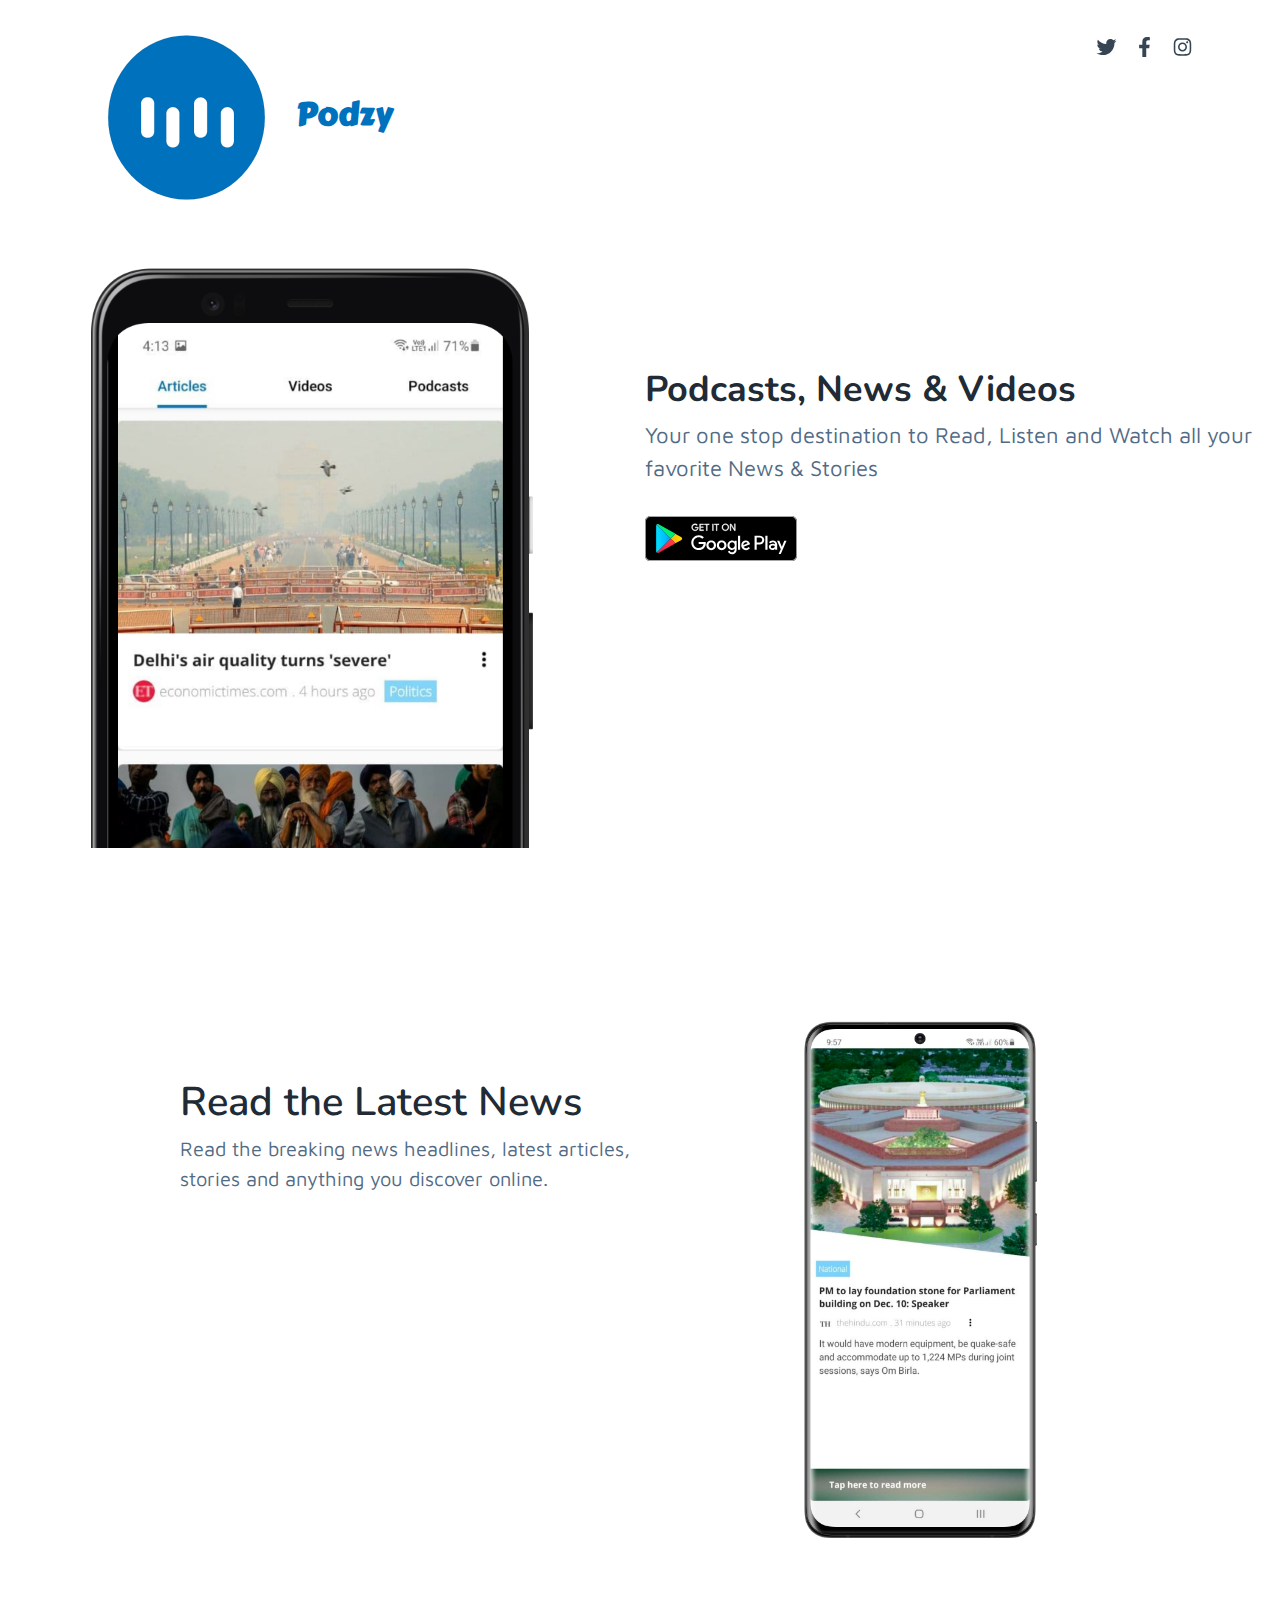
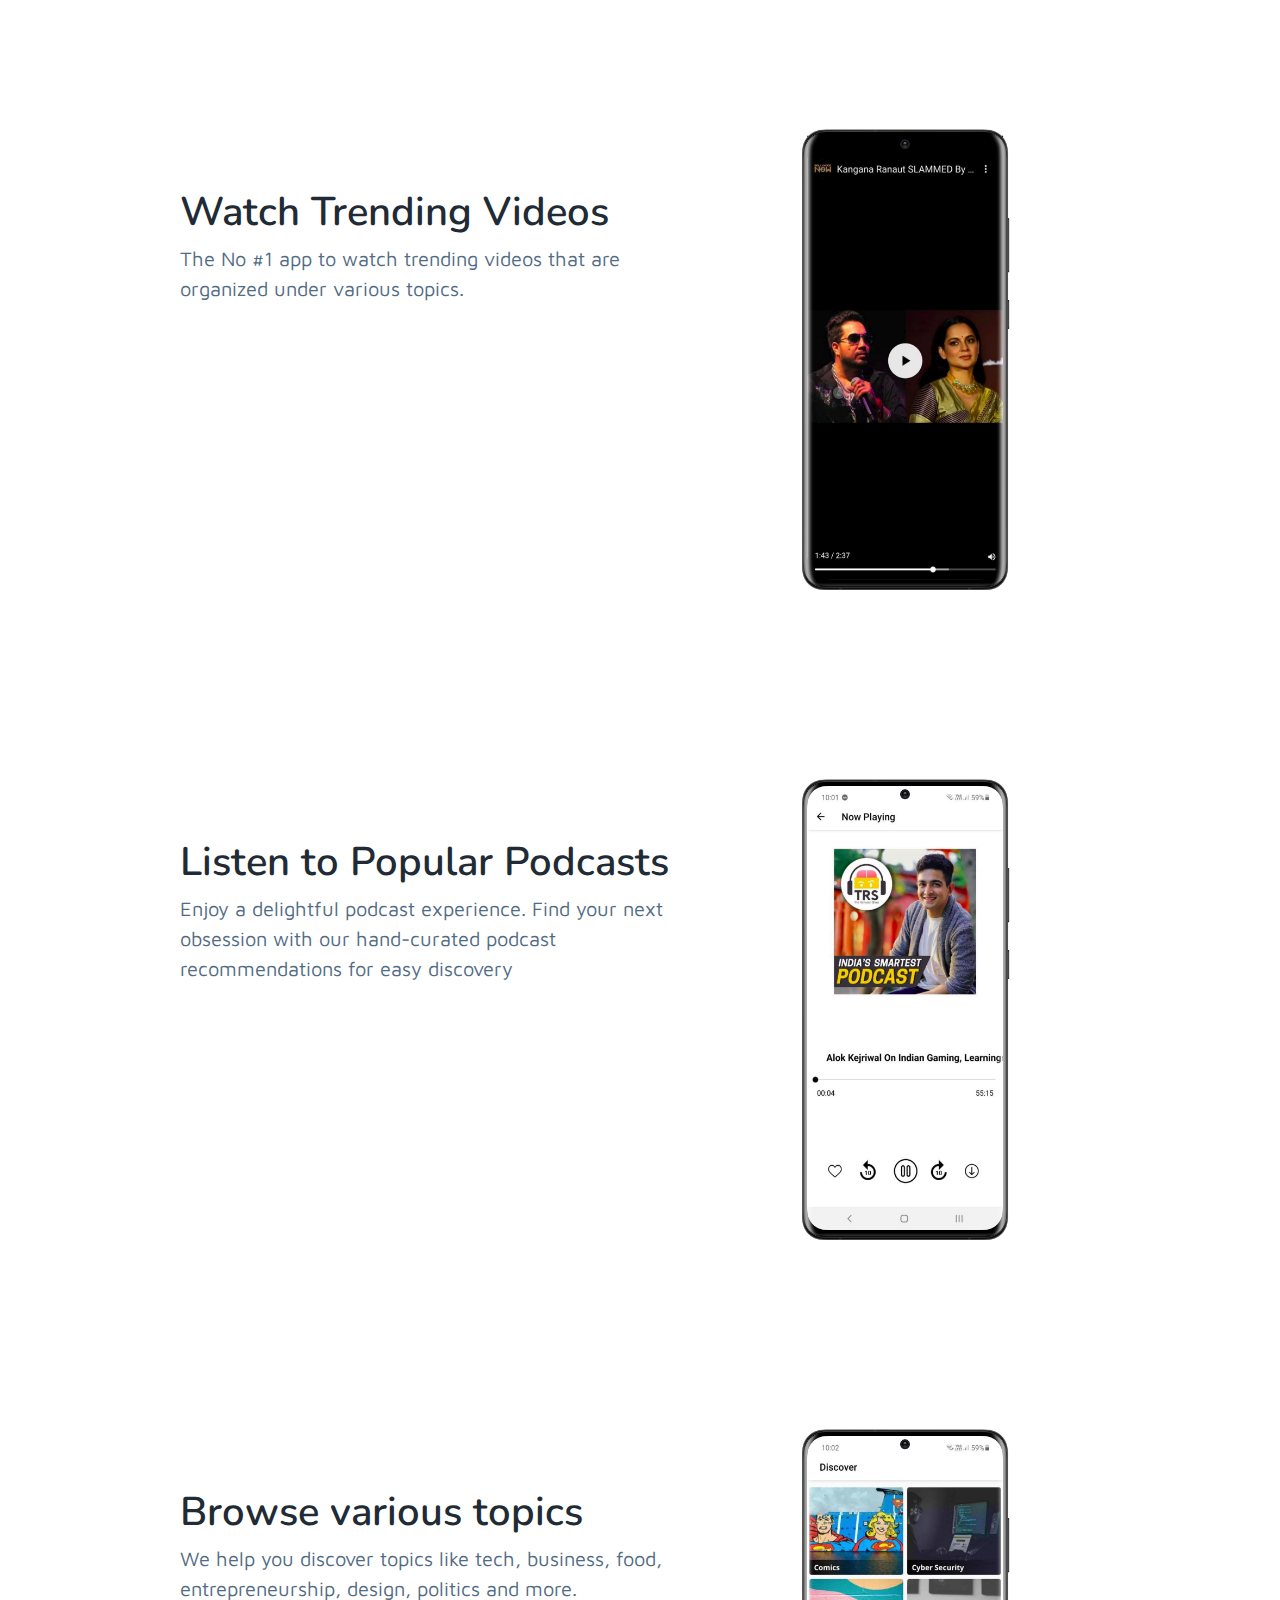
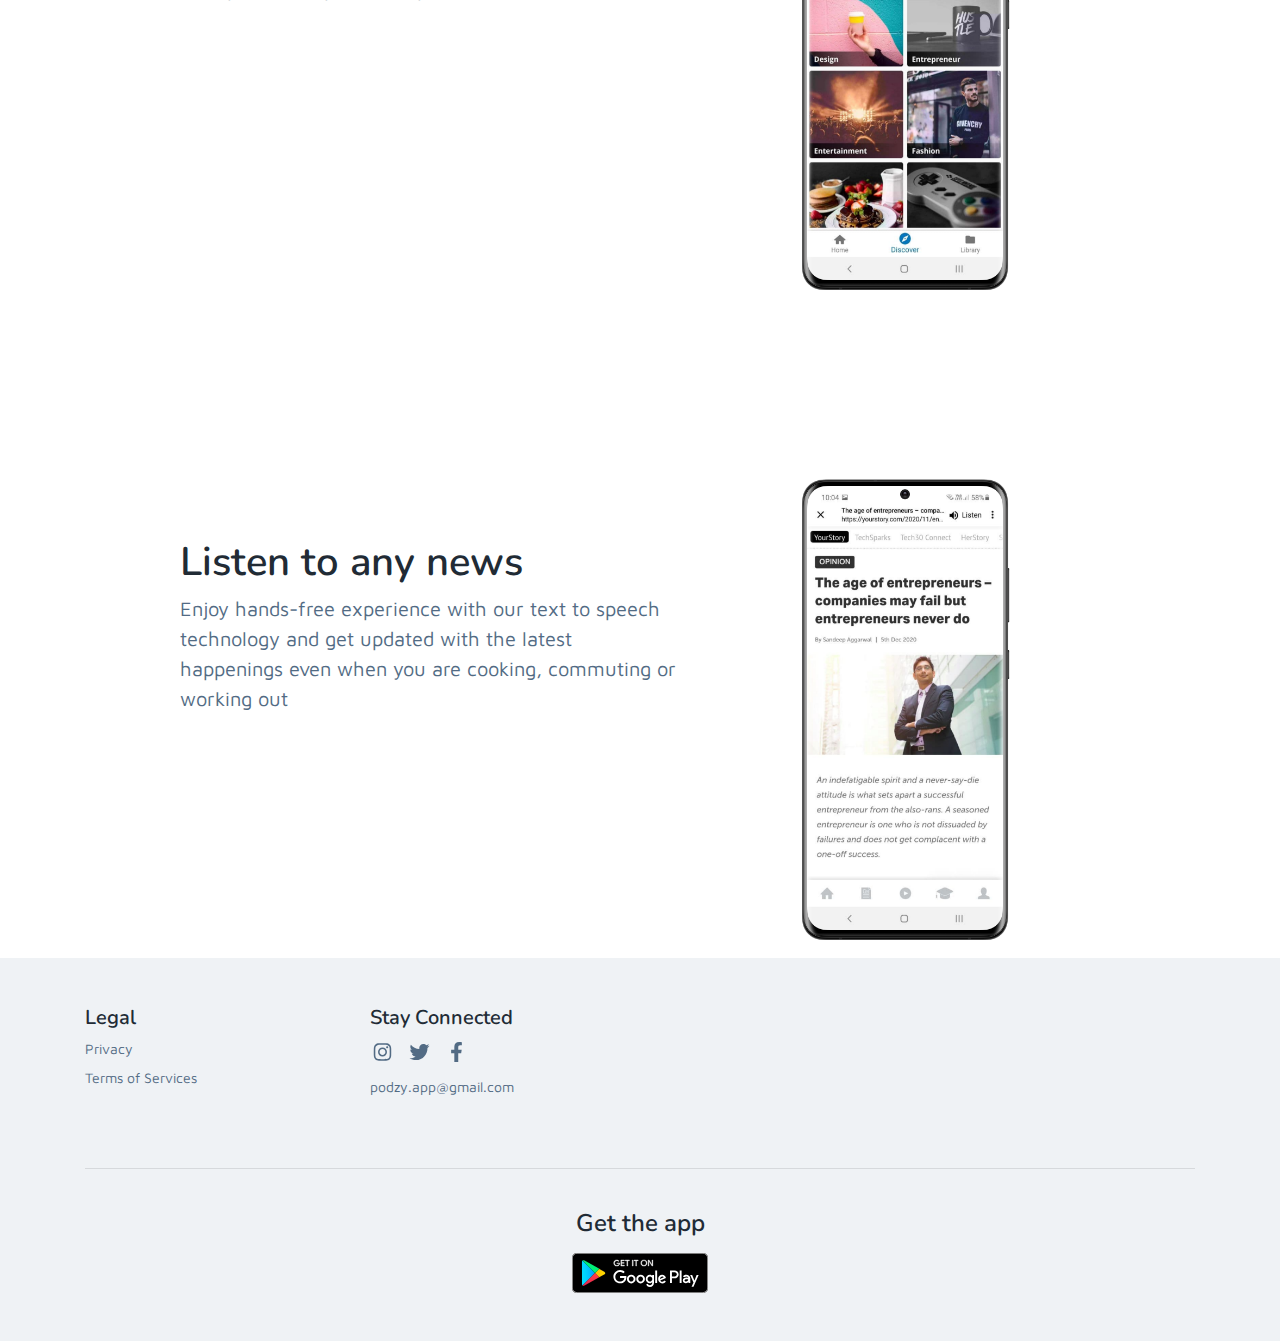
==== commit 98e5cf60: "Add privacy policy" ====
--- a/index.html
+++ b/index.html
@@ -7,9 +7,28 @@
     <meta charset="utf-8">
     <meta http-equiv="X-UA-Compatible" content="IE=edge">
     <meta name="viewport" content="width=device-width, initial-scale=1.0">
-    <meta name="description" content="Bootstrap 4 Mobile App Template">
     <meta name="author" content="Xiaoying Riley at 3rd Wave Media">    
     <link rel="shortcut icon" href="assets/images/logo.svg"> 
+    
+<meta name="description" content="A one stop destination to Read, Listen &amp; Watch all your favorite News &amp; Stories">
+<meta name="keywords" content="Podzy,News,Magazines,Articles,Stories,Podcast,Video,TTS,Text to Speech,Videos,Podcasts,app,Android">
+
+<!-- Facebook -->
+<meta property="og:site_name" content="Podzy">
+<meta property="og:title" content="A one stop destination to Read, Listen &amp; Watch all your favorite News &amp; Stories">
+<meta property="og:description" content="A one stop destination to Read, Listen &amp; Watch all your favorite News &amp; Stories">
+<meta property="og:url" content="https://podzy.in">
+<meta property="og:image" content="https://podzy.in/assets/images/logo.svg">
+<meta property="og:type" content="website">
+
+<!-- Twitter -->
+<meta name="twitter:card" content="summary_large_image">
+<meta name="twitter:title" content="Podzy - A one stop destination to Read, Listen &amp; Watch all your favorite News &amp; Stories">
+<meta name="twitter:description" content="A one stop destination to Read, Listen &amp; Watch all your favorite News &amp; Stories">
+<meta name="twitter:site" content="@PodzyApp"/>
+<meta name="twitter:creator" content="@PodzyApp"/>
+<meta name="twitter:image" content="https://podzy.in/assets/images/logo.svg"/>
+
     
     <!-- Google Font -->
     <link rel="stylesheet" type="text/css" href="https://fonts.googleapis.com/css?family=Carter+One" />
@@ -391,6 +410,8 @@
     <footer class="footer theme-bg-primary">
 	    <div class="container py-5 mb-3">
 		    <div class="row">
+
+			    <!--
 			    <div class="footer-col col-6 col-lg-3">
 				    <h4 class="col-heading">About Us</h4>
 				    <ul class="list-unstyled">
@@ -399,8 +420,8 @@
 					    <li><a href="#">Contact</a></li>
 					    <li><a href="#">Jobs</a></li>
 					    
-				    </ul>
-			    </div><!--//footer-col-->
+				    </ul> 
+			    </div>
 			    <div class="footer-col col-6 col-lg-3">
 				    <h4 class="col-heading">Resources</h4>
 				    <ul class="list-unstyled">
@@ -409,13 +430,13 @@
 					    <li><a href="#">Support</a></li>
 					    <li><a href="#">Developer APIs</a></li>
 				    </ul>
-			    </div><!--//footer-col-->
+			    </div> -->
 			    <div class="footer-col col-6 col-lg-3">
 				    <h4 class="col-heading">Legal</h4>
 				    <ul class="list-unstyled">
 					    <li><a href="#">Privacy</a></li>
 					    <li><a href="#">Terms of Services</a></li>
-					    <li><a href="#">Security</a></li>
+					    <!-- <li><a href="#">Security</a></li> -->
 				    </ul>
 			    </div><!--//footer-col-->
 			    <div class="footer-col col-6 col-lg-3">
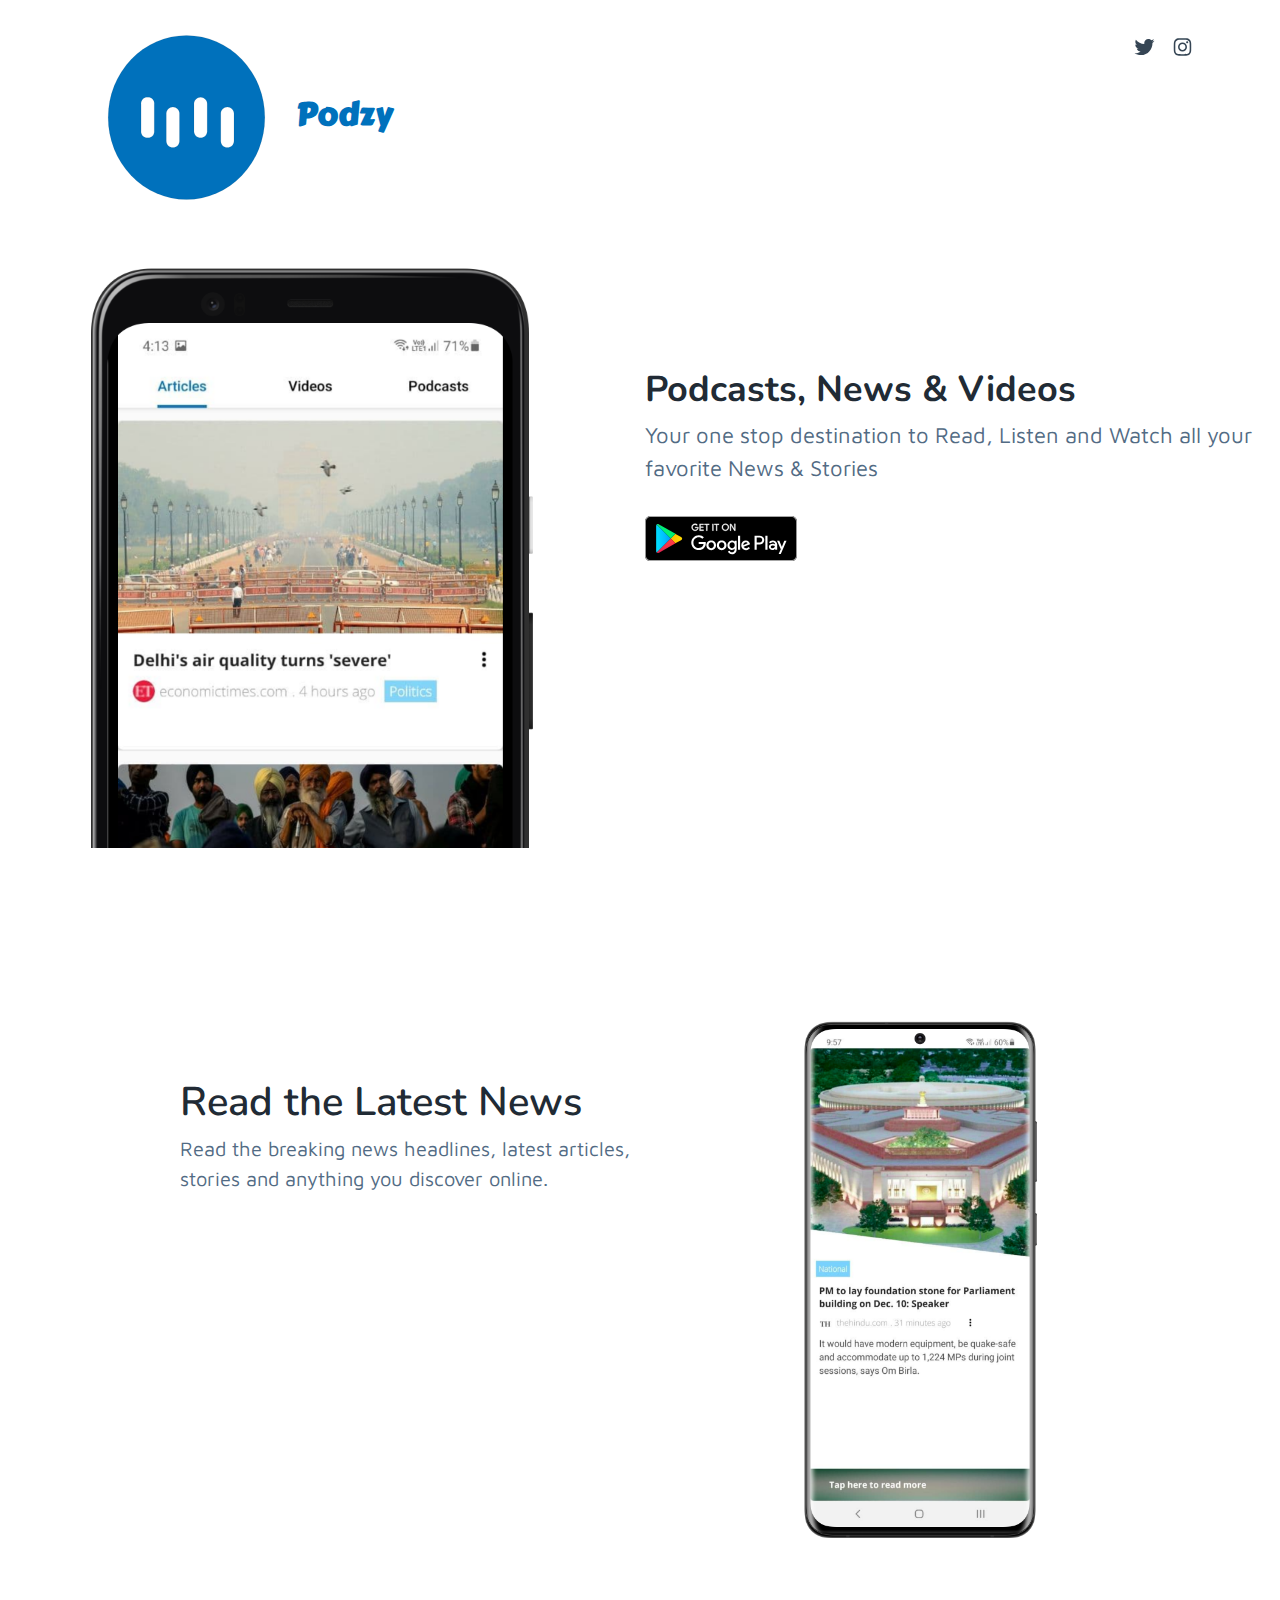
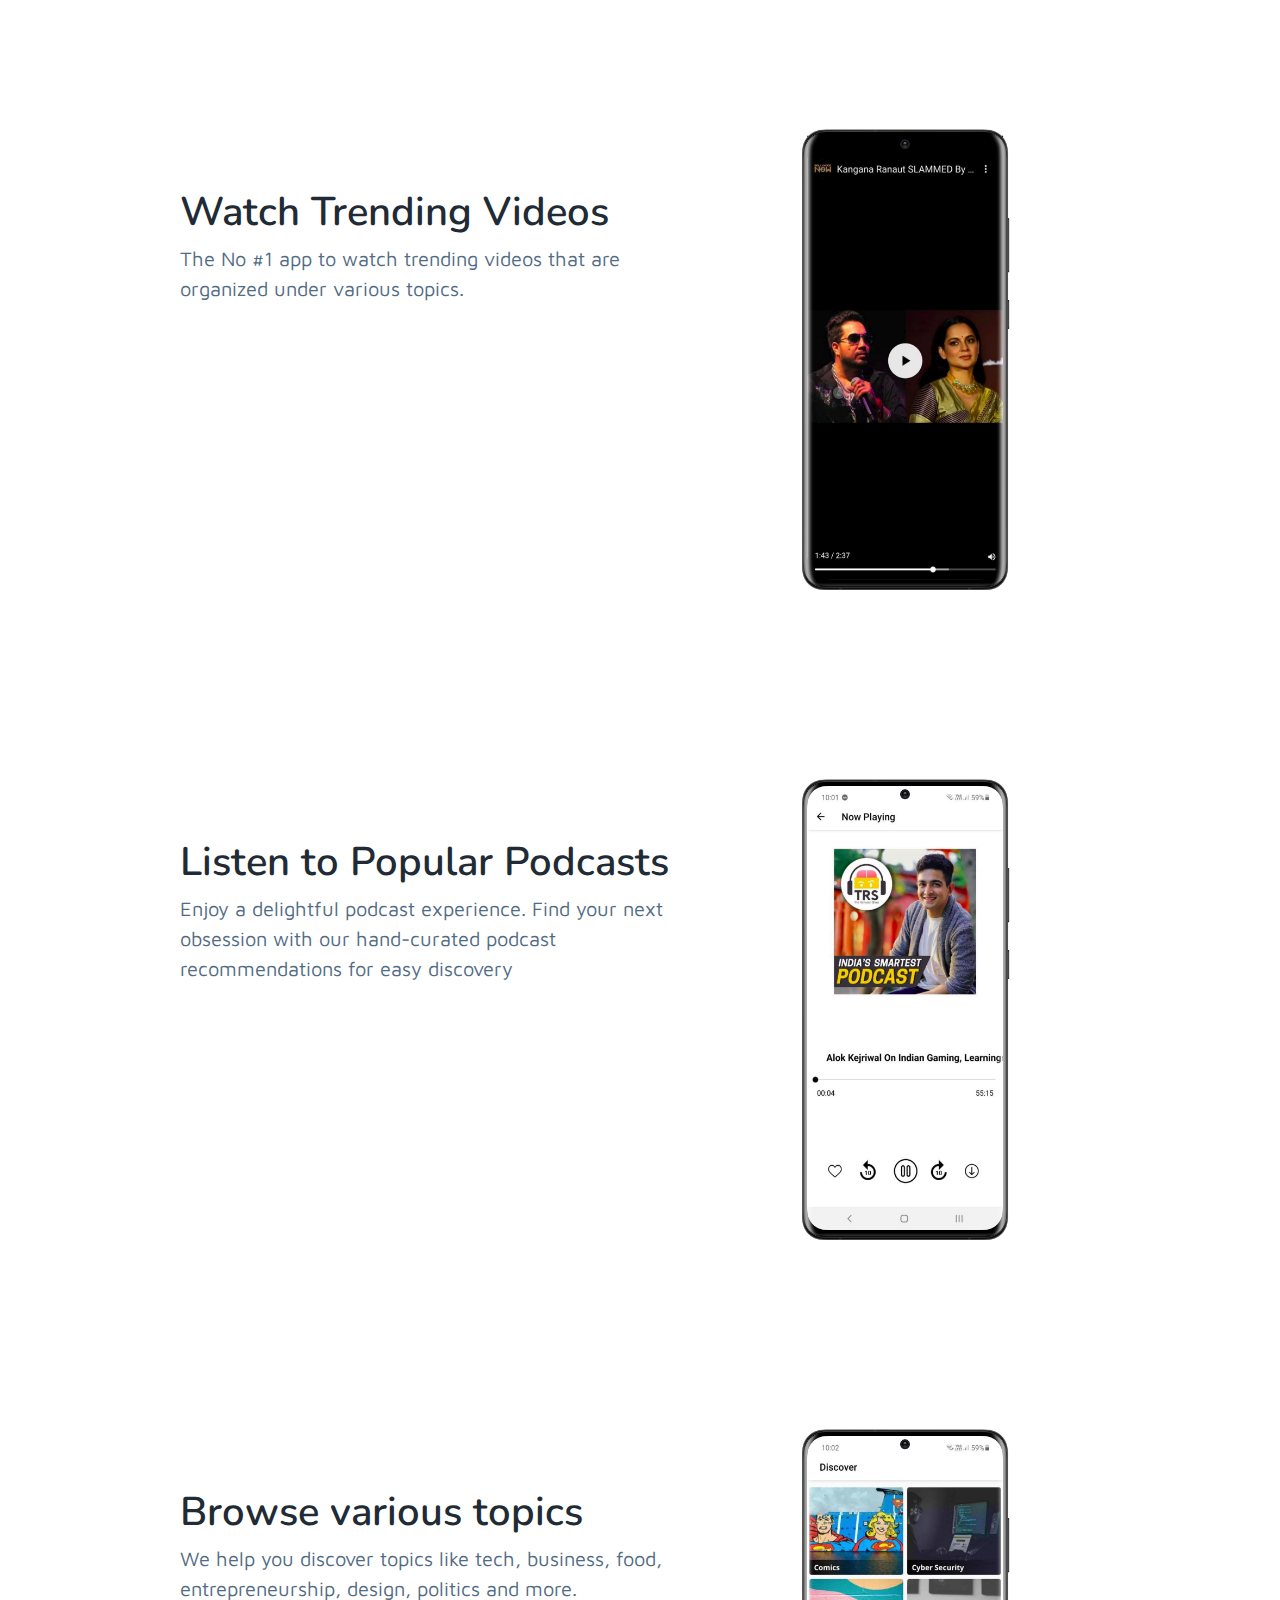
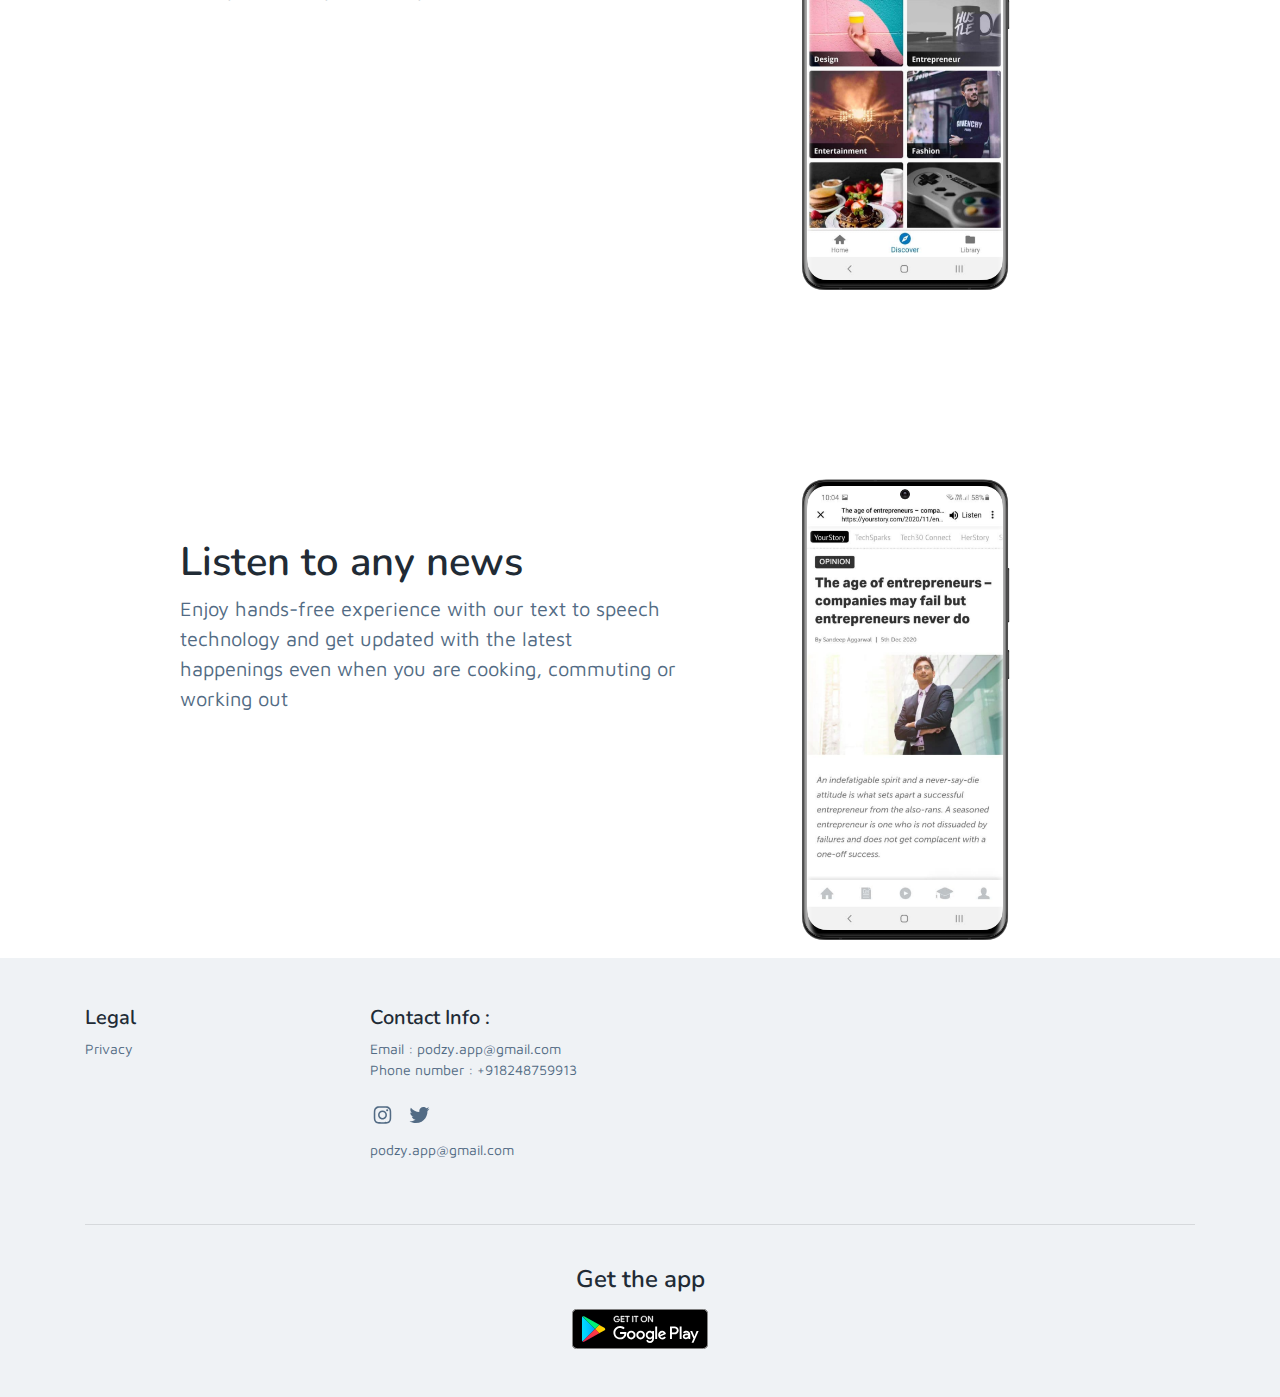
==== commit 07c0c77e: "Update index.html" ====
--- a/index.html
+++ b/index.html
@@ -61,7 +61,6 @@
 				<!-- // Free Version ONLY -->
 				<ul class="social-list list-inline mb-0 position-absolute">
 		         <li class="list-inline-item"><a class="text-dark" href="https://twitter.com/PodzyApp"><i class="fab fa-twitter fa-fw"></i></a></li>
-	                <li class="list-inline-item"><a class="text-dark" href="#"><i class="fab fa-facebook-f fa-fw"></i></a></li>
 	                <li class="list-inline-item"><a class="text-dark" href="https://www.instagram.com/podzy_app/"><i class="fab fa-instagram fa-fw"></i></a></li>
 	            </ul><!--//social-list-->
 	            
@@ -434,17 +433,22 @@
 			    <div class="footer-col col-6 col-lg-3">
 				    <h4 class="col-heading">Legal</h4>
 				    <ul class="list-unstyled">
-					    <li><a href="#">Privacy</a></li>
-					    <li><a href="#">Terms of Services</a></li>
+					    <li><a href="https://podzy.in/privacy_policy.html">Privacy</a></li>
+					    <!--<li><a href="#">Terms of Services</a></li>-->
 					    <!-- <li><a href="#">Security</a></li> -->
 				    </ul>
 			    </div><!--//footer-col-->
 			    <div class="footer-col col-6 col-lg-3">
-				    <h4 class="col-heading">Stay Connected</h4>
+				    <h4 class="col-heading">Contact Info : </h4>
+				    <div>
+					<a href="#">Email : podzy.app@gmail.com</a><br>
+					<a href="#">Phone number : +918248759913</a>
+					<br><br>
+				     </div>
 				    <ul class="social-list list-unstyled mb-0">
-					    <li class="list-inline-item"><a href="#"><i class="fab fa-instagram fa-fw"></i></a></li>
-			            <li class="list-inline-item"><a href="#"><i class="fab fa-twitter fa-fw"></i></a></li>
-		                <li class="list-inline-item"><a href="#"><i class="fab fa-facebook-f fa-fw"></i></a></li>
+					    <li class="list-inline-item"><a href="https://www.instagram.com/podzy_app/"><i class="fab fa-instagram fa-fw"></i></a></li>
+			            <li class="list-inline-item"><a href="https://twitter.com/PodzyApp"><i class="fab fa-twitter fa-fw"></i></a></li>
+		                <!--<li class="list-inline-item"><a href="#"><i class="fab fa-facebook-f fa-fw"></i></a></li>-->
 		                
 		            </ul><!--//social-list-->
 		            
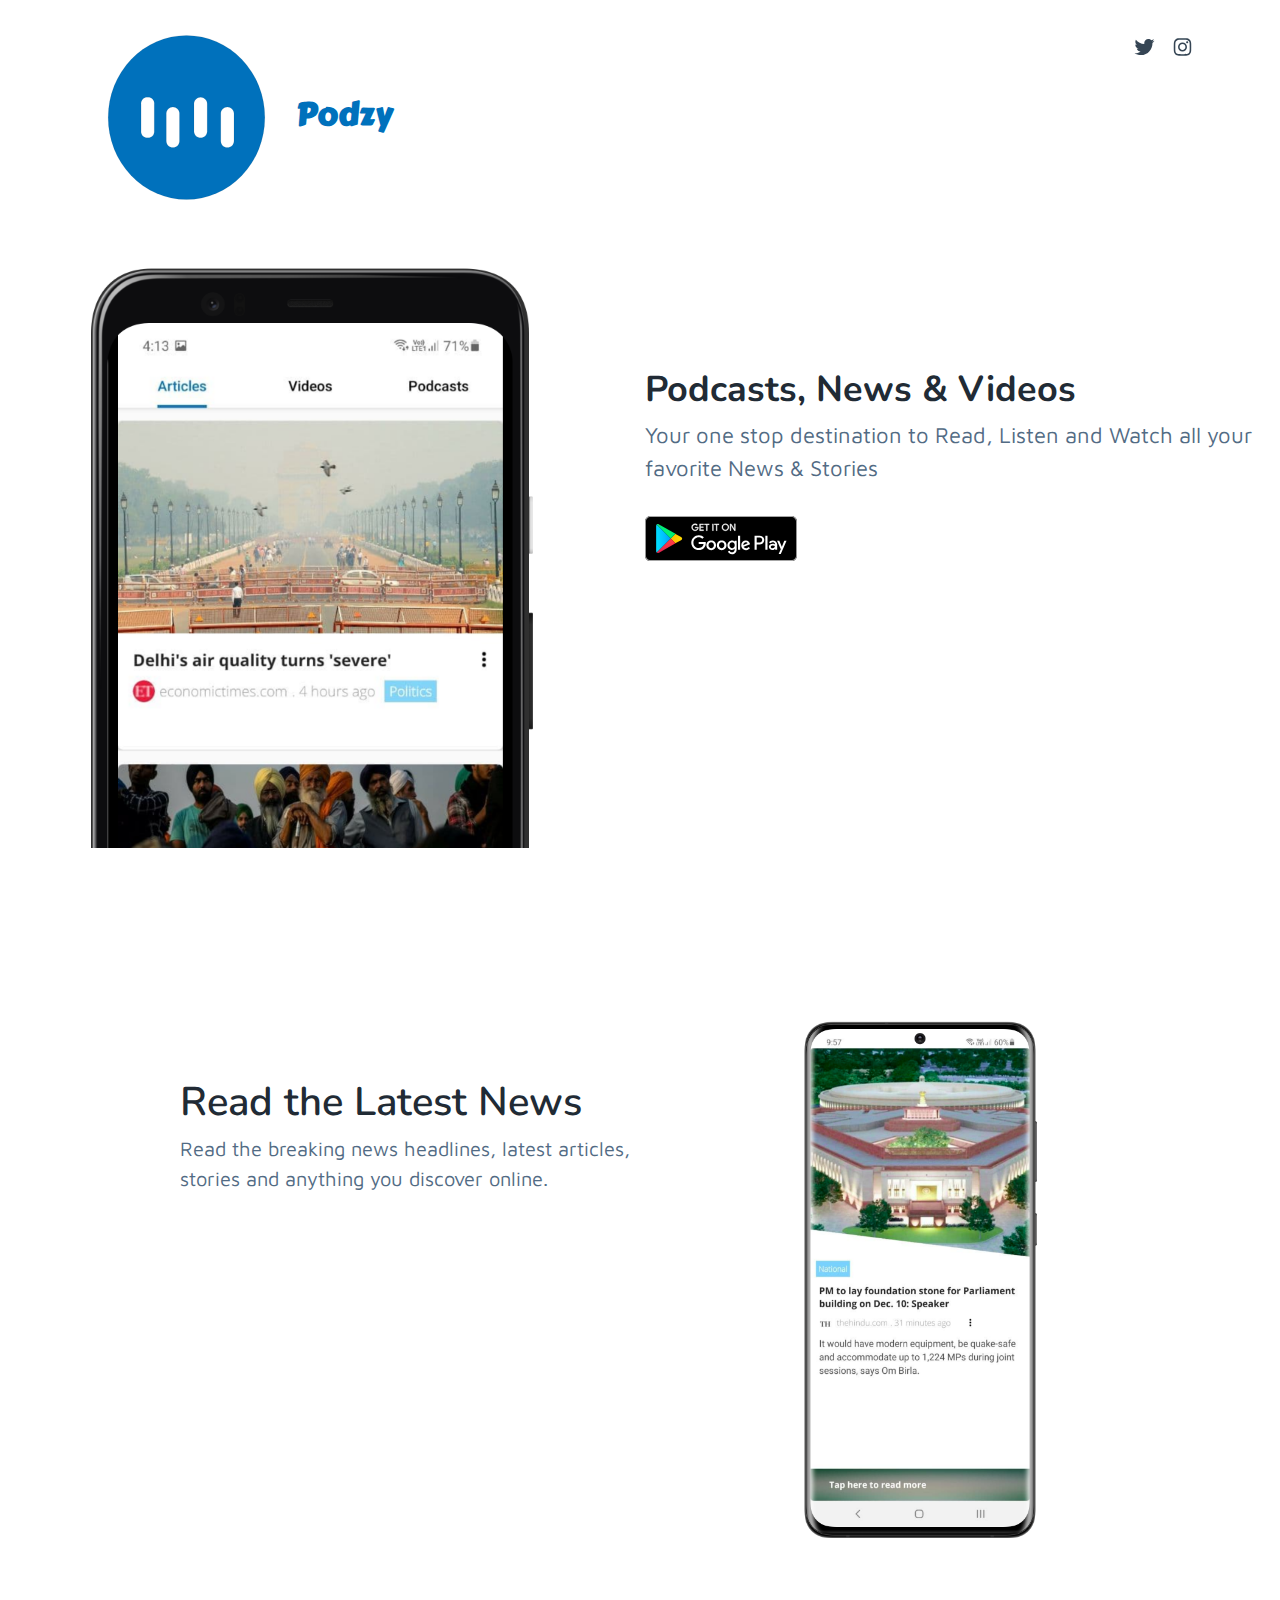
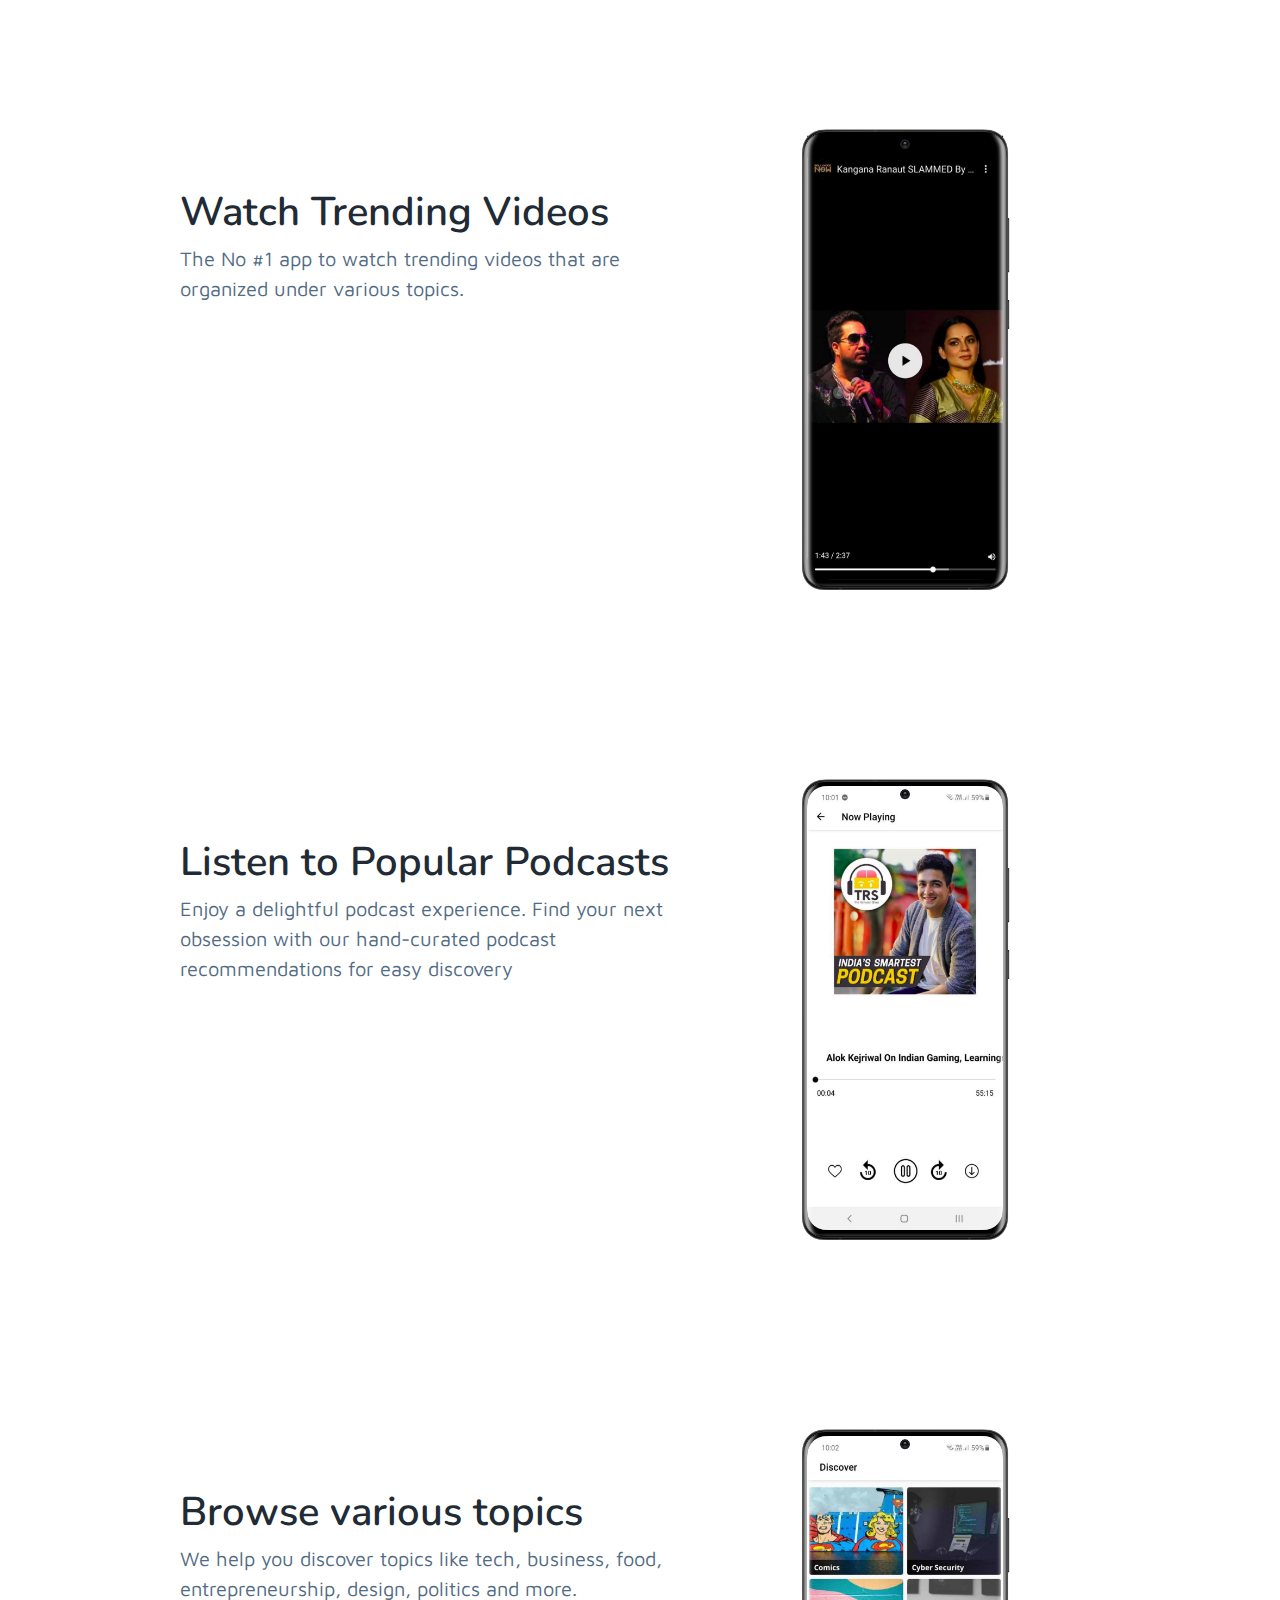
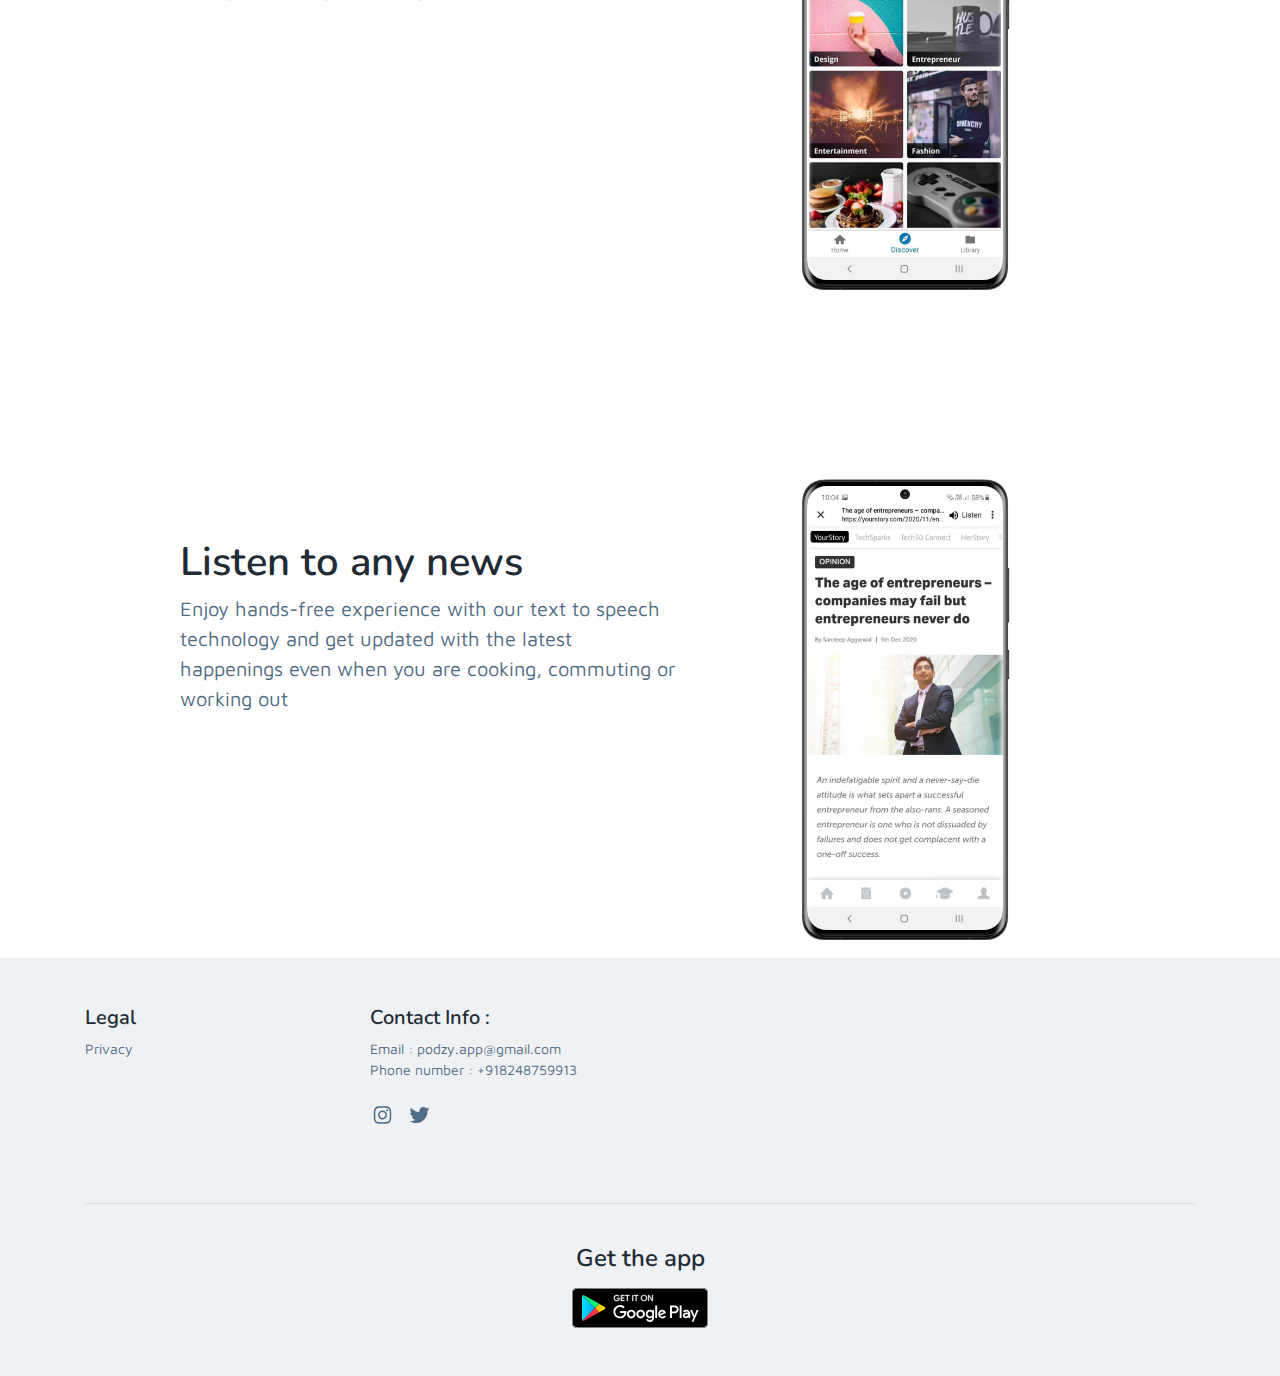
==== commit 3abac915: "Update index.html" ====
--- a/index.html
+++ b/index.html
@@ -456,11 +456,7 @@
 			            Company Name<br>
 			            2419 Locust View Drive <br>
 			            San Francisco, CA, 94143
-		            </div>-->
-		            <div>
-			            <a href="#">podzy.app@gmail.com</a>
-			        </div>
-		            
+		            </div>-->	            
 			    </div><!--//footer-col-->
 		    </div><!--//row-->
 	    </div><!--//container-->
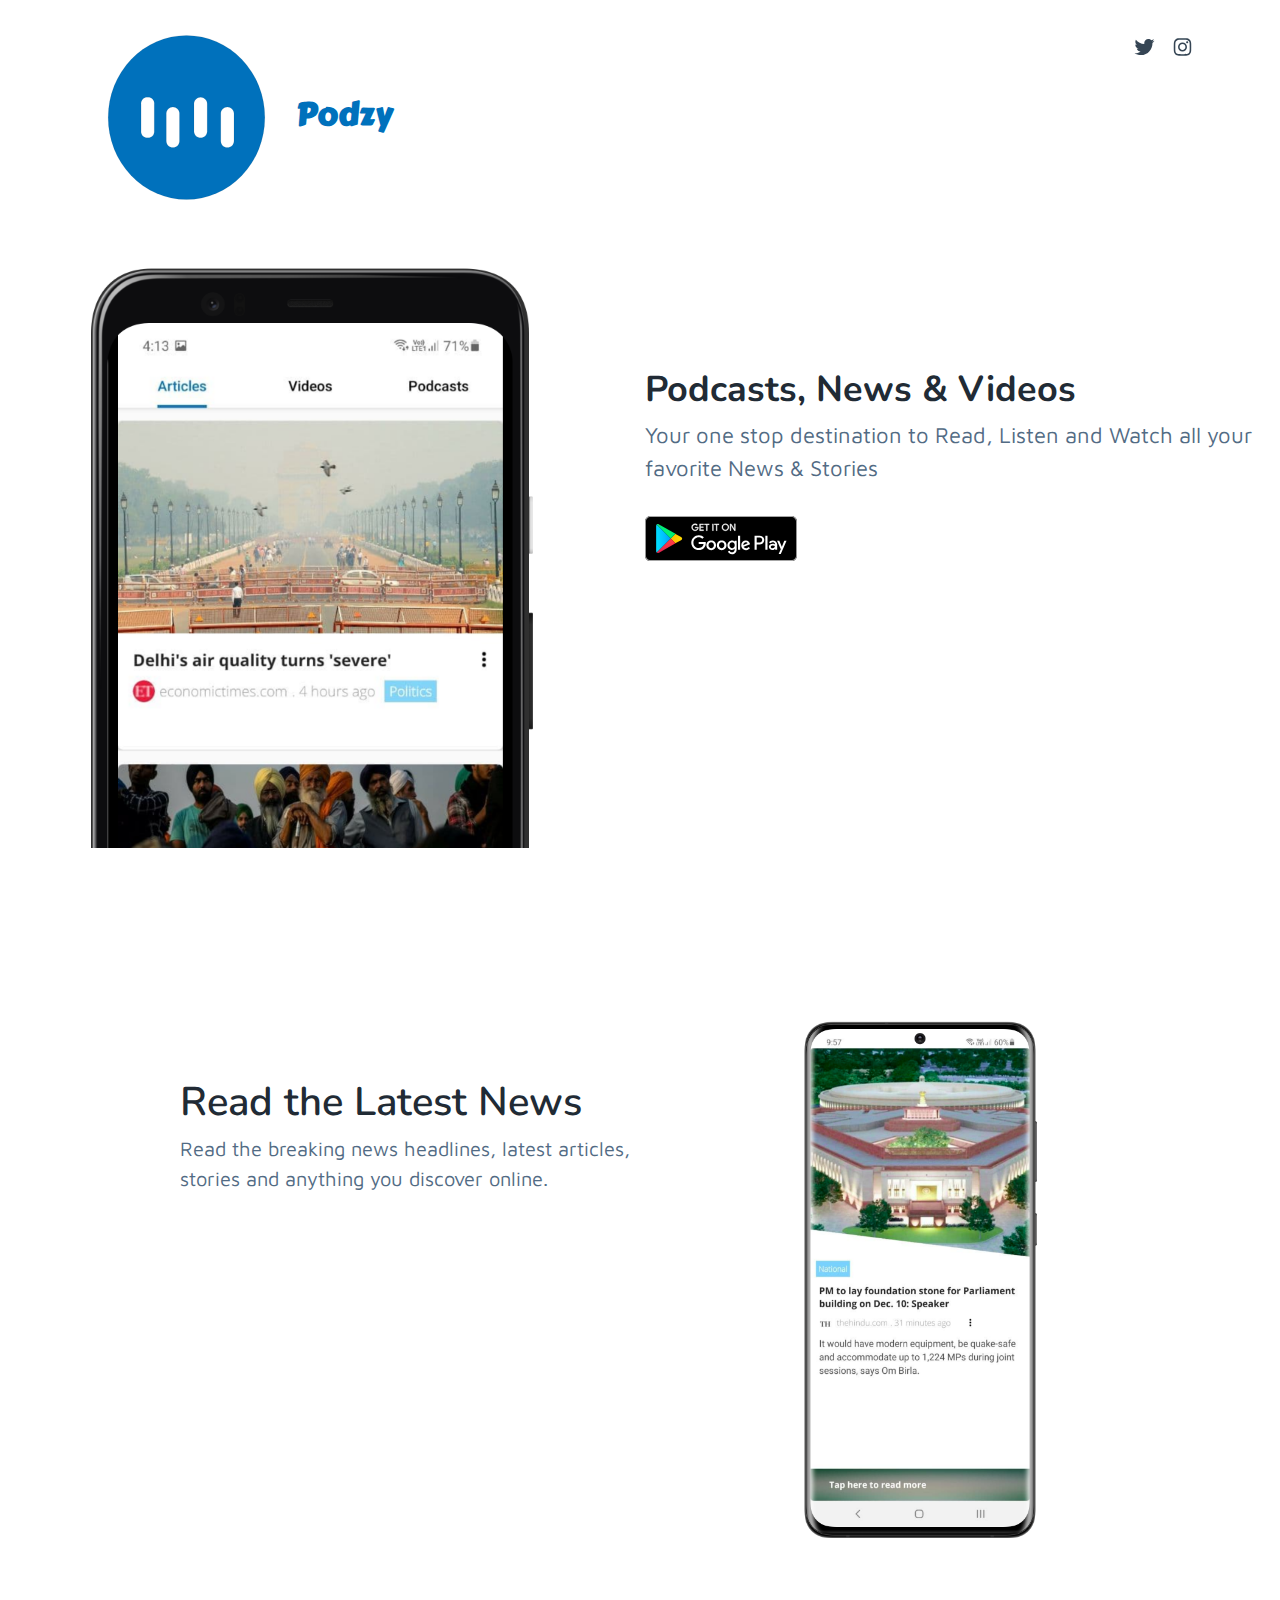
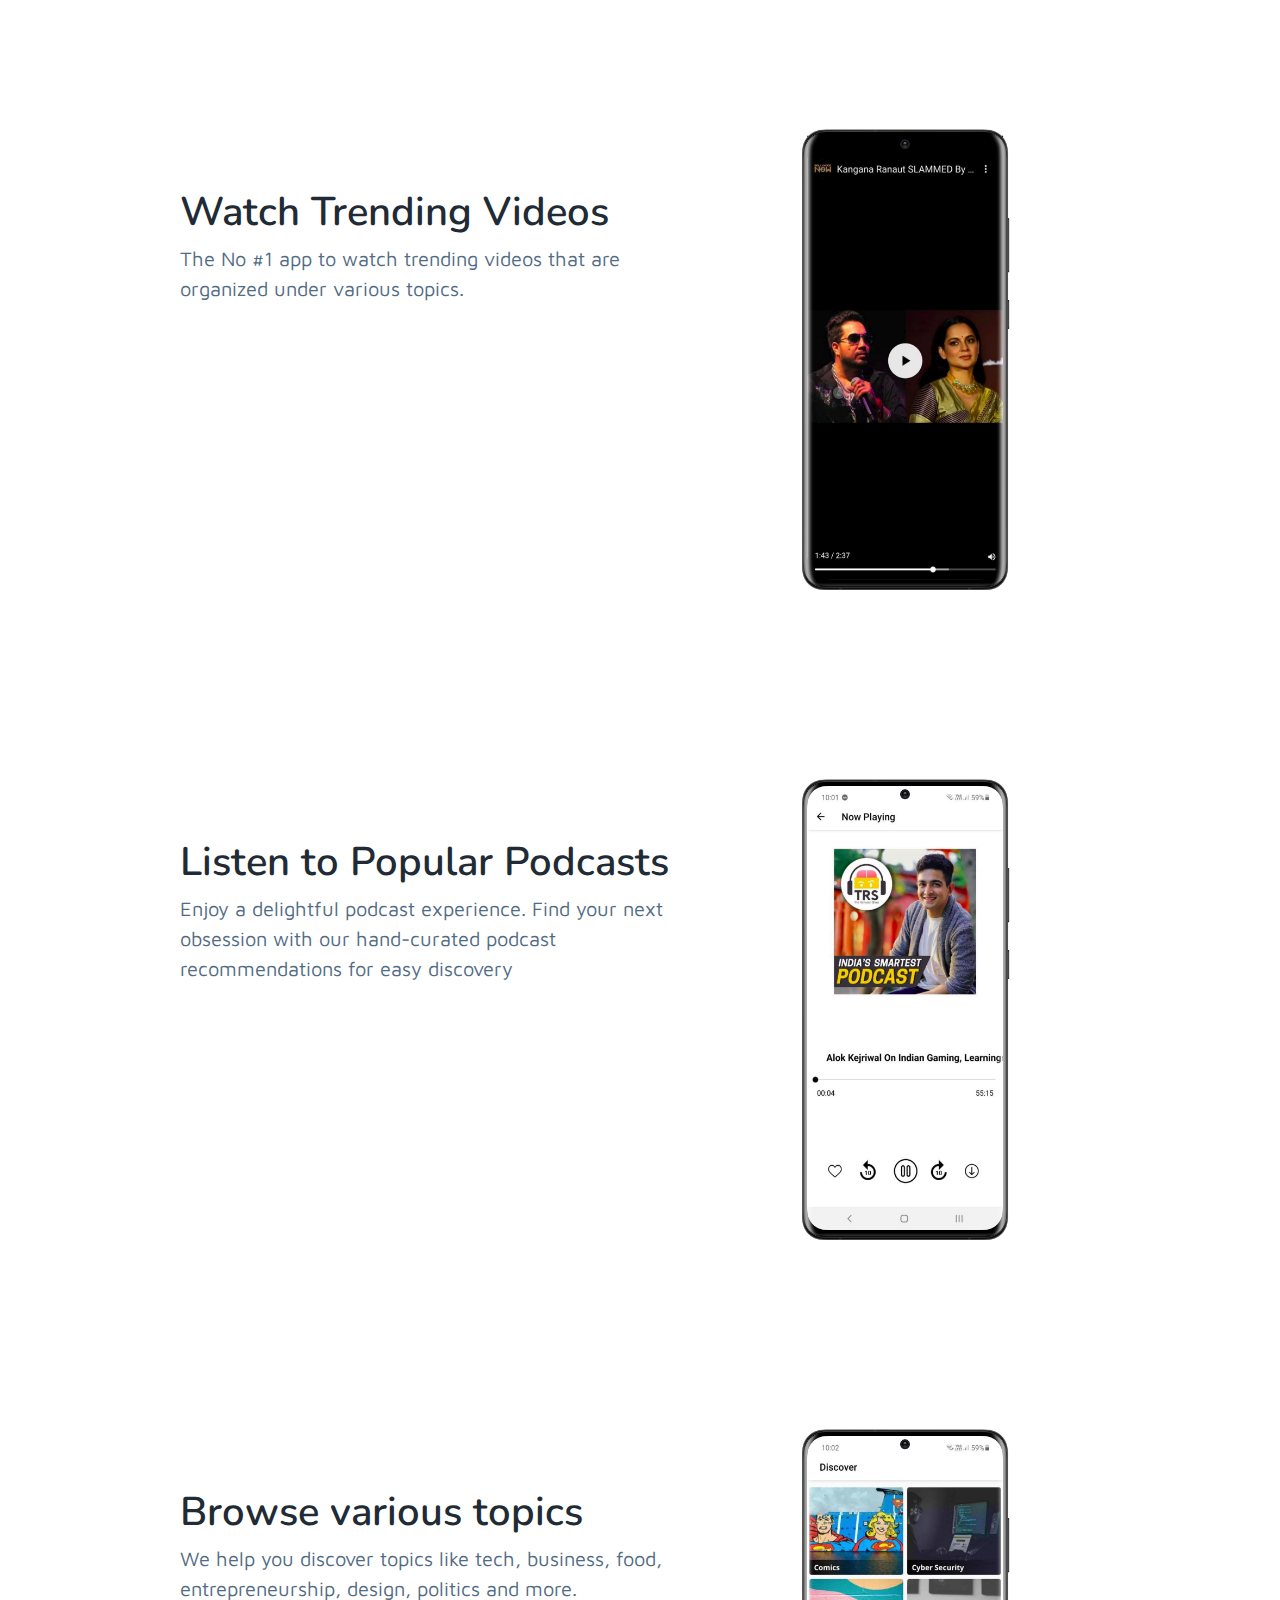
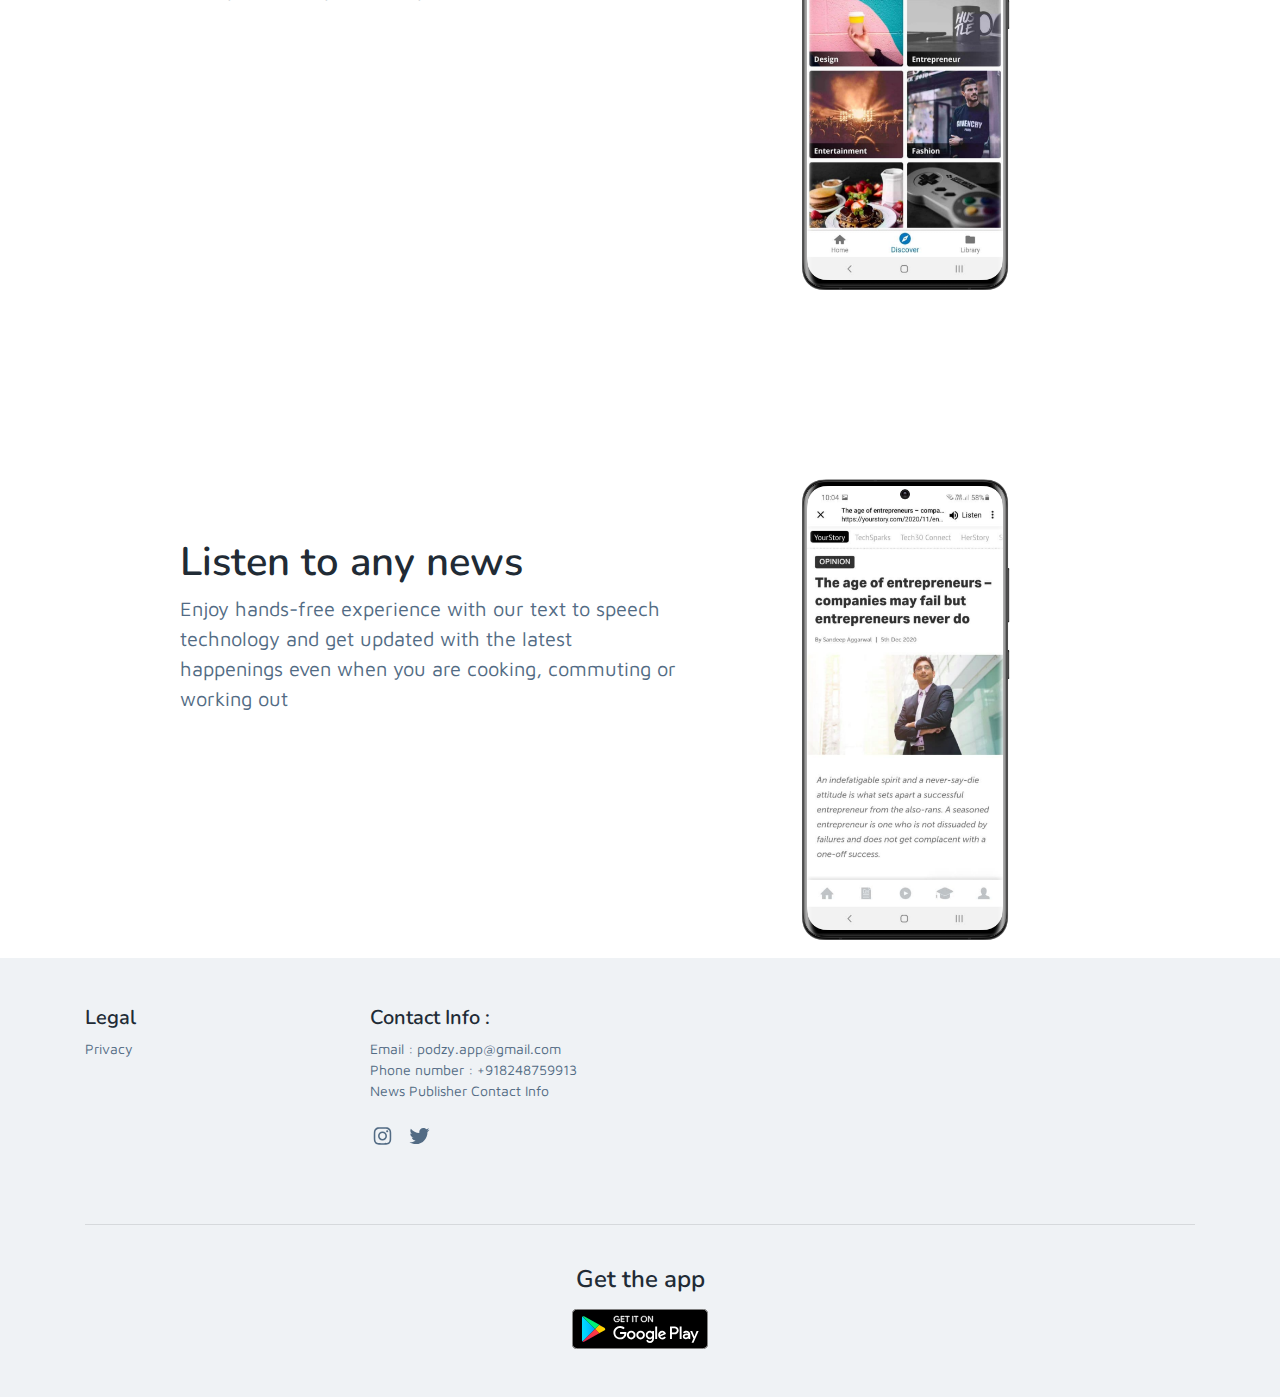
==== commit 74728918: "Update index.html" ====
--- a/index.html
+++ b/index.html
@@ -441,8 +441,9 @@
 			    <div class="footer-col col-6 col-lg-3">
 				    <h4 class="col-heading">Contact Info : </h4>
 				    <div>
-					<a href="#">Email : podzy.app@gmail.com</a><br>
-					<a href="#">Phone number : +918248759913</a>
+					<a href="mailto:podzy.app@gmail.com">Email : podzy.app@gmail.com</a><br>
+					<a href="#">Phone number : +918248759913</a><br>
+					<a href="publisher_contact.html">News Publisher Contact Info</a>
 					<br><br>
 				     </div>
 				    <ul class="social-list list-unstyled mb-0">
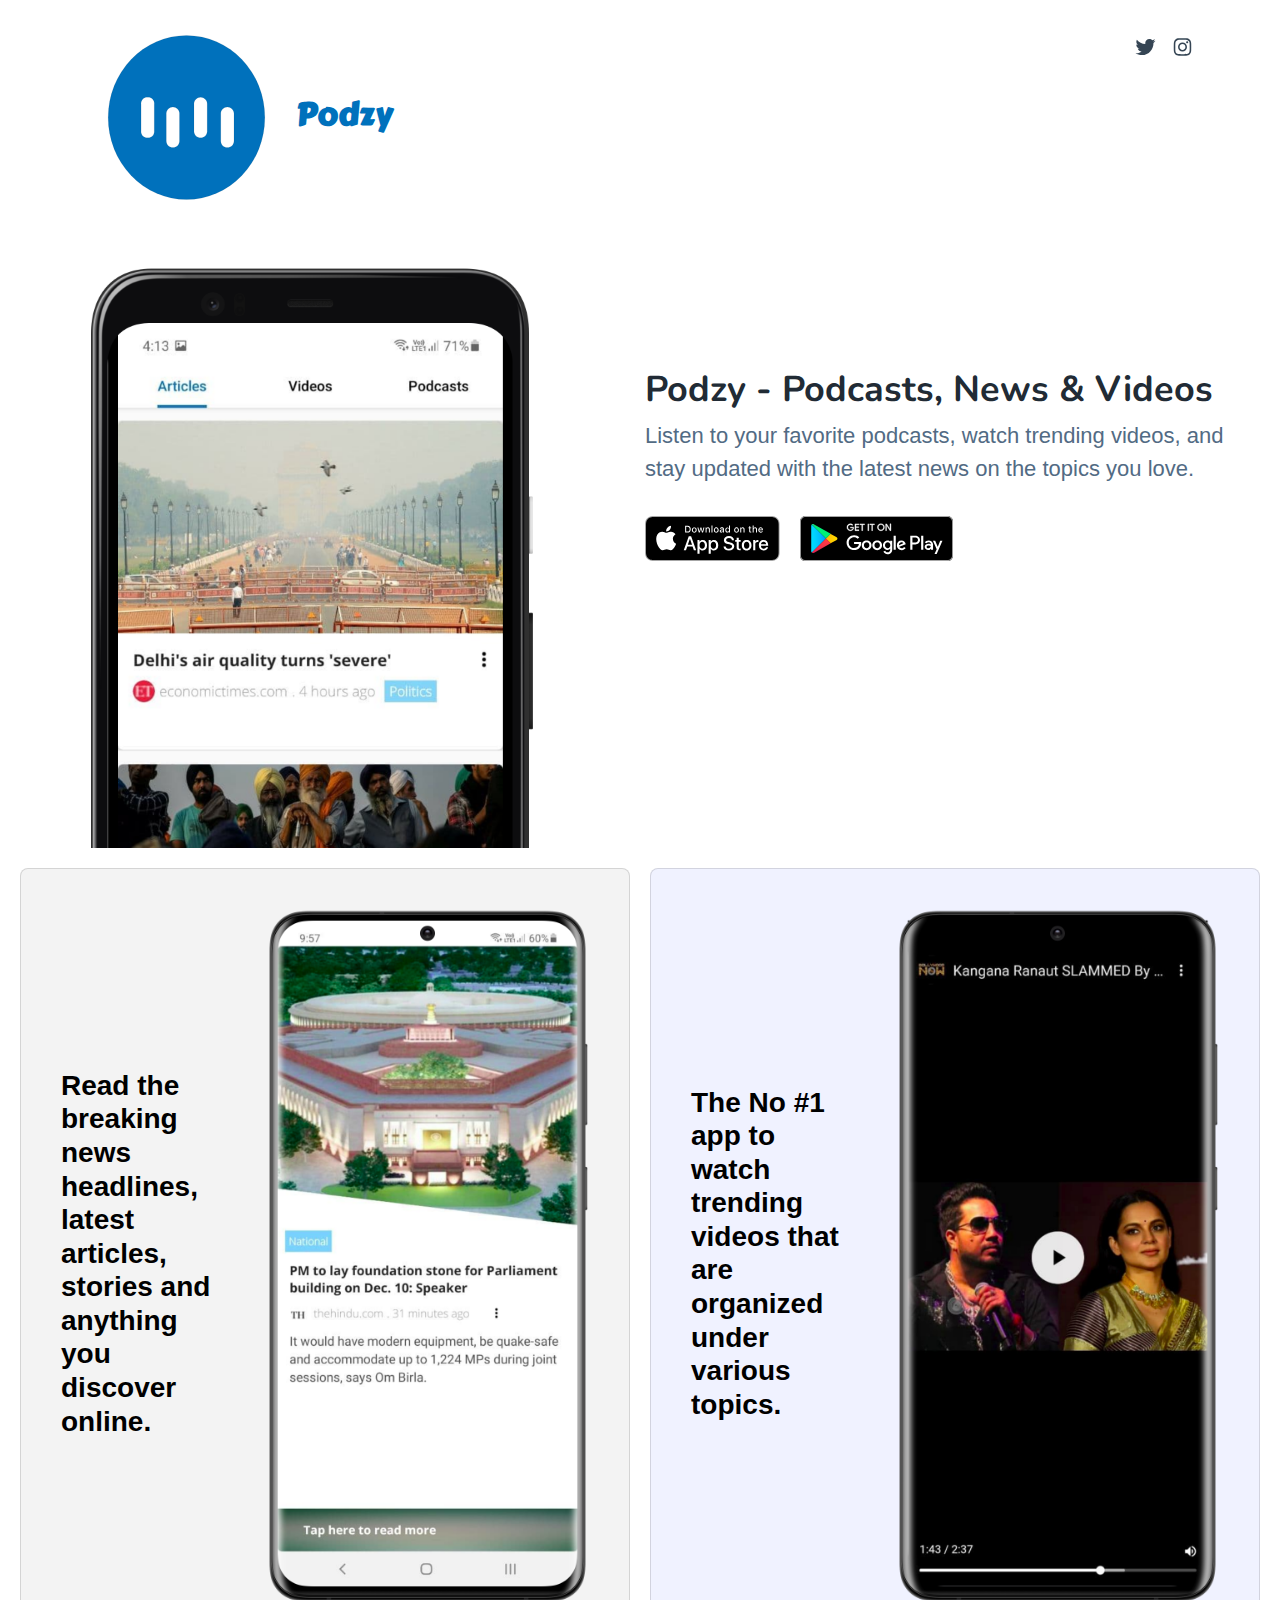
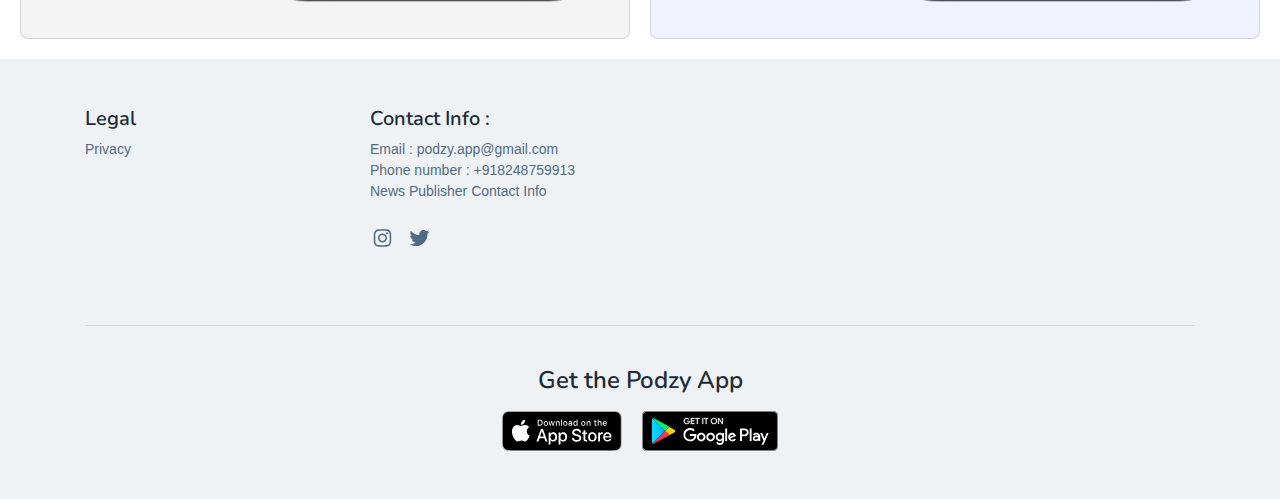
==== commit ddb3cc17: "Cards V1" ====
--- a/index.html
+++ b/index.html
@@ -2,16 +2,26 @@
 <html lang="en"> 
 <head>
     <title>Podzy: Podcasts, News & Videos | Made in India</title>
-    
-    <!-- Meta -->
     <meta charset="utf-8">
     <meta http-equiv="X-UA-Compatible" content="IE=edge">
     <meta name="viewport" content="width=device-width, initial-scale=1.0">
-    <meta name="author" content="Xiaoying Riley at 3rd Wave Media">    
-    <link rel="shortcut icon" href="assets/images/logo.svg"> 
-    
-<meta name="description" content="A one stop destination to Read, Listen &amp; Watch all your favorite News &amp; Stories">
-<meta name="keywords" content="Podzy,News,Magazines,Articles,Stories,Podcast,Video,TTS,Text to Speech,Videos,Podcasts,app,Android">
+    <meta name="author" content="Podzy">    
+	<meta name="description" content="Podzy is a one-stop destination to Read, Listen &amp; Watch all your favorite News &amp; Stories. Discover the world of Podzy!">
+    <meta name="keywords" content="Podzy,News,Magazines,Articles,Stories,Podcast,Video,TTS,Text to Speech,Videos,Podcasts,app,Android,Podzy app,iOS">
+	<link rel="shortcut icon" href="assets/images/logo.svg"> 
+	<script type="application/ld+json">
+		{
+			"@context": "https://schema.org",
+			"@type": "WebSite",
+			"url": "https://podzy.in",
+			"name": "Podzy",
+			"description": "A one-stop destination to Read, Listen & Watch all your favorite News & Stories.",
+			"publisher": {
+				"@type": "Organization",
+				"name": "Podzy"
+			}
+		}
+		</script>
 
 <!-- Facebook -->
 <meta property="og:site_name" content="Podzy">
@@ -46,6 +56,84 @@
 
 </head> 
 
+<style>
+	body {
+		font-family: 'Arial', sans-serif;
+		margin: 0;
+		padding: 0;
+	}
+	.scrolling-container {
+		display: flex;
+		overflow-x: auto;
+		padding: 20px;
+		gap: 20px;
+		white-space: nowrap;
+	}
+	
+	.card {
+		display: flex;
+		align-items: center;
+		padding: 10px;
+		border-radius: 8px;
+		overflow: hidden;
+		background-color: #f0f0f0; 
+	}
+
+	.card-content {
+		display: flex;
+		align-items: center;
+		justify-content: space-between;
+		width: 100%;
+	}
+
+	.text-container {
+    flex: 1;
+    padding-right: 10px;
+}
+
+.text-container {
+    flex: 1;
+	padding-left: 30px;
+    padding-right: 10px;
+    max-width: 400px; /* Adjust this value according to your layout */
+    white-space: normal; /* Allow the text to wrap */
+    overflow-wrap: break-word; /* Breaks long words */
+}
+
+.text-container h3 {
+	font-family: 'Poppins', sans-serif;; /* Use a sans-serif font */
+    font-size: 28px; /* Adjust font size as needed */
+	color: #000000;
+    font-weight: bold; /* Make the text bold */
+    margin: 0;
+}
+
+.image-container {
+    flex-shrink: 0;
+}
+
+	.card img {
+    max-width: 100%; /* This will ensure the image is not wider than the card */
+    max-height: 750px; /* Adjust this value to control the maximum height */
+    display: block; /* This centers the image horizontally */
+    margin: 0 auto; /* This centers the image horizontally */
+}
+
+	.card h1 {
+		font-size: 24px;
+		margin-bottom: 16px;
+	}
+	.card p {
+		font-size: 16px;
+	}
+	.card:nth-child(odd) {
+		background-color: #f3f3f3;
+	}
+	.card:nth-child(even) {
+		background-color: #f0f2ff;
+	}
+</style>
+
 <body>    
     <header class="header">
         <div class="branding">  
@@ -53,84 +141,94 @@
 			<nav class="navbar navbar-expand-lg" >
 				<h1 class="site-logo">
 					<a class="navbar-brand" href="/">
-						<img class="w-50 logo-icon" src="assets/images/logo.svg" alt="logo">
+						<img class="w-50 logo-icon" src="assets/images/logo.svg" alt="Podzy Logo">
 						<span style="font-family: 'Carter One';font-style: normal;font-variant: normal;color: #0071bc">Podzy</span>
 					</a>
 				</h1>
 				</nav>
-				<!-- // Free Version ONLY -->
 				<ul class="social-list list-inline mb-0 position-absolute">
 		         <li class="list-inline-item"><a class="text-dark" href="https://twitter.com/PodzyApp"><i class="fab fa-twitter fa-fw"></i></a></li>
 	                <li class="list-inline-item"><a class="text-dark" href="https://www.instagram.com/podzy_app/"><i class="fab fa-instagram fa-fw"></i></a></li>
-	            </ul><!--//social-list-->
+	            </ul>
 	            
-            </div><!--//container-->
-            
-        </div><!--//branding-->
-        
-        
-    </header><!--//header-->
+            </div>
+        </div>
+    </header>
     
     
     <section class="hero-section">
 	    <div class="container">
 		    <div class="row figure-holder">
 			    <div class="main-text-block col-12 col-md-6 pt-3 pt-md-4">
-				    <h2 class="site-headline font-weight-bold mt-lg-5 pt-lg-5">Podcasts, News & Videos</h2>
-				    <div class="site-tagline mb-3">Your one stop destination to Read, Listen and Watch all your favorite News & Stories</div>
+				    <h2 class="site-headline font-weight-bold mt-lg-5 pt-lg-5">Podzy - Podcasts, News & Videos</h2>
+				    <div class="site-tagline mb-3">Listen to your favorite podcasts, watch trending videos, and stay updated with the latest news on the topics you love.</div>
 				    <div class="cta-btns">
 					    <ul class="app-stores list-unstyled list-inline mx-auto mx-md-0 d-inline-block">
-						    <!--<li class="list-inline-item mr-3"><a href="#"><img class="ios" src="assets/images/appstore-apple.svg" alt="app-store"></a></li>-->
+						    <li class="list-inline-item mr-3"><a href="https://apps.apple.com/in/app/podzy-podcast-news-videos/id6447624492"><img class="ios" src="assets/images/appstore-apple.svg" alt="app-store"></a></li>
 						    <li class="list-inline-item"><a href="https://play.google.com/store/apps/details?id=com.podeo"><img class="android" src="assets/images/appstore-android.svg" alt="google play"></a></li>
 					    </ul>
 				    </div>
 			    </div>
-		    </div><!--//row-->
+		    </div>
 	    </div>
-    </section><!--//hero-section-->
-
-
-<div style="margin-top:150px">
-	<div style="margin-left:180px;float:left;margin-top:80px">
-	<h1>Read the Latest News</h1>
-        <p style="width:500px; font-size:20px">Read the breaking news headlines, latest articles, stories and anything you discover online.</p>
+    </section>
+
+	<div class="scrolling-container">
+        <div class="card">
+			<div class="card-content">
+				<div class="text-container">
+					<h3>Read the breaking news headlines, latest articles, stories and anything you discover online.</h3>
+				</div>
+				<div class="image-container">
+					<img src="assets/images/news.png" alt="News Image">
+				</div>
+			</div>
+        </div>
+        <div class="card">
+			<div class="card-content">
+				<div class="text-container">
+					<h3>The No #1 app to watch trending videos that are organized under various topics.</h3>
+				</div>
+				<div class="image-container">
+					<img src="assets/images/video.png" alt="Video Image">
+				</div>
+			</div>
+        </div>
+
+		<!-- 
+		<div class="card">
+			<div class="card-content">
+				<div class="text-container">
+					<h3>Enjoy a delightful podcast experience. Find your next obsession with our hand-curated podcast recommendations for easy discovery</h3>
+				</div>
+				<div class="image-container">
+					<img src="assets/images/podcast.png" alt="Video Image">
+				</div>
+			</div>
+		</div>
+		<div class="card">
+			<div class="card-content">
+				<div class="text-container">
+					<h3>We help you discover topics like tech, business, food, entrepreneurship, design, politics and more.</h3>
+				</div>
+				<div class="image-container">
+					<img src="assets/images/podcast.png" alt="Video Image">
+				</div>
+			</div>
+		</div>
+
+		<div class="card">
+			<div class="card-content">
+				<div class="text-container">
+					<h3>Enjoy hands-free experience with our text to speech technology and get updated with the latest happenings even when you are cooking, commuting or working out</h3>
+				</div>
+				<div class="image-container">
+					<img src="assets/images/listen.png" alt="Video Image">
+				</div>
+			</div>
+		</div>
+		-->
 	</div>
-	<img style="margin-left:100px" src="assets/images/news.png" width="280" height="560"></a></li>
-</div>
-
-<div style="margin-top:150px">
-	<div style="margin-left:180px;float:left;margin-top:80px">
-	<h1>Watch Trending Videos</h1>
-	<p style="width:500px; font-size:20px">The No #1 app to watch trending videos that are organized under various topics.</p>
-	</div>
-	<img style="margin-left:100px" src="assets/images/video.png" width="250" height="500"></a></li>
-</div>
-
-<div style="margin-top:150px">
-	<div style="margin-left:180px;float:left;margin-top:80px">
-	<h1>Listen to Popular Podcasts</h1>
-	<p style="width:500px; font-size:20px">Enjoy a delightful podcast experience. Find your next obsession with our hand-curated podcast recommendations for easy discovery</p>
-	</div>
-	<img style="margin-left:100px" src="assets/images/podcast.png" width="250" height="500"></a></li>
-</div>
-
-<div style="margin-top:150px">
-	<div style="margin-left:180px;float:left;margin-top:80px">
-	<h1>Browse various topics</h1>
-	<p style="width:500px; font-size:20px">We help you discover topics like tech, business, food, entrepreneurship, design, politics and more.</p>
-	</div>
-	<img style="margin-left:100px" src="assets/images/discover.png" width="250" height="500"></a></li>
-</div>
-
-<div style="margin-top:150px">
-	<div style="margin-left:180px;float:left;margin-top:80px">
-	<h1>Listen to any news</h1>
-	<p style="width:500px; font-size:20px">Enjoy hands-free experience with our text to speech technology and get updated with the latest happenings even when you are cooking, commuting or working out</p>
-	</div>
-	<img style="margin-left:100px" src="assets/images/listen.png" width="250" height="500"></a></li>
-</div>
-
-
 
 
 <!-- Trusted By so and so section -->     
@@ -182,21 +280,21 @@
 				    <div class="item-inner text-center p-3 p-lg-5">
 					    <img class="mb-3" src="assets/images/icon-target.svg" alt="" />
 					    <h5>Focused on UX</h5>
-					    <div>Use this area to list your app's key benefits. Lorem ipsum dolor sit amet, consectetuer adipiscing elit. Aenean commodo ligula eget dolor. Aenean massa. </div>
+					    <div>Use this area to list your app's key benefits.</div>
 				    </div><!--//item-inner-->
 			    </div><!--//item-->
 			    <div class="item col-12 col-lg-4">
 				    <div class="item-inner text-center p-3 p-lg-5">
 					    <img class="mb-3" src="assets/images/icon-rocket.svg" alt="" />
 					    <h5>Convert Users</h5>
-					    <div>Use this area to list your app's key benefits. Lorem ipsum dolor sit amet, consectetuer adipiscing elit. Aenean commodo ligula eget dolor. Aenean massa. </div>
+					    <div>Use this area to list your app's key benefits.  </div>
 				    </div><!--//item-inner-->
 			    </div><!--//item-->
 			    <div class="item col-12 col-lg-4">
 				    <div class="item-inner text-center p-3 p-lg-5">
 					    <img class="mb-3" src="assets/images/icon-cogs.svg" alt="" />
 					    <h5>Easy Customisations</h5>
-					    <div>Use this area to list your app's key benefits. Lorem ipsum dolor sit amet, consectetuer adipiscing elit. Aenean commodo ligula eget dolor. Aenean massa. </div>
+					    <div>Use this area to list your app's key benefits.  </div>
 				    </div><!--//item-inner-->
 			    </div><!--//item-->
 		    </div><!--//row-->
@@ -287,7 +385,7 @@
 					    <div class="item-inner shadow-lg rounded">
 						    <h5 class="mb-2">Amazing App!</h5>
 						    <div class="ratings text-primary mb-3"><i class="fas fa-star"></i><i class="fas fa-star"></i><i class="fas fa-star"></i><i class="fas fa-star"></i><i class="fas fa-star"></i></div>
-						    <div class="mb-3">Lorem ipsum dolor sit amet, consectetuer adipiscing elit. Aenean commodo ligula eget dolor. Aenean massa. Cum sociis natoque penatibus et magnis dis.Lorem ipsum dolor sit amet, consectetuer adipiscing elit. Aenean commodo ligula eget dolor. Aenean massa. 
+						    <div class="mb-3"> ... 
 						    </div>
 						    <div class="source media flex-column flex-md-row">
 							    <img class="source-profile rounded-circle mr-md-3 mx-auto mx-md-0" src="assets/images/users/user-1.jpg" alt="" />
@@ -409,33 +507,10 @@
     <footer class="footer theme-bg-primary">
 	    <div class="container py-5 mb-3">
 		    <div class="row">
-
-			    <!--
-			    <div class="footer-col col-6 col-lg-3">
-				    <h4 class="col-heading">About Us</h4>
-				    <ul class="list-unstyled">
-					    <li><a href="#">Our Story</a></li>
-					    <li><a href="#">Pricing</a></li>
-					    <li><a href="#">Contact</a></li>
-					    <li><a href="#">Jobs</a></li>
-					    
-				    </ul> 
-			    </div>
-			    <div class="footer-col col-6 col-lg-3">
-				    <h4 class="col-heading">Resources</h4>
-				    <ul class="list-unstyled">
-					    <li><a href="#">FAQs</a></li>
-					    <li><a href="#">Blog</a></li>
-					    <li><a href="#">Support</a></li>
-					    <li><a href="#">Developer APIs</a></li>
-				    </ul>
-			    </div> -->
 			    <div class="footer-col col-6 col-lg-3">
 				    <h4 class="col-heading">Legal</h4>
 				    <ul class="list-unstyled">
 					    <li><a href="https://podzy.in/privacy_policy.html">Privacy</a></li>
-					    <!--<li><a href="#">Terms of Services</a></li>-->
-					    <!-- <li><a href="#">Security</a></li> -->
 				    </ul>
 			    </div><!--//footer-col-->
 			    <div class="footer-col col-6 col-lg-3">
@@ -448,16 +523,9 @@
 				     </div>
 				    <ul class="social-list list-unstyled mb-0">
 					    <li class="list-inline-item"><a href="https://www.instagram.com/podzy_app/"><i class="fab fa-instagram fa-fw"></i></a></li>
-			            <li class="list-inline-item"><a href="https://twitter.com/PodzyApp"><i class="fab fa-twitter fa-fw"></i></a></li>
-		                <!--<li class="list-inline-item"><a href="#"><i class="fab fa-facebook-f fa-fw"></i></a></li>-->
-		                
+			            <li class="list-inline-item"><a href="https://twitter.com/PodzyApp"><i class="fab fa-twitter fa-fw"></i></a></li>		                
 		            </ul><!--//social-list-->
-		            
-		            <!--<div class="mb-2">
-			            Company Name<br>
-			            2419 Locust View Drive <br>
-			            San Francisco, CA, 94143
-		            </div>-->	            
+		               
 			    </div><!--//footer-col-->
 		    </div><!--//row-->
 	    </div><!--//container-->
@@ -466,9 +534,10 @@
 	    </div>
 	    <div class="download-area py-4">
 		    <div class="container text-center">
-			    <h3 class="mb-3">Get the app</h3>
+			    <h3 class="mb-3">Get the Podzy App</h3>
 			    <ul class="app-stores list-unstyled list-inline mx-auto  d-inline-block">
-				    <li class="list-inline-item"><a href="#"><img class="android" src="assets/images/appstore-android.svg" alt="google play"></a></li>
+					<li class="list-inline-item mr-3"><a href="https://apps.apple.com/in/app/podzy-podcast-news-videos/id6447624492"><img class="ios" src="assets/images/appstore-apple.svg" alt="Podzy on app-store"></a></li>
+				    <li class="list-inline-item"><a href="https://play.google.com/store/apps/details?id=com.podeo"><img class="android" src="assets/images/appstore-android.svg" alt="Podzy on Google Play"></a></li>
 			    </ul>
 		    </div><!--//container-->
 	    </div><!--//download-area-->
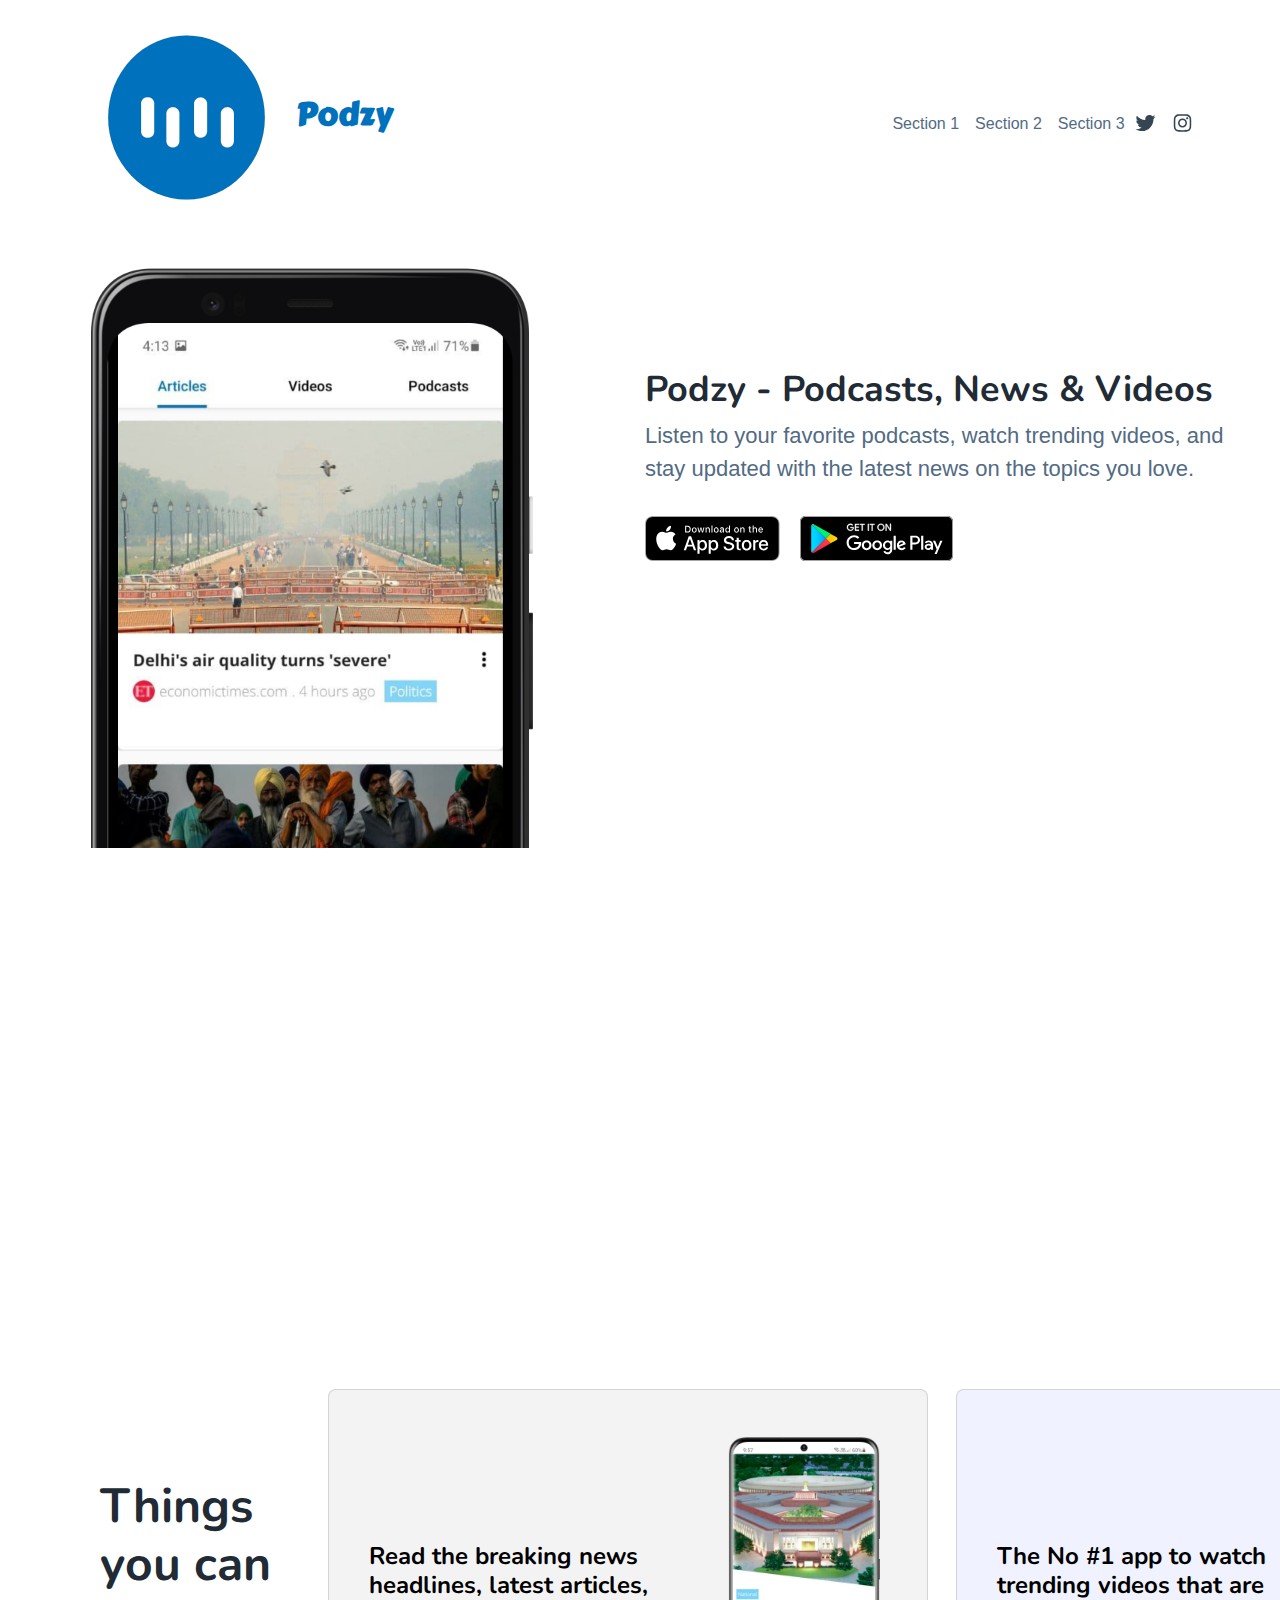
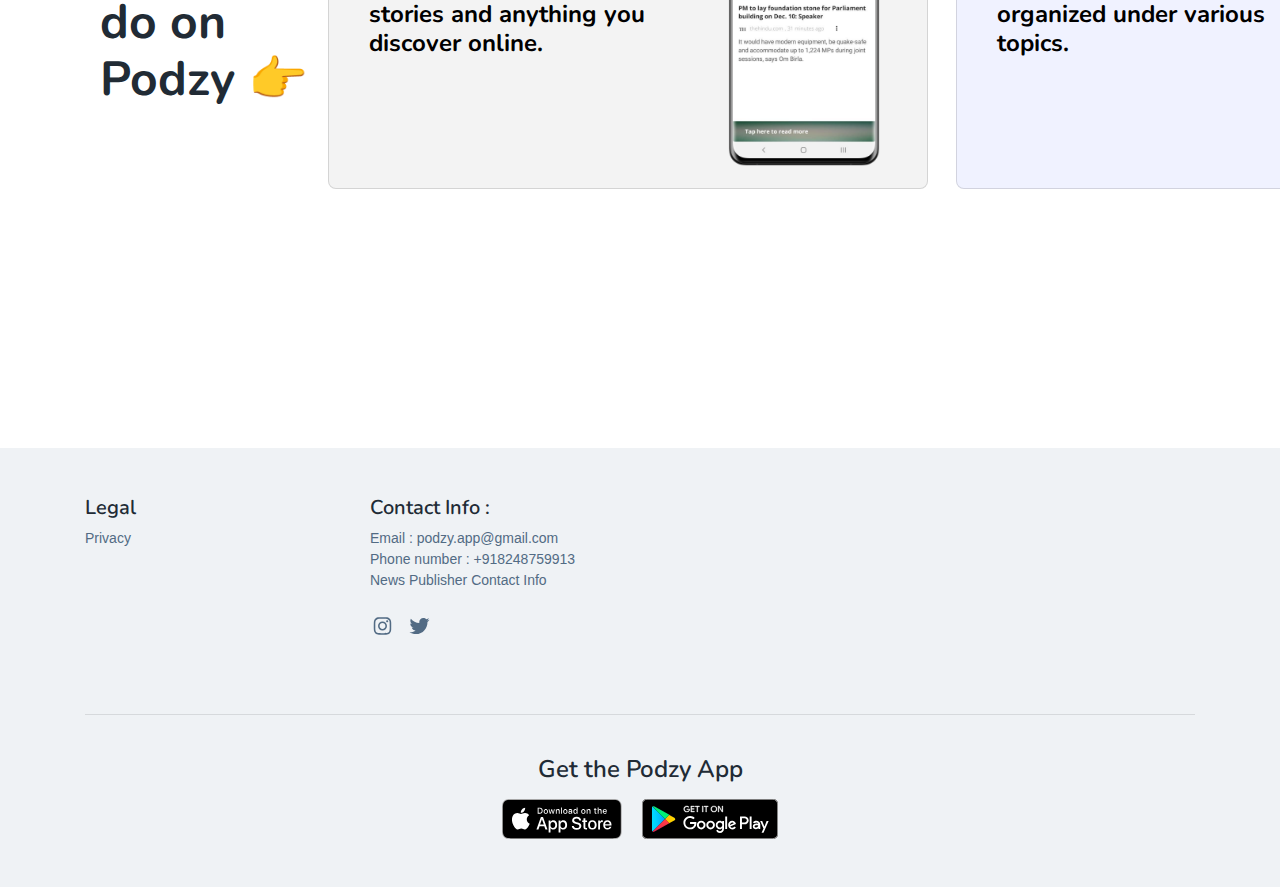
==== commit 63a4a281: "Added Nav links" ====
--- a/index.html
+++ b/index.html
@@ -21,7 +21,8 @@
 				"name": "Podzy"
 			}
 		}
-		</script>
+	</script>
+	<!--  https://alvarotrigo.com/blog/scroll-horizontally-with-mouse-wheel-vanilla-java/  -->
 
 <!-- Facebook -->
 <meta property="og:site_name" content="Podzy">
@@ -43,7 +44,7 @@
     <!-- Google Font -->
     <link rel="stylesheet" type="text/css" href="https://fonts.googleapis.com/css?family=Carter+One" />
     <link href="https://fonts.googleapis.com/css?family=Maven+Pro:400,500,700|Nunito:400,600,700" rel="stylesheet">
-    
+
     <!-- FontAwesome JS-->
 	<script defer src="assets/fontawesome/js/all.min.js"></script>
     
@@ -53,7 +54,6 @@
     
     <!-- Theme CSS -->  
     <link id="theme-style" rel="stylesheet" href="assets/css/theme.css">
-
 </head> 
 
 <style>
@@ -62,80 +62,91 @@
 		margin: 0;
 		padding: 0;
 	}
+
+	.parent-container {
+		display: flex;
+		align-items: center;
+	}
+
+	.heading-container {
+    	margin-right: 16px;
+		margin-left: 100px;
+	}
+
+	.heading-container h2 {
+		font-size: 3rem; 
+		font-weight: bold;
+	}
+
 	.scrolling-container {
-		display: flex;
-		overflow-x: auto;
-		padding: 20px;
-		gap: 20px;
+		overflow-x: scroll;
+		overflow-y: hidden;
 		white-space: nowrap;
 	}
-	
-	.card {
-		display: flex;
+
+	.scrolling-container .card {
+		display: inline-block;
 		align-items: center;
 		padding: 10px;
 		border-radius: 8px;
 		overflow: hidden;
 		background-color: #f0f0f0; 
-	}
-
-	.card-content {
+		width: 600px; 
+		height: 400px;
+		margin-right: 24px;
+		margin-top: 30px;
+		margin-bottom: 40px;
+	}
+	.scrolling-container .card-content {
 		display: flex;
 		align-items: center;
 		justify-content: space-between;
 		width: 100%;
 	}
 
-	.text-container {
-    flex: 1;
-    padding-right: 10px;
-}
-
-.text-container {
-    flex: 1;
-	padding-left: 30px;
-    padding-right: 10px;
-    max-width: 400px; /* Adjust this value according to your layout */
-    white-space: normal; /* Allow the text to wrap */
-    overflow-wrap: break-word; /* Breaks long words */
-}
-
-.text-container h3 {
-	font-family: 'Poppins', sans-serif;; /* Use a sans-serif font */
-    font-size: 28px; /* Adjust font size as needed */
-	color: #000000;
-    font-weight: bold; /* Make the text bold */
-    margin: 0;
-}
-
-.image-container {
-    flex-shrink: 0;
-}
-
-	.card img {
-    max-width: 100%; /* This will ensure the image is not wider than the card */
-    max-height: 750px; /* Adjust this value to control the maximum height */
-    display: block; /* This centers the image horizontally */
-    margin: 0 auto; /* This centers the image horizontally */
-}
-
-	.card h1 {
+	.scrolling-container .text-container {
+		flex: 1;
+		padding-left: 30px;
+		padding-right: 10px;
+		max-width: 400px; 
+		white-space: normal; 
+		overflow-wrap: break-word;
+	}
+	.scrolling-container .text-container h3 {
+		font-size: 24px; 
+		color: #000000;
+		font-weight: bold;
+		margin: 0;
+	}
+
+	.scrolling-container .image-container {
+		flex-shrink: 0;
+	}
+
+	.scrolling-container .card img {
+		max-width: 100%; 
+		max-height: 400px; 
+		display: block; 
+		margin: 0 auto; 
+		padding: 22px;
+	}
+
+	.scrolling-container .card h1 {
 		font-size: 24px;
 		margin-bottom: 16px;
 	}
-	.card p {
+	.scrolling-container .card p {
 		font-size: 16px;
 	}
-	.card:nth-child(odd) {
+	.scrolling-container .card:nth-child(odd) {
 		background-color: #f3f3f3;
 	}
-	.card:nth-child(even) {
+	.scrolling-container .card:nth-child(even) {
 		background-color: #f0f2ff;
 	}
 </style>
-
 <body>    
-    <header class="header">
+    <!--<header class="header">
         <div class="branding">  
             <div class="container position-relative">
 			<nav class="navbar navbar-expand-lg" >
@@ -153,10 +164,42 @@
 	            
             </div>
         </div>
-    </header>
-    
-    
-    <section class="hero-section">
+    </header>--> 
+
+	<header class="header">
+		<div class="branding">  
+			<div class="container position-relative">
+				<nav class="navbar navbar-expand-lg">
+					<h1 class="site-logo">
+						<a class="navbar-brand" href="/">
+							<img class="w-50 logo-icon" src="assets/images/logo.svg" alt="Podzy Logo">
+							<span style="font-family: 'Carter One';font-style: normal;font-variant: normal;color: #0071bc">Podzy</span>
+						</a>
+					</h1>
+					<!-- Navigation Elements -->
+					<ul class="navbar-nav ml-auto"> <!-- Added ml-auto class here -->
+						<li class="nav-item">
+							<a class="nav-link" href="#section1">Section 1</a>
+						</li>
+						<li class="nav-item">
+							<a class="nav-link" href="#section2">Section 2</a>
+						</li>
+						<li class="nav-item">
+							<a class="nav-link" href="#section3">Section 3</a>
+						</li>
+					</ul>
+					<ul class="social-list list-inline mb-0">
+						<li class="list-inline-item"><a class="text-dark" href="https://twitter.com/PodzyApp"><i class="fab fa-twitter fa-fw"></i></a></li>
+						<li class="list-inline-item"><a class="text-dark" href="https://www.instagram.com/podzy_app/"><i class="fab fa-instagram fa-fw"></i></a></li>
+					</ul>
+				</nav>     
+			</div>
+		</div>
+	</header>
+	
+	
+    
+    <section style="height: 100vh;" class="hero-section">
 	    <div class="container">
 		    <div class="row figure-holder">
 			    <div class="main-text-block col-12 col-md-6 pt-3 pt-md-4">
@@ -173,63 +216,64 @@
 	    </div>
     </section>
 
-	<div class="scrolling-container">
-        <div class="card">
-			<div class="card-content">
-				<div class="text-container">
-					<h3>Read the breaking news headlines, latest articles, stories and anything you discover online.</h3>
-				</div>
-				<div class="image-container">
-					<img src="assets/images/news.png" alt="News Image">
+	<div style="height: 100vh;" class="parent-container">
+		<div class="heading-container">
+			<h2 class="heading">Things you can do on Podzy 👉</h2>
+		</div>
+		<div class="scrolling-container">
+			<div class="card">
+				<div class="card-content">
+					<div class="text-container">
+						<h3>Read the breaking news headlines, latest articles, stories and anything you discover online.</h3>
+					</div>
+					<div class="image-container">
+						<img src="assets/images/news.png" alt="News Image">
+					</div>
 				</div>
 			</div>
-        </div>
-        <div class="card">
-			<div class="card-content">
-				<div class="text-container">
-					<h3>The No #1 app to watch trending videos that are organized under various topics.</h3>
-				</div>
-				<div class="image-container">
-					<img src="assets/images/video.png" alt="Video Image">
+			<div class="card">
+				<div class="card-content">
+					<div class="text-container">
+						<h3>The No #1 app to watch trending videos that are organized under various topics.</h3>
+					</div>
+					<div class="image-container">
+						<img src="assets/images/video.png" alt="Video Image">
+					</div>
 				</div>
 			</div>
-        </div>
-
-		<!-- 
-		<div class="card">
-			<div class="card-content">
-				<div class="text-container">
-					<h3>Enjoy a delightful podcast experience. Find your next obsession with our hand-curated podcast recommendations for easy discovery</h3>
+			<div class="card">
+				<div class="card-content">
+					<div class="text-container">
+						<h3>Enjoy a delightful podcast experience. Find your next obsession with our hand-curated podcast recommendations for easy discovery</h3>
+					</div>
+					<div class="image-container">
+						<img src="assets/images/podcast.png" alt="Video Image">
+					</div>
 				</div>
-				<div class="image-container">
-					<img src="assets/images/podcast.png" alt="Video Image">
+			</div>
+			<div class="card">
+				<div class="card-content">
+					<div class="text-container">
+						<h3>We help you discover topics like tech, business, food, entrepreneurship, design, politics and more.</h3>
+					</div>
+					<div class="image-container">
+						<img src="assets/images/discover.png" alt="Video Image">
+					</div>
+				</div>
+			</div>
+	
+			<div class="card">
+				<div class="card-content">
+					<div class="text-container">
+						<h3>Enjoy hands-free experience with our text to speech technology and get updated with the latest happenings even when you are cooking, commuting or working out</h3>
+					</div>
+					<div class="image-container">
+						<img src="assets/images/listen.png" alt="Video Image">
+					</div>
 				</div>
 			</div>
 		</div>
-		<div class="card">
-			<div class="card-content">
-				<div class="text-container">
-					<h3>We help you discover topics like tech, business, food, entrepreneurship, design, politics and more.</h3>
-				</div>
-				<div class="image-container">
-					<img src="assets/images/podcast.png" alt="Video Image">
-				</div>
-			</div>
-		</div>
-
-		<div class="card">
-			<div class="card-content">
-				<div class="text-container">
-					<h3>Enjoy hands-free experience with our text to speech technology and get updated with the latest happenings even when you are cooking, commuting or working out</h3>
-				</div>
-				<div class="image-container">
-					<img src="assets/images/listen.png" alt="Video Image">
-				</div>
-			</div>
-		</div>
-		-->
 	</div>
-
 
 <!-- Trusted By so and so section -->     
     <section style="display:none" class="logos-section theme-bg-primary py-5 text-center">
@@ -552,8 +596,6 @@
     <!-- Page Specific JS -->
     <script type="text/javascript" src="assets/plugins/jquery-flipster/dist/jquery.flipster.min.js"></script> 
     <script type="text/javascript" src="assets/js/flipster-custom.js"></script> 
-
-
 </body>
 </html> 
 
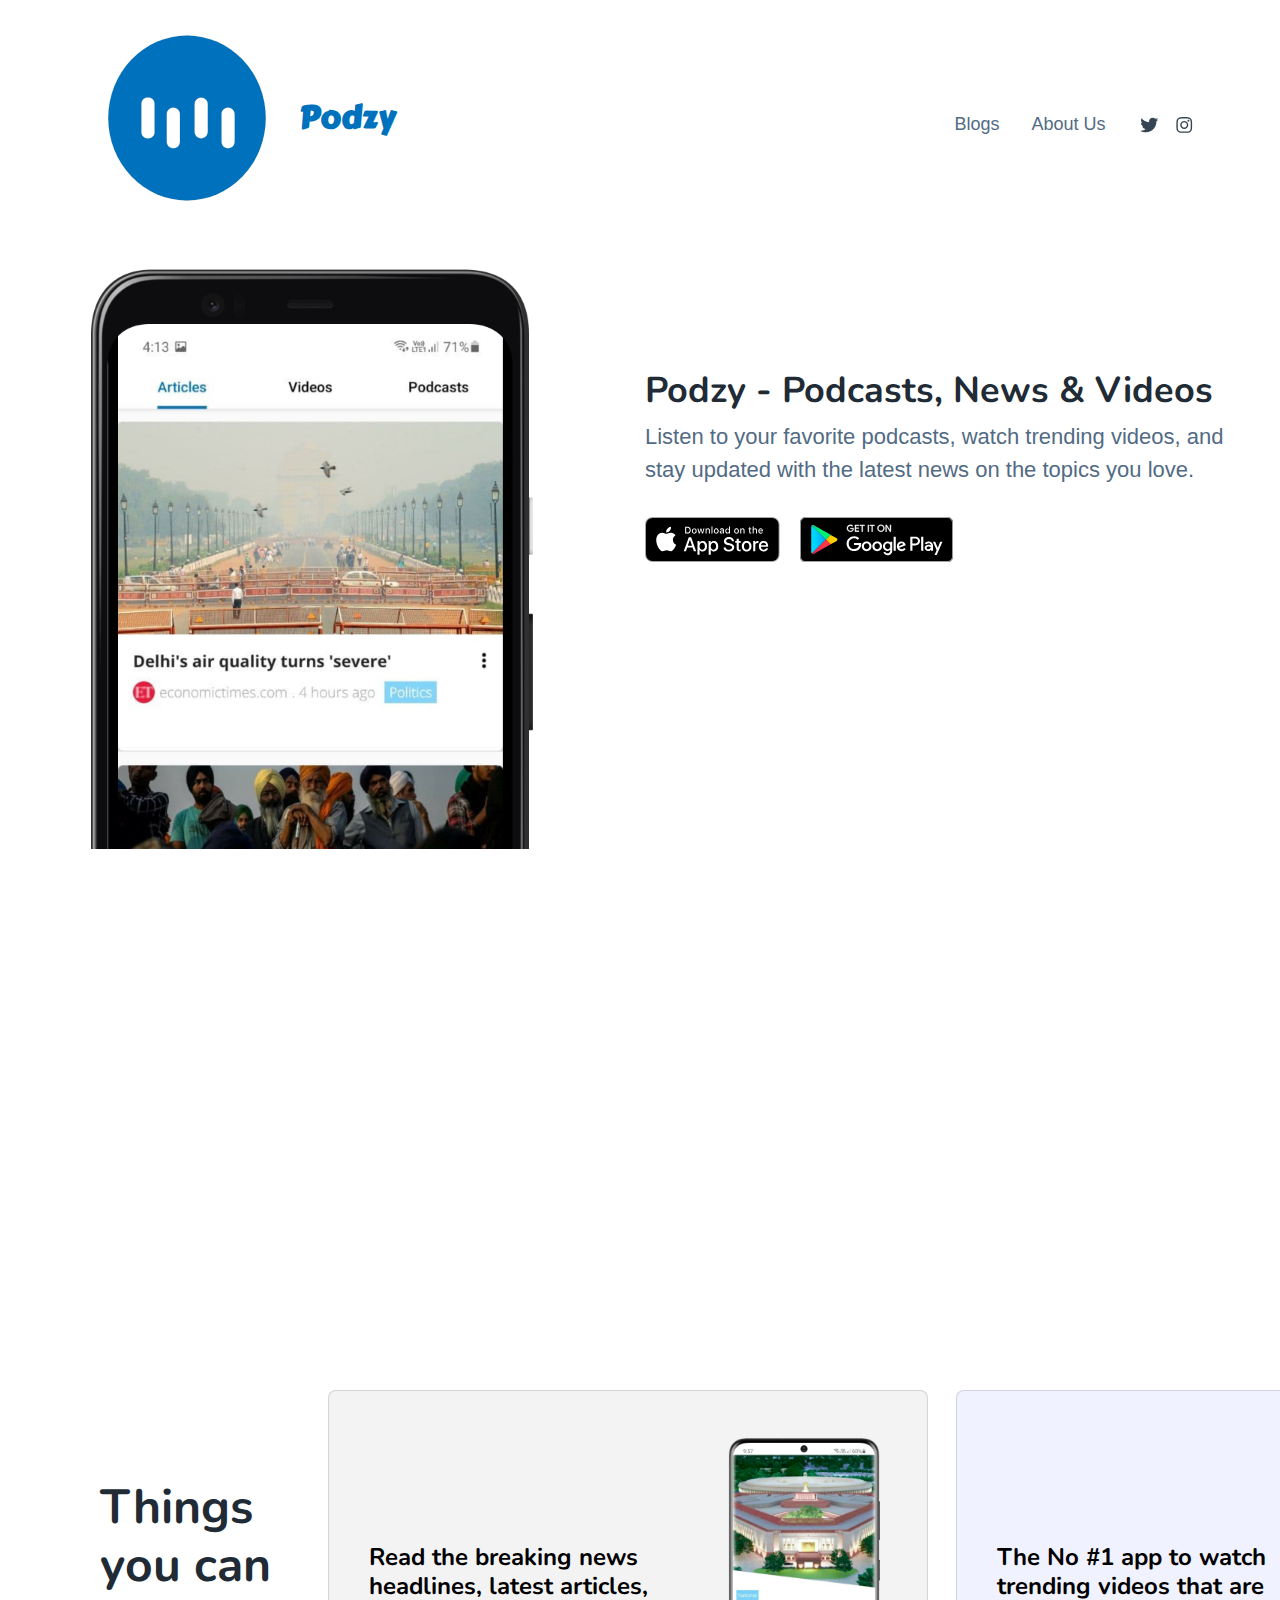
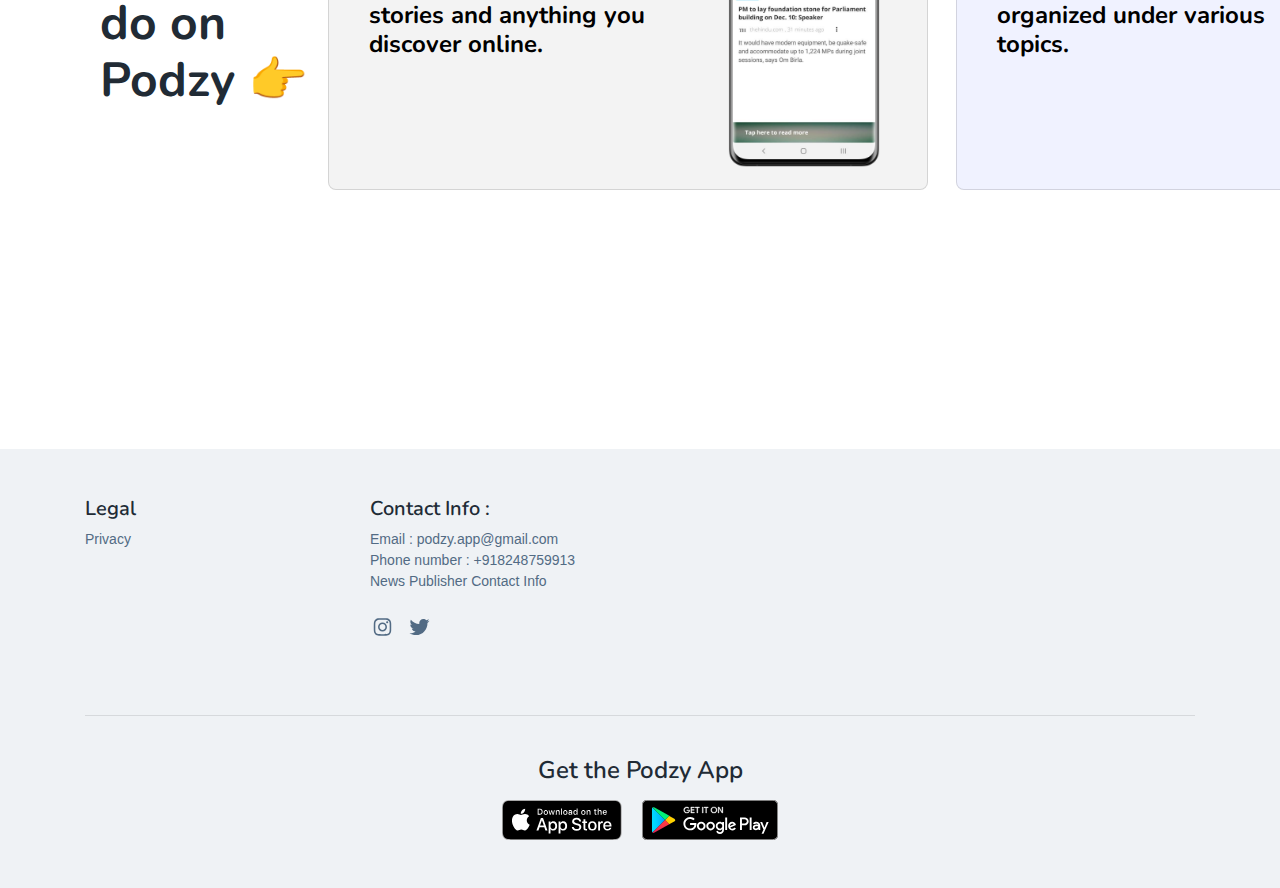
==== commit 6c2fdfd5: "Add Blog contents" ====
--- a/index.html
+++ b/index.html
@@ -144,58 +144,43 @@
 	.scrolling-container .card:nth-child(even) {
 		background-color: #f0f2ff;
 	}
+
+	.navbar-nav .nav-item .nav-link {
+    transition: color 0.3s ease-in-out;
+  }
+  .navbar-nav .nav-item .nav-link:hover, .navbar-nav .nav-item.active .nav-link {
+    color: #0071bc;
+  }
+
 </style>
 <body>    
-    <!--<header class="header">
-        <div class="branding">  
-            <div class="container position-relative">
-			<nav class="navbar navbar-expand-lg" >
-				<h1 class="site-logo">
-					<a class="navbar-brand" href="/">
-						<img class="w-50 logo-icon" src="assets/images/logo.svg" alt="Podzy Logo">
-						<span style="font-family: 'Carter One';font-style: normal;font-variant: normal;color: #0071bc">Podzy</span>
-					</a>
-				</h1>
-				</nav>
-				<ul class="social-list list-inline mb-0 position-absolute">
-		         <li class="list-inline-item"><a class="text-dark" href="https://twitter.com/PodzyApp"><i class="fab fa-twitter fa-fw"></i></a></li>
-	                <li class="list-inline-item"><a class="text-dark" href="https://www.instagram.com/podzy_app/"><i class="fab fa-instagram fa-fw"></i></a></li>
-	            </ul>
-	            
-            </div>
-        </div>
-    </header>--> 
-
 	<header class="header">
 		<div class="branding">  
-			<div class="container position-relative">
-				<nav class="navbar navbar-expand-lg">
-					<h1 class="site-logo">
-						<a class="navbar-brand" href="/">
-							<img class="w-50 logo-icon" src="assets/images/logo.svg" alt="Podzy Logo">
-							<span style="font-family: 'Carter One';font-style: normal;font-variant: normal;color: #0071bc">Podzy</span>
-						</a>
-					</h1>
-					<!-- Navigation Elements -->
-					<ul class="navbar-nav ml-auto"> <!-- Added ml-auto class here -->
-						<li class="nav-item">
-							<a class="nav-link" href="#section1">Section 1</a>
-						</li>
-						<li class="nav-item">
-							<a class="nav-link" href="#section2">Section 2</a>
-						</li>
-						<li class="nav-item">
-							<a class="nav-link" href="#section3">Section 3</a>
-						</li>
-					</ul>
-					<ul class="social-list list-inline mb-0">
-						<li class="list-inline-item"><a class="text-dark" href="https://twitter.com/PodzyApp"><i class="fab fa-twitter fa-fw"></i></a></li>
-						<li class="list-inline-item"><a class="text-dark" href="https://www.instagram.com/podzy_app/"><i class="fab fa-instagram fa-fw"></i></a></li>
-					</ul>
-				</nav>     
-			</div>
+		  <div class="container position-relative">
+			<nav class="navbar navbar-expand-lg">
+			  <h1 class="site-logo">
+				<a class="navbar-brand d-flex align-items-center" href="/">
+				  <img class="w-50 logo-icon" src="assets/images/logo.svg" alt="Podzy Logo">
+				  <span style="font-family: 'Carter One'; font-style: normal; font-variant: normal; color: #0071bc; margin-left: 10px;">Podzy</span>
+				</a>
+			  </h1>
+			  <!-- Navigation Elements -->
+			  <ul class="navbar-nav ml-auto"> <!-- Added ml-auto class here -->
+				<li class="nav-item">
+				  <a class="nav-link px-3" style="font-size: 18px;" href="blogs.html">Blogs</a>
+				</li>
+				<li class="nav-item">
+				  <a class="nav-link px-3" style="font-size: 18px;" href="#section2">About Us</a>
+				</li>
+			  </ul>
+			  <ul class="social-list list-inline mb-0 ml-3">
+				<li class="list-inline-item"><a class="text-dark" href="https://twitter.com/PodzyApp"><i class="fab fa-twitter fa-fw" style="font-size: 18px;"></i></a></li>
+				<li class="list-inline-item"><a class="text-dark" href="https://www.instagram.com/podzy_app/"><i class="fab fa-instagram fa-fw" style="font-size: 18px;"></i></a></li>
+			  </ul>
+			</nav>     
+		  </div>
 		</div>
-	</header>
+	  </header>
 	
 	
     
